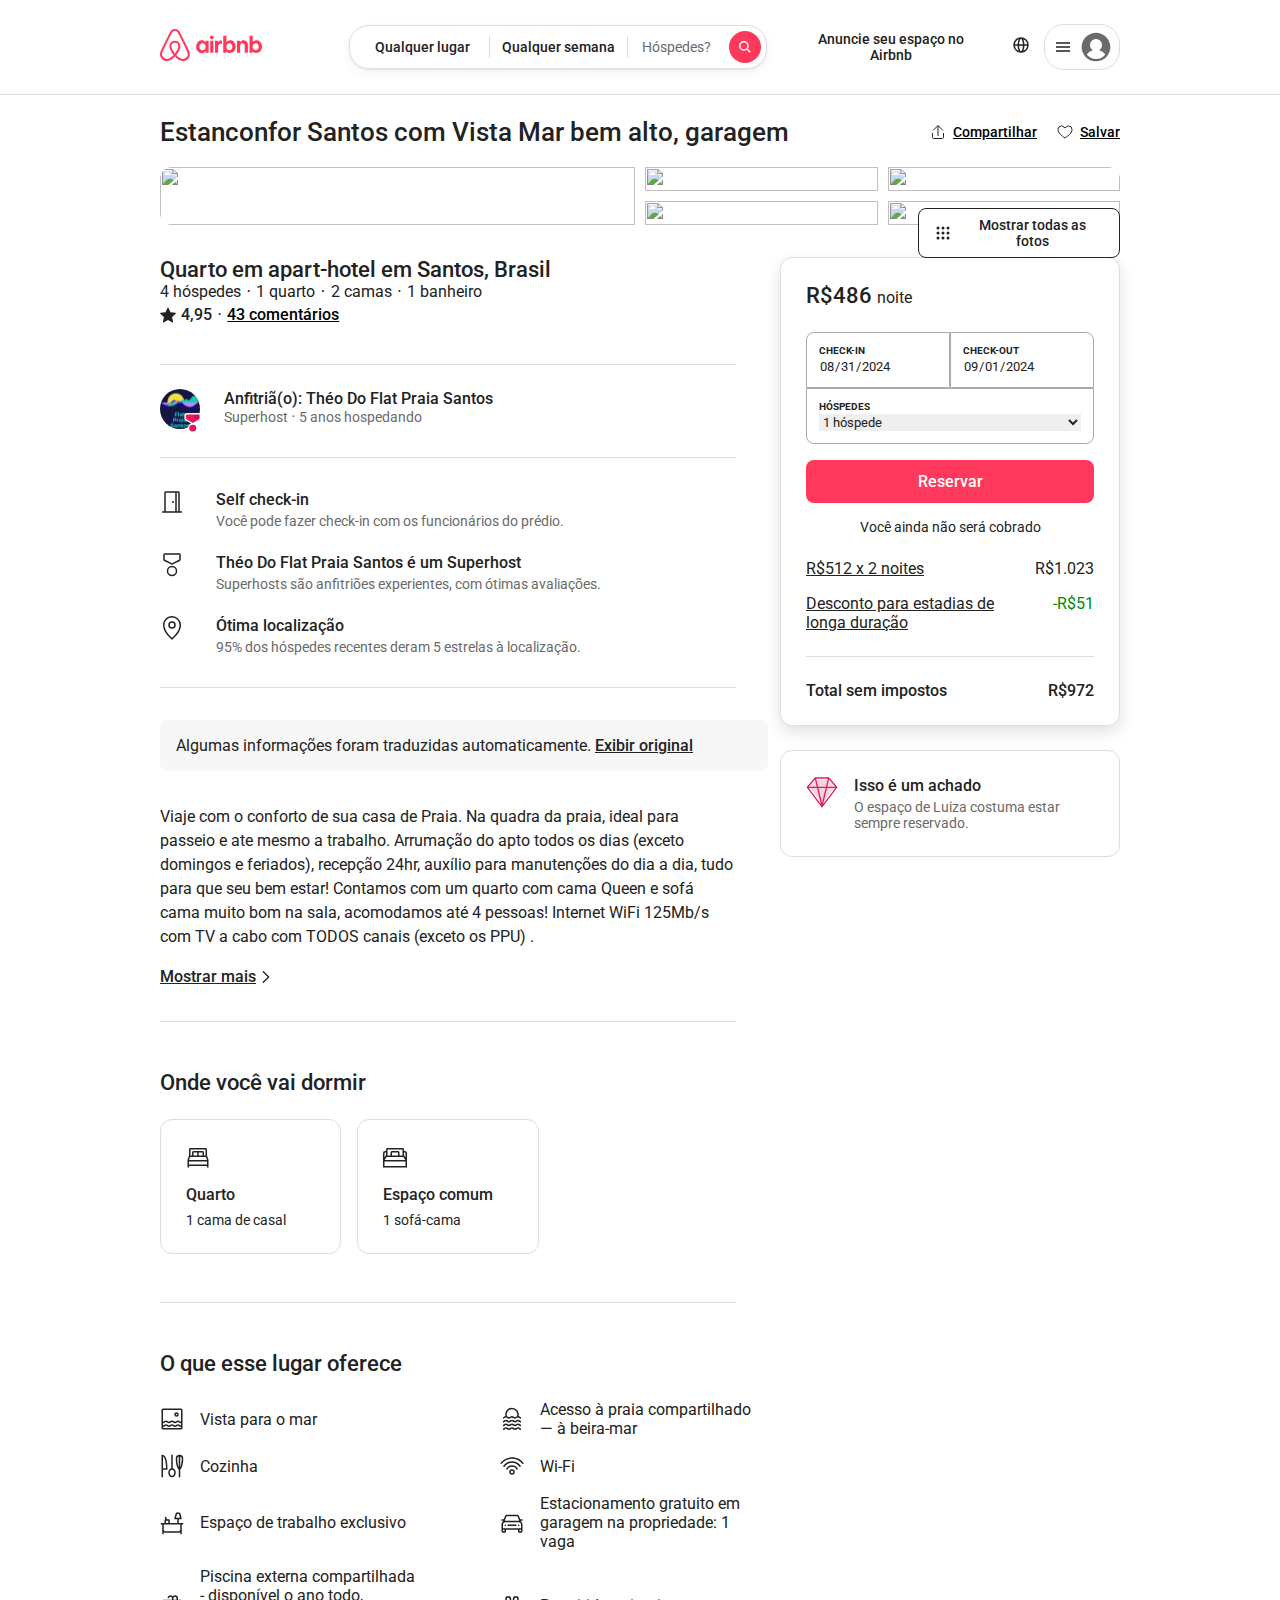
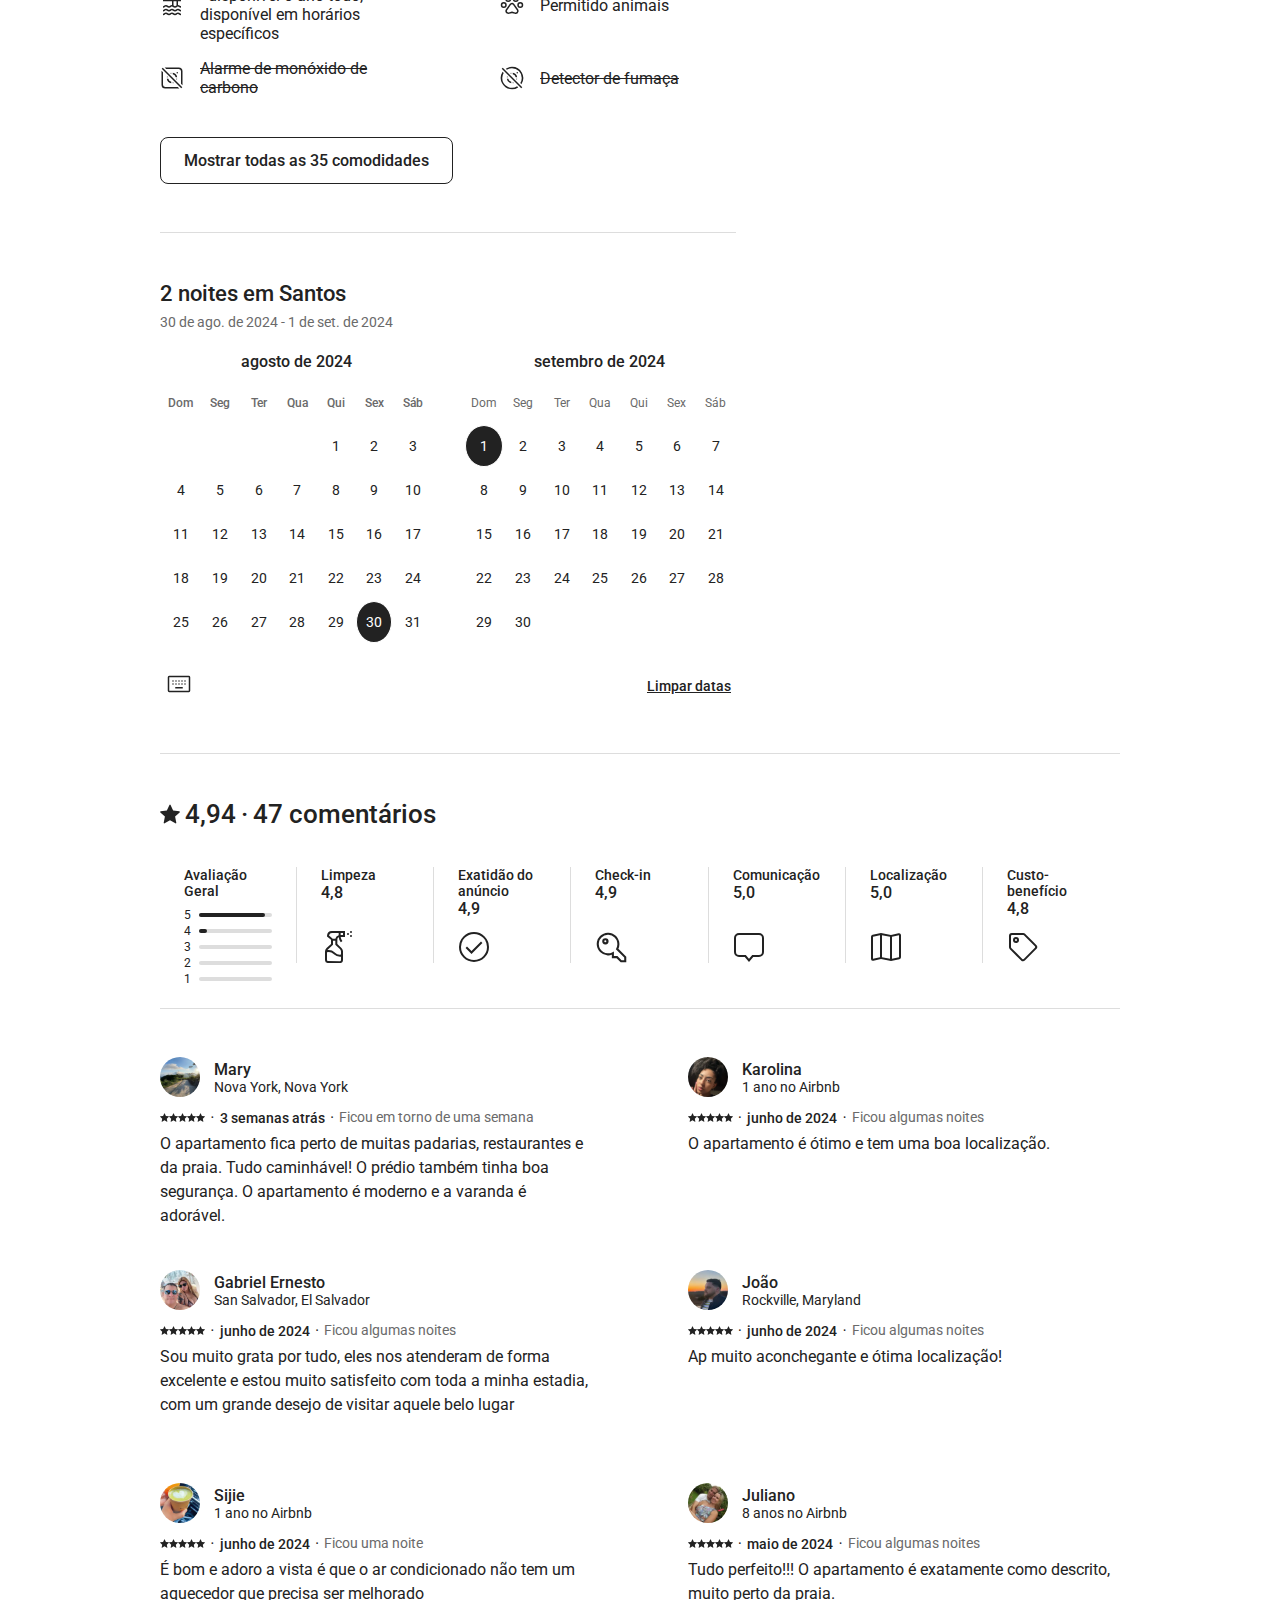
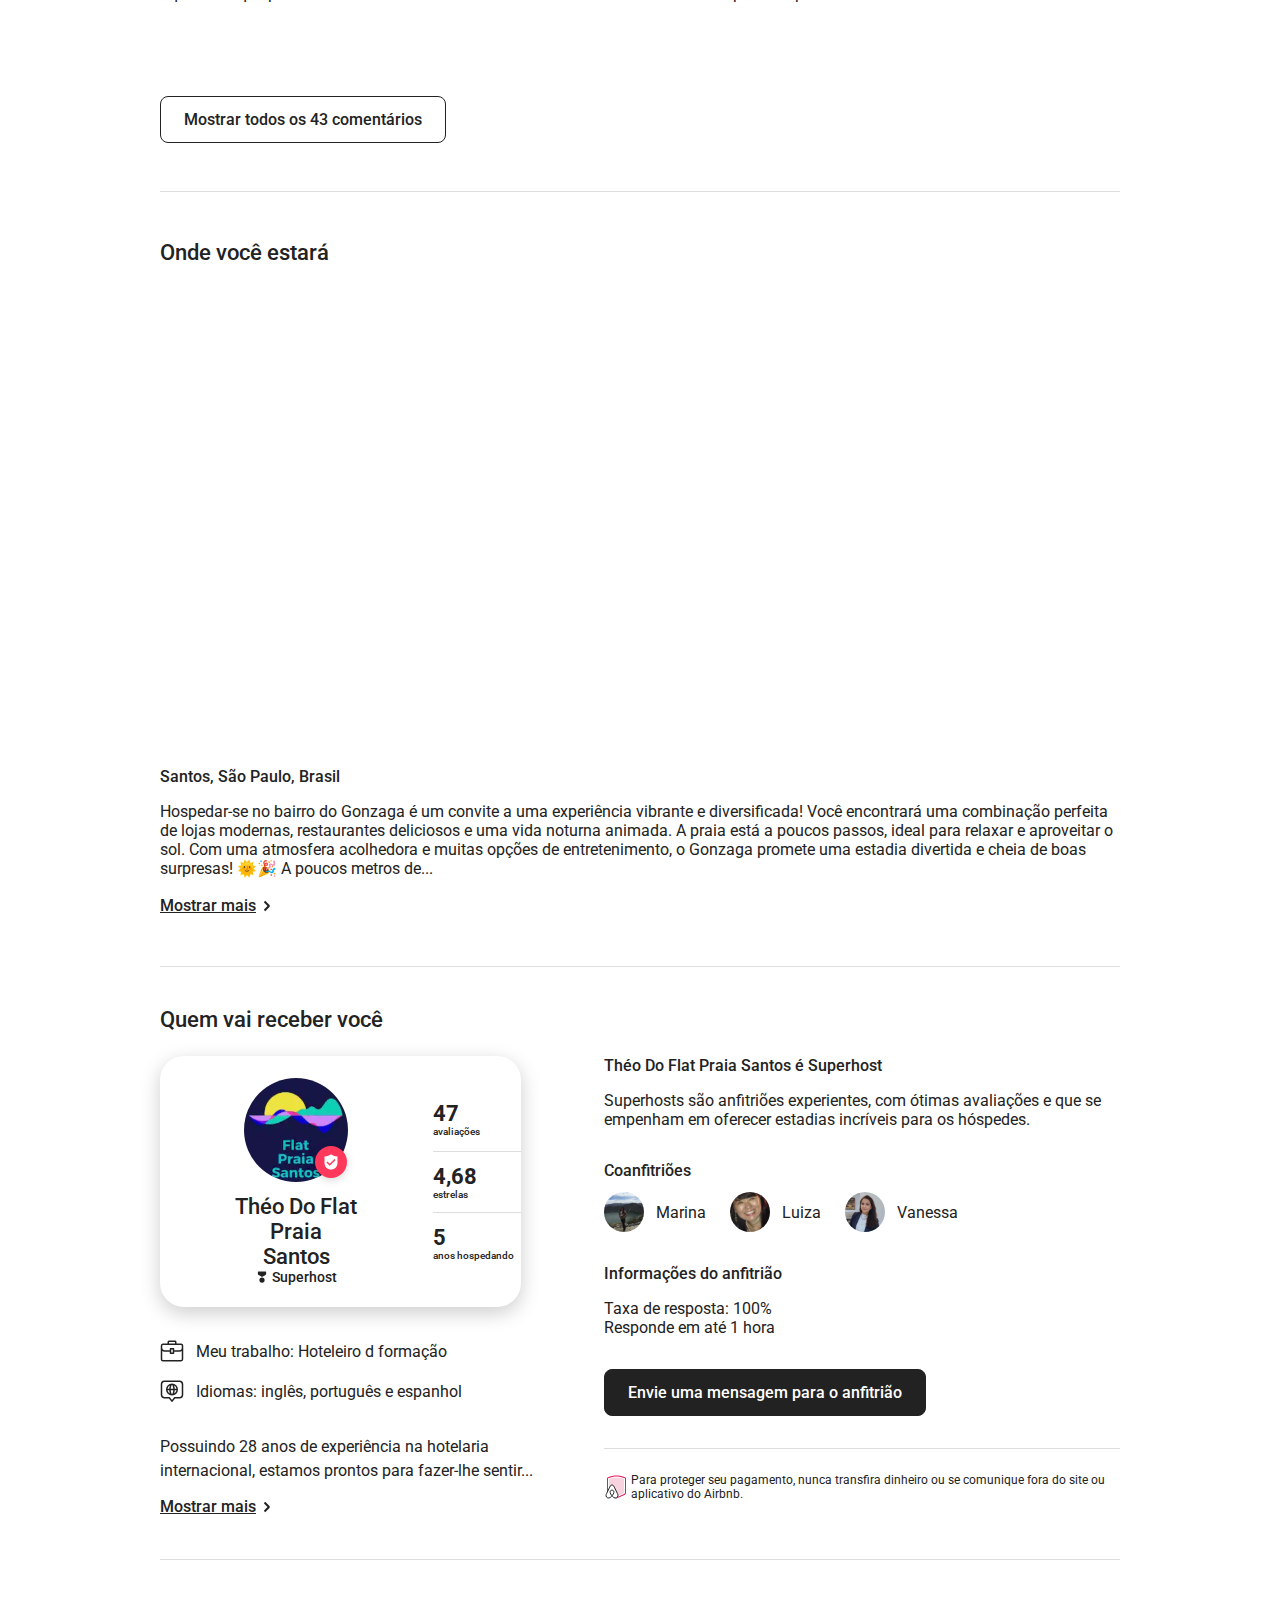
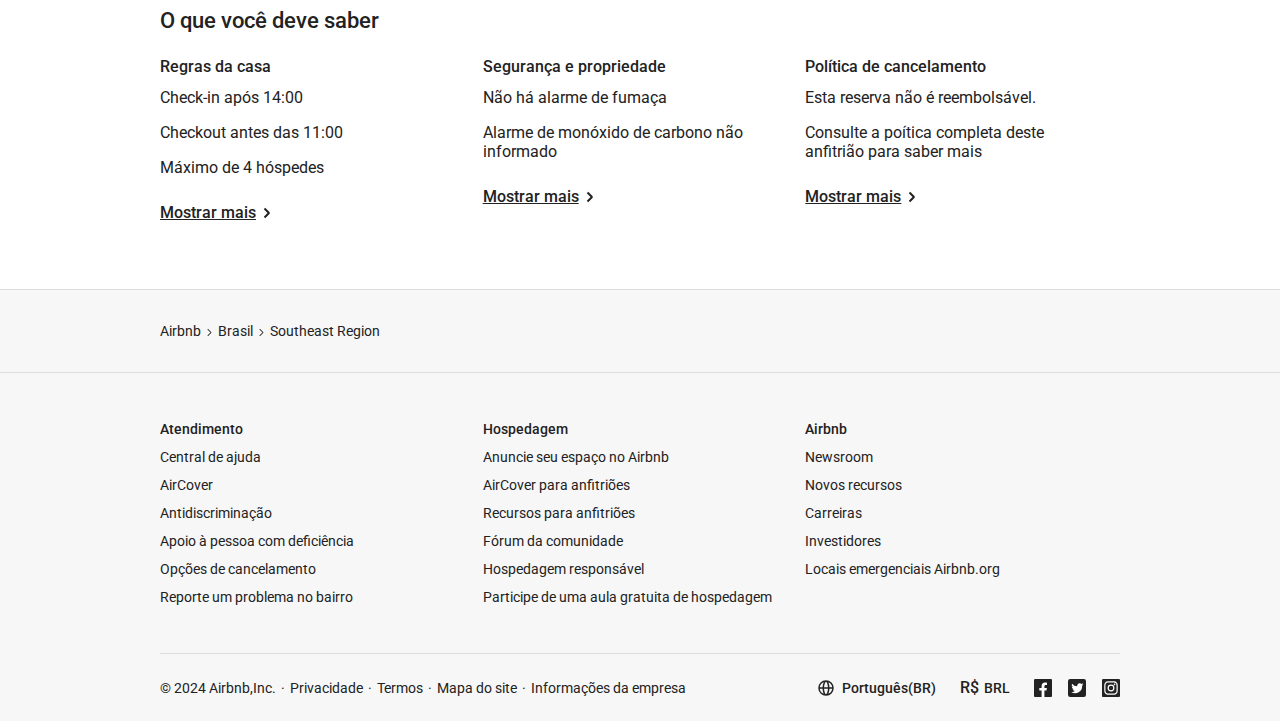
==== src/index.html @ 4ea2da5f "code polishment / fix some features" ====
<!DOCTYPE html>
<html lang="pt-br">
<head>
    <meta charset="UTF-8">
    <meta name="viewport" content="width=device-width, initial-scale=1.0">
    <title>Estanconfor Santos com Vista Mar bem alto, garagem - Apart-hotéis</title>
    <link rel="icon" href="../public/assets/svg/airbnblogo.svg">

    <link rel="stylesheet" href="../public/css/fonts.css">
    <link rel="stylesheet" href="../public/css/global.css">
    <link rel="stylesheet" href="index.css">
</head>


<body>
    <header>
        <div class="container-header">
            <div class="logo">
                <img src="../public/assets/svg/airbnblogotext.svg" alt="Airbnb logo">
            </div>
            <div class="container-search">
                <div class="search">
                    <div class="search1">
                        <button>
                            <span class="roboto-medium">Qualquer lugar</span>
                        </button>
                    </div>
                    <div class="search2">
                        <button>
                            <span class="roboto-medium">Qualquer semana</span>
                        </button>
                    </div>
                    <div class="search3">
                        <button>
                            <span class="roboto-regular">Hóspedes?</span>
                        </button>
                        <button class="btn-search">
                            <img src="../public/assets/svg/search-symbol.svg" alt="Search symbol">
                        </button>
                    </div>
                </div>
            </div>
            <div class="container-nav">
                <nav class="nav">
                    <ul>
                        <li>
                            <button class="btn-announce">
                                <span class="roboto-medium text-sm">Anuncie seu espaço no Airbnb</span>
                            </button>
                        </li>
                        <li>
                            <img src="../public/assets/svg/global-symbol.svg" alt="Global symbol">
                        </li>
                        <li>
                            <button class="profile">
                                <img src="../public/assets/svg/menu.svg" alt="Menu icon">
                                <img src="../public/assets/svg/profilepic.svg" alt="Profile icon">
                            </button>
                        </li>
                    </ul>
                </nav>
            </div>
        </div>
    </header>
    <main>
        <section class="container-hero flex-column">
            <div class="container-title">
                <h1 class="roboto-medium text-title">Estanconfor Santos com Vista Mar bem alto, garagem</h1>
                <div class="container-links">
                    <div class="link">
                        <img src="../public/assets/svg/share.svg" alt="share-icon">
                        <a href="#" class="roboto-medium text-sm">Compartilhar</a>
                    </div>
                    <div class="link">
                        <img src="../public/assets/svg/save.svg" alt="save-icon">
                        <a href="#" class="roboto-medium text-sm">Salvar</a>
                    </div>
                </div>
            </div>
            <div class="images">
                <img src="https://a0.muscache.com/im/pictures/miso/Hosting-934619410507119579/original/bc3fc174-324d-4d09-9ba4-07438d5b4563.jpeg?im_w=1200">
                <img src="https://a0.muscache.com/im/pictures/miso/Hosting-934619410507119579/original/03bda32b-5eba-4ea7-8cac-40c2d58f0e91.jpeg?im_w=720">
                <img src="https://a0.muscache.com/im/pictures/miso/Hosting-934619410507119579/original/1e350397-5a07-4a82-9e95-a7b3c977cb11.jpeg?im_w=720">
                <img src="https://a0.muscache.com/im/pictures/miso/Hosting-934619410507119579/original/ba4dbc86-cb05-4def-ac64-b6e43a052850.jpeg?im_w=720">
                <img src="https://a0.muscache.com/im/pictures/miso/Hosting-934619410507119579/original/a795f777-2353-4638-96d3-be78718131de.jpeg?im_w=720">
            </div>
            <button class="btn-more">
                <img src="../public/assets/svg/more.svg" alt="More icon">
                <span class="roboto-medium text-sm">Mostrar todas as fotos</span>
            </button>
        </section>
        <section class="container-content divisor-bottom">
            <div class="description">
                <div class="owner-place-name flex-column divisor-bottom">
                    <h2 class="roboto-medium text-lg">Quarto em apart-hotel em Santos, Brasil</h2>
                    <ul class="list-details-format">
                        <li class="roboto-regular">4 hóspedes</li>
                        <li>·</li>
                        <li class="roboto-regular">1 quarto</li>
                        <li>·</li>
                        <li class="roboto-regular">2 camas</li>
                        <li>·</li>
                        <li class="roboto-regular">1 banheiro</li>
                    </ul>
                    <ul class="owner-place-name__ratings">
                        <li>
                            <img src="../public/assets/svg/star-rate.svg" alt="star-icon">
                            <p class="rate roboto-medium">4,95</p>
                        </li>
                        <li>·</li>
                        <li>
                            <a href="" class="roboto-medium">43 comentários</a>
                        </li>
                    </ul>
                </div>
                <div class="owner-profile divisor-bottom">
                    <div class="profile-image">
                        <img src="../public/assets/svg/profile-pic.svg" alt="profile-image">
                        <img src="../public/assets/svg/profile-badge.svg" alt="badge">
                    </div>
                    <div class="profile-text">
                        <span class="roboto-medium">Anfitriã(o): Théo Do Flat Praia Santos</span>
                        <ul class="profile-text__details text-sm">
                            <li class="roboto-regular">Superhost</li>
                            <li>·</li>
                            <li class="roboto-regular">5 anos hospedando</li>
                        </ul>
                    </div>
                </div>
                <div class="upsides flex-column divisor-bottom">
                    <div class="upside-topic">
                        <img src="../public/assets/svg/upside-icon1.svg" alt="upside-door-icon" class="upside-icon">
                        <div class="upside-text flex-column">
                            <span class="upside-title roboto-medium">Self check-in</span>
                            <p class="upside-description roboto-regular text-sm">Você pode fazer check-in com os funcionários do prédio.</p>
                        </div>
                    </div>
                    <div class="upside-topic">
                        <img src="../public/assets/svg/upside-icon2.svg" alt="upside-badge-icon" class="upside-icon">
                        <div class="upside-text flex-column">
                            <span class="upside-title roboto-medium">Théo Do Flat Praia Santos é um Superhost</span>
                            <p class="upside-description roboto-regular text-sm">Superhosts são anfitriões experientes, com ótimas avaliações.</p>
                        </div>
                    </div>
                    <div class="upside-topic">
                        <img src="../public/assets/svg/upside-icon3.svg" alt="upside-location-icon" class="upside-icon">
                        <div class="upside-text flex-column">
                            <span class="upside-title roboto-medium">Ótima localização</span>
                            <p class="upside-description roboto-regular text-sm">95% dos hóspedes recentes deram 5 estrelas à localização.</p>
                        </div>
                    </div>
                </div>
                <div class="details flex-column divisor-bottom">
                    <div class="translated">
                        <p class="roboto-regular">Algumas informações foram traduzidas automaticamente.</p>
                        <a href="#" class="roboto-medium">Exibir original</a>
                    </div>
                    <div class="details-text flex-column">
                        <p class="roboto-regular">Viaje com o conforto de sua casa de Praia. Na quadra da praia, ideal para passeio e ate mesmo a trabalho. Arrumação do apto todos os dias (exceto domingos e feriados), recepção 24hr, auxílio para manutenções do dia a dia, tudo para que seu bem estar! Contamos com um quarto com cama Queen e sofá cama muito bom na sala, acomodamos até 4 pessoas! Internet WiFi 125Mb/s com TV a cabo com TODOS canais (exceto os PPU) .</p>
                        <div class="show-more">
                            <a href="#" class="roboto-medium">Mostrar mais</a>
                            <img src="../public/assets/svg/arrow-right-show-more.svg" alt="arrow-right-more-icon">
                        </div>
                    </div>
                </div>
                <div class="sleeping-info flex-column divisor-bottom">
                    <span class="sleeping-title roboto-medium text-lg">Onde você vai dormir</span>
                    <div class="container-cards-grid">
                        <div class="sleep-place-card flex-column">
                            <img src="../public/assets/svg/bed-icon.svg" alt="bedroom-icon">
                            <div class="sleep-text flex-column">
                                <span class="roboto-medium">Quarto</span>
                                <p class="roboto-regular text-sm">1 cama de casal</p>
                            </div>
                        </div>
                        <div class="sleep-place-card flex-column">
                            <img src="../public/assets/svg/couch-icon.svg" alt="couch-icon">
                            <div class="sleep-text flex-column">
                                <span class="roboto-medium">Espaço comum</span>
                                <p class="roboto-regular text-sm">1 sofá-cama</p>
                            </div>
                        </div>
                    </div>
                </div>
                <div class="comodities flex-column divisor-bottom">
                    <div class="comodities-text flex-column">
                        <span class="comodities-title roboto-medium text-lg">O que esse lugar oferece</span>
                        <div class="container-comodities-grid">
                            <div class="comoditie-info">
                                <img src="../public/assets/svg/comoditie-icon1.svg" alt="ocean-view-icon">
                                <p class="roboto-regular">Vista para o mar</p>
                            </div>
                            <div class="comoditie-info">
                                <img src="../public/assets/svg/comoditie-icon2.svg" alt="beach-access-icon">
                                <p class="roboto-regular">Acesso à praia compartilhado — à beira-mar</p>
                            </div>
                            <div class="comoditie-info">
                                <img src="../public/assets/svg/comoditie-icon3.svg" alt="kitchen-icon">
                                <p class="roboto-regular">Cozinha</p>
                            </div>
                            <div class="comoditie-info">
                                <img src="../public/assets/svg/comoditie-icon4.svg" alt="wifi-icon">
                                <p class="roboto-regular">Wi-Fi</p>
                            </div>
                            <div class="comoditie-info">
                                <img src="../public/assets/svg/comoditie-icon5.svg" alt="workspace-icon">
                                <p class="roboto-regular">Espaço de trabalho exclusivo</p>
                            </div>
                            <div class="comoditie-info">
                                <img src="../public/assets/svg/comoditie-icon6.svg" alt="parking-lot-icon">
                                <p class="roboto-regular">Estacionamento gratuito em garagem na propriedade: 1 vaga</p>
                            </div>
                            <div class="comoditie-info">
                                <img src="../public/assets/svg/comoditie-icon7.svg" alt="waterpool-icon">
                                <p class="roboto-regular">Piscina externa compartilhada - disponível o ano todo, disponível em horários específicos</p>
                            </div>
                            <div class="comoditie-info">
                                <img src="../public/assets/svg/comoditie-icon8.svg" alt="animals-icon">
                                <p class="roboto-regular">Permitido animais</p>
                            </div>
                            <div class="comoditie-info">
                                <img src="../public/assets/svg/comoditie-icon9.svg" alt="CO-alarm-icon">
                                <span class="roboto-regular">Alarme de monóxido de carbono</span>
                            </div>
                            <div class="comoditie-info">
                                <img src="../public/assets/svg/comoditie-icon10.svg" alt="smoke-detector-icon">
                                <span class="roboto-regular">Detector de fumaça</span>
                            </div>
                        </div>
                    </div>
                    <div class="comodities-button">
                        <button class="btn-show-all roboto-medium">Mostrar todas as 35 comodidades</button>
                    </div>
                </div>
                <div class="date flex-column">
                    <div class="date-text flex-column">
                        <span class="date-title roboto-medium text-lg">2 noites em Santos</span>
                        <p class="date-details roboto-regular text-sm">30 de ago. de 2024 - 1 de set. de 2024</p>
                    </div>
                    <div class="container-calendars">
                        <div class="calendar flex-column">
                            <span class="roboto-medium">agosto de 2024</span>
                            <table class="month">
                                <thead class="roboto-medium">
                                    <tr>
                                        <td>Dom</td>
                                        <td>Seg</td>
                                        <td>Ter</td>
                                        <td>Qua</td>
                                        <td>Qui</td>
                                        <td>Sex</td>
                                        <td>Sáb</td>
                                    </tr>
                                </thead>
                                <tbody class="roboto-regular">
                                    <tr>
                                        <td class="white-space"></td>
                                        <td class="white-space"></td>
                                        <td class="white-space"></td>
                                        <td class="white-space"></td>
                                        <td>1</td>
                                        <td>2</td>
                                        <td>3</td>
                                    </tr>
                                    <tr>
                                        <td>4</td>
                                        <td>5</td>
                                        <td>6</td>
                                        <td>7</td>
                                        <td>8</td>
                                        <td>9</td>
                                        <td>10</td>
                                    </tr>
                                    <tr>
                                        <td>11</td>
                                        <td>12</td>
                                        <td>13</td>
                                        <td>14</td>
                                        <td>15</td>
                                        <td>16</td>
                                        <td>17</td>
                                    </tr>
                                    <tr>
                                        <td>18</td>
                                        <td>19</td>
                                        <td>20</td>
                                        <td>21</td>
                                        <td>22</td>
                                        <td>23</td>
                                        <td>24</td>
                                    </tr>
                                    <tr>
                                        <td>25</td>
                                        <td>26</td>
                                        <td>27</td>
                                        <td>28</td>
                                        <td>29</td>
                                        <td class="day-selected">30</td>
                                        <td>31</td>
                                    </tr>
                                </tbody>
                            </table>
                        </div>
                        <div class="calendar flex-column">
                            <span class="roboto-medium">setembro de 2024</span>
                            <table class="month roboto-regular">
                                <thead>
                                    <tr>
                                        <td>Dom</td>
                                        <td>Seg</td>
                                        <td>Ter</td>
                                        <td>Qua</td>
                                        <td>Qui</td>
                                        <td>Sex</td>
                                        <td>Sáb</td>
                                    </tr>
                                </thead>
                                <tbody>
                                    <tr>
                                        <td class="day-selected">1</td>
                                        <td>2</td>
                                        <td>3</td>
                                        <td>4</td>
                                        <td>5</td>
                                        <td>6</td>
                                        <td>7</td>
                                    </tr>
                                    <tr>
                                        <td>8</td>
                                        <td>9</td>
                                        <td>10</td>
                                        <td>11</td>
                                        <td>12</td>
                                        <td>13</td>
                                        <td>14</td>
                                    </tr>
                                    <tr>
                                        <td>15</td>
                                        <td>16</td>
                                        <td>17</td>
                                        <td>18</td>
                                        <td>19</td>
                                        <td>20</td>
                                        <td>21</td>
                                    </tr>
                                    <tr>
                                        <td>22</td>
                                        <td>23</td>
                                        <td>24</td>
                                        <td>25</td>
                                        <td>26</td>
                                        <td>27</td>
                                        <td>28</td>
                                    </tr>
                                    <tr>
                                        <td>29</td>
                                        <td>30</td>
                                        <td class="white-space"></td>
                                        <td class="white-space"></td>
                                        <td class="white-space"></td>
                                        <td class="white-space"></td>
                                        <td class="white-space"></td>
                                    </tr>
                                </tbody>
                            </table>
                        </div>
                    </div>
                    <div class="date-footer">
                        <div class="keyboard-icon">
                            <img src="../public/assets/svg/keyboard.svg" alt="keyboard-icon">
                        </div>
                        <a href="#" class="roboto-medium text-sm">Limpar datas</a>
                    </div>
                </div>
            </div>
            <div class="rent-form flex-column">
                <div class="form-display flex-column">
                    <div class="price">
                        <span class="roboto-medium text-lg">R$486</span>
                        <p class="roboto-regular">noite</p>
                    </div>
                    <div class="rent-details flex-column">
                        <div class="date-grid">
                            <div class="check-in">
                                <p class="roboto-bold">check-in</p>
                                <input type="date" class="roboto-regular" value="2024-08-31">
                            </div>
                            <div class="check-out">
                                <p class="roboto-bold">check-out</p>
                                <input type="date" class="roboto-regular" value="2024-09-01">
                            </div>
                            <div class="guests">
                                <p class="roboto-bold">Hóspedes</p>
                                <select class="roboto-regular">
                                    <option value="1">1 hóspede</option>
                                    <option value="2">2 hóspedes</option>
                                    <option value="3">3 hóspedes</option>
                                </select>
                            </div>
                        </div>
                        <button class="btn-rent roboto-medium text-normal">Reservar</button>
                        <p class="disclaimer-charges roboto-regular text-sm">Você ainda não será cobrado</p>
                    </div>
                    <div class="amount-discounts flex-column">
                        <div class="amount roboto-regular">
                            <p>R$512 x 2 noites</p>
                            <span>R$1.023</span>
                        </div>
                        <div class="amount roboto-regular">
                            <p>Desconto para estadias de longa duração</p>
                            <span class="green">-R$51</span>
                        </div>
                    </div>
                    <div class="total roboto-medium divisor-top">
                        <p>Total sem impostos</p>
                        <p>R$972</p>
                    </div>
                </div>
                <div class="badge">
                    <img src="../public/assets/svg/diamond.svg" alt="diamond-icon">
                    <div class="badge-text">
                        <p class="roboto-medium">Isso é um achado</p>
                        <p class="roboto-regular badge__description text-sm">O espaço de Luiza costuma estar sempre reservado.</p>
                    </div>
                </div>
            </div>
        </section>
        <section class="ratings flex-column divisor-bottom">
            <div class="ratings-title roboto-medium text-title">
                <img src="../public/assets/svg/star-rate.svg" alt="">
                <ul class="list-details-format">
                    <li>4,94</li>
                    <li>·</li>
                    <li>47 comentários</li>
                </ul>
            </div>
            <div class="ratings-grid">
                <div class="rate-metric flex-column">
                    <div class="rate-text">
                        <p class="metric roboto-medium text-sm">Avaliação Geral</p>
                        <div class="poll-grid">
                            <span class="roboto-regular">5</span>
                            <div class="progress-bar">
                                <div class="progress" style="width: 90%;"></div>
                            </div>
                            <span class="roboto-regular">4</span>
                            <div class="progress-bar">
                                <div class="progress" style="width: 10%;"></div>
                            </div>
                            <span class="roboto-regular">3</span>
                            <div class="progress-bar">
                                <div class="progress"></div>
                            </div>
                            <span class="roboto-regular">2</span>
                            <div class="progress-bar">
                                <div class="progress"></div>
                            </div>
                            <span class="roboto-regular">1</span>
                            <div class="progress-bar">
                                <div class="progress"></div>
                            </div>
                        </div>
                    </div>
                </div>
                <div class="rate-metric flex-column">
                    <div class="rate-text">
                        <p class="metric roboto-medium text-sm">Limpeza</p>
                        <p class="value roboto-medium">4,8</p>
                    </div>
                    <img src="../public/assets/svg/ratings-clean.svg" alt="cleaning-icon">
                </div>
                <div class="rate-metric flex-column">
                    <div class="rate-text">
                        <p class="metric roboto-medium text-sm">Exatidão do anúncio</p>
                        <p class="value roboto-medium">4,9</p>
                    </div>
                    <img src="../public/assets/svg/ratings-check.svg" alt="check-icon">
                </div>
                <div class="rate-metric flex-column">
                    <div class="rate-text">
                        <p class="metric roboto-medium text-sm">Check-in</p>
                        <p class="value roboto-medium">4,9</p>
                    </div>
                    <img src="../public/assets/svg/ratings-key.svg" alt="key-icon">
                </div>
                <div class="rate-metric flex-column">
                    <div class="rate-text">
                        <p class="metric roboto-medium text-sm">Comunicação</p>
                        <p class="value roboto-medium">5,0</p>    
                    </div>
                    <img src="../public/assets/svg/ratings-comment.svg" alt="communication-icon">
                </div>
                <div class="rate-metric flex-column">
                    <div class="rate-text">
                        <p class="metric roboto-medium text-sm">Localização</p>
                        <p class="value roboto-medium">5,0</p>
                    </div>
                    <img src="../public/assets/svg/ratings-map.svg" alt="map-icon">
                </div>
                <div class="rate-metric flex-column">
                    <div class="rate-text">
                        <p class="metric roboto-medium text-sm">Custo-benefício</p>
                        <p class="value roboto-medium">4,8</p>
                    </div>
                    <img src="../public/assets/svg/ratings-price.svg" alt="price-tag-icon">
                </div>
            </div>
        </section>
        <section class="comments flex-column divisor-bottom">
            <div class="comments-grid">
                <div class="comment-card flex-column">
                    <div class="guest">
                        <img src="../public/assets/svg/Mary.svg" alt="mary-photo">
                        <div class="guest-info">
                            <p class="guest-name roboto-medium">Mary</p>
                            <div class="guest-location roboto-regular text-sm">Nova York, Nova York</div>
                        </div>
                    </div>
                    <div class="comment-text flex-column">
                        <ul class="list-details-format text-sm">
                            <li>
                                <div class="comment-text__rate-stars">
                                    <img src="../public/assets/svg/star-rate.svg" alt="star-icon">
                                    <img src="../public/assets/svg/star-rate.svg" alt="star-icon">
                                    <img src="../public/assets/svg/star-rate.svg" alt="star-icon">
                                    <img src="../public/assets/svg/star-rate.svg" alt="star-icon">
                                    <img src="../public/assets/svg/star-rate.svg" alt="star-icon">
                                </div>
                            </li>
                            <li>·</li>
                            <li class="roboto-medium">3 semanas atrás</li>
                            <li>·</li>
                            <li>
                                <span class="roboto-regular">Ficou em torno de uma semana</span>
                            </li>
                        </ul>
                        <p class="comment roboto-regular">O apartamento fica perto de muitas padarias, restaurantes e da praia. Tudo caminhável! O prédio também tinha boa segurança. O apartamento é moderno e a varanda é adorável.</p>
                    </div>
                </div>
                <div class="comment-card flex-column">
                    <div class="guest">
                        <img src="../public/assets/svg/Karolina.svg" alt="karolina-photo">
                        <div class="guest-info">
                            <p class="guest-name roboto-medium">Karolina</p>
                            <div class="guest-location roboto-regular text-sm">1 ano no Airbnb</div>
                        </div>
                    </div>
                    <div class="comment-text flex-column">
                        <ul class="list-details-format text-sm">
                            <li>
                                <div class="comment-text__rate-stars">
                                    <img src="../public/assets/svg/star-rate.svg" alt="star-icon">
                                    <img src="../public/assets/svg/star-rate.svg" alt="star-icon">
                                    <img src="../public/assets/svg/star-rate.svg" alt="star-icon">
                                    <img src="../public/assets/svg/star-rate.svg" alt="star-icon">
                                    <img src="../public/assets/svg/star-rate.svg" alt="star-icon">
                                </div>
                            </li>
                            <li>·</li>
                            <li class="roboto-medium">junho de 2024</li>
                            <li>·</li>
                            <li>
                                <span class="roboto-regular">Ficou algumas noites</span>
                            </li>
                        </ul>
                        <p class="comment roboto-regular">O apartamento é ótimo e tem uma boa localização.</p>
                    </div>
                </div>
                <div class="comment-card flex-column">
                    <div class="guest">
                        <img src="../public/assets/svg/Gabriel.svg" alt="gabriel-photo">
                        <div class="guest-info">
                            <p class="guest-name roboto-medium">Gabriel Ernesto</p>
                            <div class="guest-location roboto-regular text-sm">San Salvador, El Salvador</div>
                        </div>
                    </div>
                    <div class="comment-text flex-column">
                        <ul class="list-details-format text-sm">
                            <li>
                                <div class="comment-text__rate-stars">
                                    <img src="../public/assets/svg/star-rate.svg" alt="star-icon">
                                    <img src="../public/assets/svg/star-rate.svg" alt="star-icon">
                                    <img src="../public/assets/svg/star-rate.svg" alt="star-icon">
                                    <img src="../public/assets/svg/star-rate.svg" alt="star-icon">
                                    <img src="../public/assets/svg/star-rate.svg" alt="star-icon">
                                </div>
                            </li>
                            <li>·</li>
                            <li class="roboto-medium">junho de 2024</li>
                            <li>·</li>
                            <li>
                                <span class="roboto-regular">Ficou algumas noites</span>
                            </li>
                        </ul>
                        <p class="comment roboto-regular">Sou muito grata por tudo, eles nos atenderam de forma excelente e estou muito satisfeito com toda a minha estadia, com um grande desejo de visitar aquele belo lugar</p>
                    </div>
                </div>
                <div class="comment-card flex-column">
                    <div class="guest">
                        <img src="../public/assets/svg/Joao.svg" alt="joao-photo">
                        <div class="guest-info">
                            <p class="guest-name roboto-medium">João</p>
                            <div class="guest-location roboto-regular text-sm">Rockville, Maryland</div>
                        </div>
                    </div>
                    <div class="comment-text flex-column">
                        <ul class="list-details-format text-sm">
                            <li>
                                <div class="comment-text__rate-stars">
                                    <img src="../public/assets/svg/star-rate.svg" alt="star-icon">
                                    <img src="../public/assets/svg/star-rate.svg" alt="star-icon">
                                    <img src="../public/assets/svg/star-rate.svg" alt="star-icon">
                                    <img src="../public/assets/svg/star-rate.svg" alt="star-icon">
                                    <img src="../public/assets/svg/star-rate.svg" alt="star-icon">
                                </div>
                            </li>
                            <li>·</li>
                            <li class="roboto-medium">junho de 2024</li>
                            <li>·</li>
                            <li>
                                <span class="roboto-regular">Ficou algumas noites</span>
                            </li>
                        </ul>
                        <p class="comment roboto-regular">Ap muito aconchegante e ótima localização!</p>
                    </div>
                </div>
                <div class="comment-card flex-column">
                    <div class="guest">
                        <img src="../public/assets/svg/Sijie.svg" alt="sijie-photo">
                        <div class="guest-info">
                            <p class="guest-name roboto-medium">Sijie</p>
                            <div class="guest-location roboto-regular text-sm">1 ano no Airbnb</div>
                        </div>
                    </div>
                    <div class="comment-text flex-column">
                        <ul class="list-details-format text-sm">
                            <li>
                                <div class="comment-text__rate-stars">
                                    <img src="../public/assets/svg/star-rate.svg" alt="star-icon">
                                    <img src="../public/assets/svg/star-rate.svg" alt="star-icon">
                                    <img src="../public/assets/svg/star-rate.svg" alt="star-icon">
                                    <img src="../public/assets/svg/star-rate.svg" alt="star-icon">
                                    <img src="../public/assets/svg/star-rate.svg" alt="star-icon">
                                </div>
                            </li>
                            <li>·</li>
                            <li class="roboto-medium">junho de 2024</li>
                            <li>·</li>
                            <li>
                                <span class="roboto-regular">Ficou uma noite</span>
                            </li>
                        </ul>
                        <p class="comment roboto-regular">É bom e adoro a vista é que o ar condicionado não tem um aquecedor que precisa ser melhorado</p>
                    </div>
                </div>
                <div class="comment-card flex-column">
                    <div class="guest">
                        <img src="../public/assets/svg/Juliano.svg" alt="juliano-photo">
                        <div class="guest-info">
                            <p class="guest-name roboto-medium">Juliano</p>
                            <div class="guest-location roboto-regular text-sm">8 anos no Airbnb</div>
                        </div>
                    </div>
                    <div class="comment-text flex-column">
                        <ul class="list-details-format text-sm">
                            <li>
                                <div class="comment-text__rate-stars">
                                    <img src="../public/assets/svg/star-rate.svg" alt="star-icon">
                                    <img src="../public/assets/svg/star-rate.svg" alt="star-icon">
                                    <img src="../public/assets/svg/star-rate.svg" alt="star-icon">
                                    <img src="../public/assets/svg/star-rate.svg" alt="star-icon">
                                    <img src="../public/assets/svg/star-rate.svg" alt="star-icon">
                                </div>
                            </li>
                            <li>·</li>
                            <li class="roboto-medium">maio de 2024</li>
                            <li>·</li>
                            <li>
                                <span class="roboto-regular">Ficou algumas noites</span>
                            </li>
                        </ul>
                        <p class="comment roboto-regular">Tudo perfeito!!!
                            O apartamento é exatamente como descrito, muito perto da praia.</p>
                    </div>
                </div>
            </div>
            <div class="comments-button">
                <button class="btn-show-all roboto-medium">Mostrar todos os 43 comentários</button>
            </div>
        </section>
        <section class="location-map flex-column divisor-bottom">
            <span class="roboto-medium text-lg">Onde você estará</span>
            <div class="map">
                <iframe
                    width="100%"
                    height="450"
                    style="border:0; border-radius: 0.5rem;"
                    loading="lazy"
                    referrerpolicy="no-referrer-when-downgrade"
                    src="https://www.google.com/maps/embed/v1/place?key=AIzaSyAYUP7m2GImQo6rk98gWEUtx9wMnjpxfVg
                        &q=Condominio+Costa+Brava+Escorial,Santos+Brazil">
                </iframe>
            </div>
            <div class="location-map__text flex-column">
                <p class="roboto-medium">Santos, São Paulo, Brasil</p>
                <p class="roboto-regular">Hospedar-se no bairro do Gonzaga é um convite a uma experiência vibrante e diversificada! Você encontrará uma combinação perfeita de lojas modernas, restaurantes deliciosos e uma vida noturna animada. A praia está a poucos passos, ideal para relaxar e aproveitar o sol. Com uma atmosfera acolhedora e muitas opções de entretenimento, o Gonzaga promete uma estadia divertida e cheia de boas surpresas! 🌞🎉 A poucos metros de...</p>
                <div class="show-more">
                    <a href="#" class="roboto-medium">Mostrar mais</a>
                    <img src="../public/assets/svg/arrow-right-show-more-bold.svg" alt="arrow-right-more-icon">
                </div>
            </div>
        </section>
        <section class="container-host flex-column divisor-bottom">
            <span class="roboto-medium text-lg">Quem vai receber você</span>
            <div class="container-host__content">
                <div class="container-host__content__personal-info flex-column">
                    <div class="host-card">
                        <div class="host-banner flex-column">
                            <div class="host-banner__img">
                                <img src="../public/assets/svg/theo.svg" alt="profile-image">
                                <div class="secured-icon">
                                    <img src="../public/assets/svg/secured.svg" alt="secured-icon">
                                </div>
                            </div>
                            <div class="host-banner__text">
                                <p class="roboto-medium text-lg">Théo Do Flat Praia Santos</p>
                                <div class="text-superhost">
                                    <img src="../public/assets/svg/profile-badge-black.svg" alt="super-host">
                                    <p class="roboto-medium text-sm">Superhost</p>
                                </div>
                            </div>
                        </div>
                        <div class="host-numbers-grid">
                            <div class="host-number">
                                <span class="roboto-bold text-lg">47</span>
                                <p class="roboto-medium">avaliações</p>
                            </div>
                            <div class="host-number">
                                <span class="roboto-bold text-lg">4,68</span>
                                <p class="roboto-medium">estrelas</p>
                            </div>
                            <div class="host-number">
                                <span class="roboto-bold text-lg">5</span>
                                <p class="roboto-medium">anos hospedando</p>
                            </div>
                        </div>
                    </div>
                    <div class="work-language flex-column">
                        <div>
                            <img src="../public/assets/svg/work-icon.svg" alt="work-icon">
                            <p class="roboto-regular">Meu trabalho: Hoteleiro d formação</p>
                        </div>
                        <div>
                            <img src="../public/assets/svg/language-icon.svg" alt="language-icon">
                            <p class="roboto-regular">Idiomas: inglês, português e espanhol</p>
                        </div>
                    </div>
                    <div class="host-bio flex-column">
                        <p class="roboto-regular">Possuindo 28 anos de experiência na hotelaria internacional, estamos prontos para fazer-lhe sentir...</p>
                        <div class="show-more">
                            <a href="#" class="roboto-medium">Mostrar mais</a>
                            <img src="../public/assets/svg/arrow-right-show-more-bold.svg" alt="arrow-right-more-icon">
                        </div>
                    </div>
                </div>
                <div class="container-host__content__service-quality">
                    <div class="super-host flex-column">
                        <span class="roboto-medium">Théo Do Flat Praia Santos é Superhost</span>
                        <p class="roboto-regular">Superhosts são anfitriões experientes, com ótimas avaliações e que se empenham em oferecer estadias incríveis para os hóspedes.</p>
                    </div>
                    <div class="co-hosts flex-column">
                        <span class="roboto-medium">Coanfitriões</span>
                        <div class="co-hosts__container">
                            <div class="co-host-person">
                                <img src="../public/assets/svg/marina.svg" alt="marina-photo">
                                <p class="roboto-regular">Marina</p>
                            </div>
                            <div class="co-host-person">
                                <img src="../public/assets/svg/luiza.svg" alt="luiza-photo">
                                <p class="roboto-regular">Luiza</p>
                            </div>
                            <div class="co-host-person">
                                <img src="../public/assets/svg/vanessa.svg" alt="vanessa-photo">
                                <p class="roboto-regular">Vanessa</p>
                            </div>
                        </div>
                    </div>
                    <div class="host-info flex-column">
                        <span class="roboto-medium">Informações do anfitrião</span>
                        <div class="host-info__content roboto-regular">
                            <p>Taxa de resposta: 100%</p>
                            <p>Responde em até 1 hora</p>
                        </div>
                    </div>
                    <div class="btn-message">
                        <button class="btn-show-all roboto-medium">Envie uma mensagem para o anfitrião</button>
                    </div>
                    <div class="disclaimer-payment divisor-top">
                        <img src="../public/assets/svg/airbnb-shield.svg" alt="shield-airbnb">
                        <p class="roboto-regular">Para proteger seu pagamento, nunca transfira dinheiro ou se comunique fora do site ou aplicativo do Airbnb.</p>
                    </div>
                </div>
            </div>
        </section>
        <section class="should-know flex-column">
            <span class="roboto-medium text-lg">O que você deve saber</span>
            <div class="should-know__grid">
                <div class="should-know__topic">
                    <p class="roboto-medium">Regras da casa</p>
                    <div class="topic-content">
                        <p class="roboto-regular">Check-in após 14:00</p>
                        <p class="roboto-regular">Checkout antes das 11:00</p>
                        <p class="roboto-regular">Máximo de 4 hóspedes</p>
                    </div>
                    <div class="show-more">
                        <a href="#" class="roboto-medium">Mostrar mais</a>
                        <img src="../public/assets/svg/arrow-right-show-more-bold.svg" alt="arrow-right-more-icon">
                    </div>
                </div>
                <div class="should-know__topic">
                    <p class="roboto-medium">Segurança e propriedade</p>
                    <div class="topic-content">
                        <p class="roboto-regular">Não há alarme de fumaça</p>
                        <p class="roboto-regular">Alarme de monóxido de carbono não informado</p>
                    </div>
                    <div class="show-more">
                        <a href="#" class="roboto-medium">Mostrar mais</a>
                        <img src="../public/assets/svg/arrow-right-show-more-bold.svg" alt="arrow-right-more-icon">
                    </div>
                </div>
                <div class="should-know__topic">
                    <p class="roboto-medium">Política de cancelamento</p>
                    <div class="topic-content">
                        <p class="roboto-regular">Esta reserva não é reembolsável.</p>
                        <p class="roboto-regular">Consulte a poítica completa deste anfitrião para saber mais</p>
                    </div>
                    <div class="show-more">
                        <a href="#" class="roboto-medium">Mostrar mais</a>
                        <img src="../public/assets/svg/arrow-right-show-more-bold.svg" alt="arrow-right-more-icon">
                    </div>
                </div>
            </div>
        </section>
    </main>
    <footer class="divisor-top">
        <div class="footer-head divisor-bottom">
            <div class="page-path">
                <ul class="list-details-format">
                    <li class="roboto-regular text-sm">Airbnb</li>
                    <li><img src="../public/assets/svg/arrow-right-show-more.svg" alt="arrow-right-more-icon"></li>
                    <li class="roboto-regular text-sm">Brasil</li>
                    <li><img src="../public/assets/svg/arrow-right-show-more.svg" alt="arrow-right-more-icon"></li>
                    <li class="roboto-regular text-sm">Southeast Region</li>
                </ul>
            </div>
        </div>
        <div class="footer-content">
            <div class="footer-anchors-grid">
                <div class="footer-anchors">
                    <p class="roboto-medium text-sm">Atendimento</p>
                    <a href="#" class="roboto-regular text-sm">Central de ajuda</a>
                    <a href="#" class="roboto-regular text-sm">AirCover</a>
                    <a href="#" class="roboto-regular text-sm">Antidiscriminação</a>
                    <a href="#" class="roboto-regular text-sm">Apoio à pessoa com deficiência</a>
                    <a href="#" class="roboto-regular text-sm">Opções de cancelamento</a>
                    <a href="#" class="roboto-regular text-sm">Reporte um problema no bairro</a>
                </div>
                <div class="footer-anchors">
                    <p class="roboto-medium text-sm">Hospedagem</p>
                    <a href="#" class="roboto-regular text-sm">Anuncie seu espaço no Airbnb</a>
                    <a href="#" class="roboto-regular text-sm">AirCover para anfitriões</a>
                    <a href="#" class="roboto-regular text-sm">Recursos para anfitriões</a>
                    <a href="#" class="roboto-regular text-sm">Fórum da comunidade</a>
                    <a href="#" class="roboto-regular text-sm">Hospedagem responsável</a>
                    <a href="#" class="roboto-regular text-sm">Participe de uma aula gratuita de hospedagem</a>
                </div>
                <div class="footer-anchors">
                    <p class="roboto-medium text-sm">Airbnb</p>
                    <a href="#" class="roboto-regular text-sm">Newsroom</a>
                    <a href="#" class="roboto-regular text-sm">Novos recursos</a>
                    <a href="#" class="roboto-regular text-sm">Carreiras</a>
                    <a href="#" class="roboto-regular text-sm">Investidores</a>
                    <a href="#" class="roboto-regular text-sm">Locais emergenciais Airbnb.org</a>
                </div>
            </div>
            <div class="airbnb-copyright divisor-top">
                <ul class="list-details-format roboto-regular text-sm">
                    <li>&copy; 2024 Airbnb,Inc.</li>
                    <li>·</li>
                    <li><a href="#">Privacidade</a></li>
                    <li>·</li>
                    <li><a href="#">Termos</a></li>
                    <li>·</li>
                    <li><a href="#">Mapa do site</a></li>
                    <li>·</li>
                    <li><a href="#">Informações da empresa</a></li>
                </ul>
                <div class="global-information">
                    <div class="language">
                        <img src="../public/assets/svg/global-symbol.svg" alt="global-icon">
                        <a href="#" class="roboto-medium text-sm">Português(BR)</a>
                    </div>
                    <a href="#" class="currency">
                        <span class="roboto-medium">R$</span>
                        <p class="roboto-medium text-sm">BRL</p>
                    </a>
                    <div class="social-media">
                        <img src="../public/assets/svg/facebook.svg" alt="facebook">
                        <img src="../public/assets/svg/twitter.svg" alt="twitter">
                        <img src="../public/assets/svg/instagram.svg" alt="instagram">
                    </div>
                </div>
            </div>
        </div>
    </footer>
</body>
</html>
---- public/css/fonts.css ----
@import url('https://fonts.googleapis.com/css2?family=Roboto:ital,wght@0,100;0,300;0,400;0,500;0,700;0,900;1,100;1,300;1,400;1,500;1,700;1,900&display=swap');


.roboto-thin {
    font-family: "Roboto", sans-serif;
    font-weight: 100;
    font-style: normal;
  }
  
  .roboto-light {
    font-family: "Roboto", sans-serif;
    font-weight: 300;
    font-style: normal;
  }
  
  .roboto-regular {
    font-family: "Roboto", sans-serif;
    font-weight: 400;
    font-style: normal;
  }
  
  .roboto-medium {
    font-family: "Roboto", sans-serif;
    font-weight: 500;
    font-style: normal;
  }
  
  .roboto-bold {
    font-family: "Roboto", sans-serif;
    font-weight: 700;
    font-style: normal;
  }
  
  .roboto-black {
    font-family: "Roboto", sans-serif;
    font-weight: 900;
    font-style: normal;
  }
---- public/css/global.css ----
* {
    margin: 0;
    padding: 0;
    color: #222222;
}

.divisor-bottom {
    border-bottom: 0.0625rem solid #dddddd;
    width: 100%;
}

.divisor-top {
    border-top: 0.0625rem solid #dddddd;
    width: 100%;
}

button {
    cursor: pointer;
}

.btn-show-all {
    background-color: white;
    border: 0.0625rem solid #222222;
    padding: 0.8125rem 1.4375rem;
    font-size: 1rem;
    border-radius: 0.5rem;
}

.btn-show-all:hover {
    background-color: #f7f7f7;
}

.show-more {
    display: flex;
    align-items: center;
    line-height: 1.5rem;
    gap: 0.25rem;
}

.show-more img {
    max-width: 0.75rem;
    max-height: 0.75rem;
}

.list-details-format {
    display: flex;
    list-style-type: none;
    justify-content: flex-start;
    align-items: center;
    gap: 0.3125rem;
}

.text-sm {
    font-size: 0.875rem
}

.text-normal {
    font-size: 1rem;
}

.text-lg {
    font-size: 1.375rem;
}

.text-title {
    font-size: 1.625rem;
}

.flex-column {
    display: flex;
    flex-direction: column;
}
---- src/index.css ----
/* HEADER */

header {
    border-bottom: 0.0625rem solid #dddddd;
}

.container-header {
    display: flex;
    justify-content: center;
    align-items: center;
    width: 75%;
    max-width: 80rem;
    margin: 1.1875rem auto;
}

.logo {
    width: 18%;
}

.container-search {
    width: 47%;
}

.search {
    width: 90%;
    max-width: 29.375rem;
    margin: 0 auto;
    padding: 0.3125rem;
    
    display: flex;
    justify-content: center;
    align-items: center;
    text-align: center;
    
    border: 0.0625rem solid #dddddd;
    box-shadow: 0 0.0625rem 0.125rem rgba(0, 0, 0, 0.08), 0 0.25rem 0.75rem rgba(0, 0, 0, 0.05);
    border-radius: 1.25rem;
}

.search1 {
    width: 33%;
}

.search2 {
    width: 34%;
    border-right: 0.0938rem solid #dddddd;
    border-left: 0.0938rem solid #dddddd;
}

.search3 {
    width: 33%;
    display: flex;
    justify-content: center;
    align-items: center;
    justify-content: flex-end;
    gap: 0.625rem;
}

.search button {
    background-color: transparent;
    border: none;
}

.search button span {
    padding: 0 0.5rem;
    font-size: 0.875rem;
    line-height: 1.375rem;
}

.search3 button span {
    color: #6a6a6a;
}

.btn-search {
    background-color: #ff385c !important;
    border-radius: 50%;
    width: 2rem;
    height: 2rem;
    display: flex;
    align-items: center;
    justify-content: center;
}

.btn-search img {
    height: 0.75rem;
    width: 0.75rem;
}

.container-nav {
    display: flex;
    justify-content: flex-end;
    align-items: center;
    width: 35%;
}

.nav ul {
    display: flex;
    list-style: none;
    align-items: center;
    gap: 0.9375rem;
}

.btn-announce {
    padding: 0.75rem;
    border: none;
    background-color: white;
    border-radius: 1.5625rem;
}

.btn-announce:hover {
    background-color: #ededed;
}

.profile {
    display: flex;
    align-items: center;
    gap: 0.625rem;
    
    padding: 0.4375rem 0.5rem;
    padding-left: 0.625rem;
    
    background-color: white;
    border: 0.0625rem solid #dddddd;
    border-radius: 1.25rem;

    transition: .3s;
}

.profile img:first-child {
    height: 1rem;
    width: 1rem;
}

.profile img:last-child {
    height: 1.875rem;
    width: 1.875rem;
}

.profile:hover {
    box-shadow: rgba(0, 0, 0, .18) 0 0.125rem 0.25rem 0;
    transition: .3s;
}

/* MAIN */

main {
    width: 75%;
    max-width: 80rem;
    margin: 0 auto;
}

/* HERO */

.container-hero {
    padding-top: 1.375rem;
    gap: 1.25rem;
    position: relative;
    margin-bottom: 2rem;
}

.container-title {
    display: flex;
    justify-content: space-between;
    align-items: center;
}

.container-links {
    display: flex;
    gap: 1.25rem;
}

.link {
    display: flex;
    gap: 0.4375rem;
    align-items: center;
}

.link a {
    color: black;
}

.link img {
    height: 1rem;
    width: 1rem;
}

.images {
    display: grid;
    grid-template-columns: 1fr 1fr 1fr 1fr;
    grid-template-rows: 1fr 1fr;
    gap: 0.625rem;
}

.images img {
    width: 100%;
    height: 100%;
    object-fit: cover;
    transition: .5s;
}

.images img:hover {
    filter: brightness(85%);
    cursor: pointer;
    transition: .5s;
}

.images img:first-child {
    border-top-left-radius: 0.75rem;
    border-bottom-left-radius: 0.75rem;
    grid-area: 1 / 1 / 3 / 3;
}

.container-hero img:nth-child(3) {
    border-top-right-radius: 0.75rem;
}

.images img:last-child {
    border-bottom-right-radius: 0.75rem;
}

.btn-more {
    display: flex;
    justify-content: center;
    align-items: center;
    gap: 0.625rem;
    padding: 0.5rem 1rem;
    max-width: 12.8125rem;
    background-color: white;
    border: 0.0625rem solid #222;
    border-radius: 0.5rem;

    position: absolute;
    top: 87%;
    left: 79%;
}

/* CONTENT */

.container-content {
    display: flex;
    justify-content: space-between;
}

/* DESCRIPTION */

.description {
    width: 60%;
}

/* OWNER PLACE NAME */

.owner-place-name {
    justify-content: center;
    padding-bottom: 2rem;
}

.owner-place-name__ratings {
    display: flex;
    list-style-type: none;
    align-items: center;
    gap: 0.3125rem;
    padding-top: 0.25rem;
    padding-bottom: 0.5rem;
}

.owner-place-name__ratings li:first-child {
    display: flex;
    justify-content: flex-start;
    align-items: center;
    gap: 0.3125rem;
}

.owner-place-name__ratings li img {
    width: 1rem;
    height: 1rem;
}

.owner-place-name__ratings li a {
    color: black;
}

/* OWNER PROFILE */

.owner-profile {
    display: flex;
    gap: 1.5rem;
    padding: 1.5rem 0;
}

.profile-image {
    position: relative;
}

.profile-image img:last-child {
    position: absolute;
    right: -3px;
    bottom: 0;
}

.profile-text {
    gap: 0.25rem;
}

.profile-text__details {
    display: flex;
    align-items: center;
    list-style-type: none;
    gap: 0.1875rem;
}

.profile-text span {
    line-height: 1.25rem;
}

.profile-text__details li {
    color: #6a6a6a;
}

/* UPSIDES */

.upsides {
    gap: 1.5rem;
    padding: 2rem 0;
}

.upside-topic {
    display: flex;
    gap: 2rem;
}

.upside-icon {
    width: 1.5rem;
    height: 1.5rem;
}

.upside-text {
    gap: 0.25rem;
}

.upside-description {
    color: #6a6a6a;
}

/* DETAILS */

.details {
    gap: 2.125rem;
    padding: 2rem 0;
}

.translated {
    display: flex;
    gap: 0.25rem;
    width: 100%;
    padding: 1rem;
    background-color: #f7f7f7;
    border-radius: 0.5rem;
}

.details-text {
    gap: 1rem;
}

.details-text p {
    line-height: 1.5rem;
}

/* SLEEPING INFO */

.sleeping-info {
    gap: 1.5rem;
    padding: 3rem 0;
}

.container-cards-grid {
    display: grid;
    grid-template-columns: repeat(3, 1fr);
    gap: 1rem;
}

.sleep-place-card {
    border: 0.0625rem solid #dddddd;
    border-radius: 0.75rem;
    padding: 1.5625rem;
    gap: 1rem;
}

.sleep-place-card img {
    width: 1.5rem;
    height: 1.5rem;
}

.sleep-text {
    gap: 0.5rem;
}

/* COMODITIES */

.comodities {
    padding: 3rem 0;
    gap: 2.5rem;
}

.comodities-text {
    gap: 1.5rem;
}

.container-comodities-grid {
    display: grid;
    grid-template-columns: 16.25rem 16.25rem;
    grid-template-rows: auto auto auto auto auto;
    row-gap: 1rem;
    column-gap: 5rem;
}

.comoditie-info {
    display: flex;
    gap: 1rem;
    align-items: center;
}

.comoditie-info img {
    height: 1.5rem;
    width: 1.5rem;
}

.comoditie-info span {
    text-decoration: line-through;
}

/* DATE */

.date {
    padding: 3rem 0;
    gap: 1.375rem;
}

.date-text {
    gap: 0.5rem;
}

.date-details {
    color: #6a6a6a;
}

.container-calendars {
    display: grid;
    grid-template-columns: repeat(2, 1fr);
    column-gap: 1.875rem;
}

.calendar {
    align-items: center;
    justify-content: center;
    gap: 0.625rem;
}

table {
    gap: 0.625rem;
}

.month td {
    width: 2.5rem;
    height: 2.5rem;    
    text-align: center;
    border-radius: 50%;
}

.month thead tr td {
    color: #6a6a6a;
    font-size: 0.75rem;
}

.month tbody tr td {
    font-size: 0.875rem;
    border: 0.0625rem solid white;
}

.month tbody tr td:hover {
    border: 0.0625rem solid #6a6a6a;
    cursor: pointer;
}

.day-selected {
    background-color: #222222;
    color: white;
}

.white-space:hover {
    border-color: white !important;
}

.date-footer {
    display: flex;
    align-items: center;
    justify-content: space-between;
}

.keyboard-icon {
    border-radius: 50%;
    padding: 0.3125rem 0.4375rem;
}

.keyboard-icon img {
    height: 1.5rem;
    width: 1.5rem;
}

.keyboard-icon:hover {
    background-color: #dddddd;
    cursor: pointer;
}

.date-footer a {
    padding: 0.3125rem;
    border-radius: 0.5rem;
}

.date-footer a:hover {
    background-color: #dddddd;
    color: black;
}

/* RENT FORM */

/* FORM DISPLAY */

.rent-form {
    width: 40%;
    align-items: end;
    gap: 1.5rem;
}

.form-display {
    width: 75%;
    padding: 1.5625rem;
    background-color: white;
    border: 0.0625rem solid #dddddd;
    border-radius: 0.75rem;
    box-shadow: rgba(0, 0, 0, 0.12) 0 0.375rem 1rem 0;

    gap: 1.5rem;
}

.price {
    display: flex;
    gap: 0.3125rem;
    align-items: end;
}

.price p {
    line-height: 1.25rem;
}

.rent-details {
    gap: 1rem;
}

.date-grid {
    display: grid;
    grid-template-columns: 1fr 1fr;
    grid-template-rows: 1fr 1fr;
    grid-template-areas: 
        'check-in check-out'
        'guests guests'
    ;
}

.date-grid div {
    font-size: 0.625rem;
    display: flex;
    flex-direction: column;
    gap: 0.125rem;
    text-transform: uppercase;
    border: 0.0625rem solid #aaa;
    padding: 0.75rem;
}

.date-grid div input {
    border: none;
}

input[type="date"]::-webkit-calendar-picker-indicator {
    height: 0;
    width: 0;
}

.check-in {
    border-top-left-radius: 0.5rem;
    grid-area: check-in;
}

.check-out {
    border-top-right-radius: 0.5rem;
    grid-area: check-out;
}

.guests {
    border-radius: 0 0 0.5rem 0.5rem;
    grid-area: guests;
}

.guests select {
    border: none;
}

.btn-rent {
    border: none;
    background-color: #ff385c;
    color: white;
    height: 2.7rem;
    border-radius: 0.5rem;
}

.disclaimer-charges {
    text-align: center;
}

.amount-discounts {
    gap: 1rem;
}

.amount {
    display: flex;
    justify-content: space-between;
}

.amount p {
    max-width: 80%;
    text-decoration: underline;
}

.green {
    color: #008a05;
}

.total {
    display: flex;
    justify-content: space-between;
    padding-top: 1.5rem;
}

/* BADGE */

.badge {
    display: flex;
    width: 75%;
    gap: 1rem;
    padding: 1.5625rem;
    background-color: white;
    border: 0.0625rem solid #dddddd;
    border-radius: 0.75rem;
}

.badge img {
    height: 2rem;
    width: 2rem;
}

.badge__description {
    color: #6a6a6a;
    padding-top: 0.25rem;
}

/* RATINGS */

.ratings {
    gap: 2.375rem;
    padding: 2.8125rem 0;
}

.ratings-title {
    display: flex;
    align-items: center;
    gap: 0.3125rem;
}

.ratings-title img {
    height: 1.25rem;
    width: 1.25rem;
}

.ratings-grid {
    display: grid;
    grid-template-columns: repeat(7, 1fr);
    grid-template-rows: 6rem;
}

.rate-metric {
    padding: 0 1.5rem;
    justify-content: space-between; 
    align-items: start;  
}

.rate-metric:not(:last-child) {
    border-right: 0.0625rem solid #dddddd;
}

.poll-grid {
    display: grid;
    grid-template-columns: 1fr 10fr;
    grid-template-rows: repeat(5, 1rem);
    column-gap: 0.5rem;
    align-items: center;
    padding-top: 0.5rem;
}

.poll-grid span {
    font-size: 0.75rem;
}

.progress-bar {
    background-color: #dddddd;
    border-radius: 0.125rem;
    height: 0.25rem;
}

.progress {
    background-color: #222222;
    height: 100%;
    border-radius: 0.125rem;
    width: 0%;
}


/* COMMENTS */

.comments {
    padding: 3rem 0;
}

.comments-grid {
    display: grid;
    grid-template-columns: repeat(2, 1fr);
    grid-template-rows: repeat(3, 1fr);
    column-gap: 5.9375rem;
}

.comment-card {
    gap: 0.75rem;
    padding-bottom: 2.625rem;
}

.guest {
    display: flex;
    gap: 0.875rem;
    align-items: center;
}

.comment-text {
    gap: 0.375rem;
}

.comment-text span {
    color: #6a6a6a;
}

.comment-text p {
    line-height: 1.5rem;
}

.comment-text__rate-stars {
    display: flex;
}

.comment-text__rate-stars img {
    height: 0.5625rem;
    width: 0.5625rem;
}

/* LOCATION MAP */

.location-map {
    padding: 3rem 0;
    gap: 1.5rem
}

.location-map__text {
    gap: 1rem;
}

/* CONTAINER HOST */

.container-host {
    gap: 1.5rem;
    padding: 2.5rem 0;
}

.container-host__content {
    display: flex;
    gap: 4rem;
    justify-content: space-between;
}

    /* PERSONAL INFO */

.container-host__content__personal-info {
    gap: 2rem;

}

.host-card {
    width: 95%;
    display: flex;
    border-radius: 1.5rem;
    background-color: white;
    box-shadow: rgba(0, 0, 0, 0.2) 0 0.375rem 1.25rem 0;

    align-items: center;
}

.host-banner {
    padding: 1.375rem 2.125rem;
    gap: 0.5rem;
    justify-content: center;
    text-align: center;
    box-sizing: border-box;
}

.host-banner__img {
    position: relative;
}

.secured-icon {
    border-radius: 50%;
    background-color: #ff385c;
    display: flex;
    
    position: absolute;
    bottom: 0.5rem;
    right: 3.2rem;

    box-shadow: rgba(0, 0, 0, 0.16) 0 0.125rem 0.5rem 0;
}

.secured-icon img {
    height: 1rem;
    width: 1rem;
    padding: 0.5rem;
}

.host-banner__text {
    width: 60%;
    margin: 0 auto;
}

.text-superhost {
    display: flex;
    gap: 0.25rem;
    justify-content: center;
    align-items: center;
}

.text-superhost img {
    width: 0.75rem;
    height: 0.75rem;
}

.host-numbers-grid {
    width: 30%;
    display: grid;
    grid-template-rows: repeat(3, 1fr);
}

.host-number {
    padding: 0.75rem 0;
}

.host-number p {
    font-size: 0.625rem;
}

.host-number:nth-child(2) {
    border-top: 0.0625rem solid #dddddd;
    border-bottom: 0.0625rem solid #dddddd;
}

.work-language {
    gap: 1rem;
}

.work-language div {
    display: flex;
    gap: 0.75rem;
    align-items: center;
}

.work-language div img {
    width: 1.5rem;
    height: 1.5rem;
}

.host-bio {
    gap: 0.75rem;
}

.host-bio p {
    line-height: 1.5rem;
}

    /* SERVICE QUALITY */

.container-host__content__service-quality {
    display: flex;
    width: 100%;
    flex-direction: column;
    gap: 2rem;
}

.super-host {
    gap: 1rem;
}

.co-hosts {
    gap: 0.75rem;
}

.co-hosts__container {
    display: flex;
    gap: 1.5rem;
    align-items: center;
}

.co-host-person {
    display: flex;
    gap: 0.75rem;
    align-items: center;
}

.host-info {
    gap: 1rem;
}

.btn-message .btn-show-all {
    background-color: #222222;
    color: white;
}

.disclaimer-payment {
    display: flex;
    align-items: center;
    gap: 0.1875rem;
    padding-top: 1.5rem;
    font-size: 0.75rem;
}

.disclaimer-payment img {
    height: 1.5rem;
    width: 1.5rem;
}

/* SHOULD KNOW */

.should-know {
    gap: 1.5rem;
    padding: 3rem 0;
}

.should-know__grid {
    display: grid;
    grid-template-columns: repeat(3, 1fr);
    gap: 0.5rem;
}

.should-know__topic {
    box-sizing: border-box;
    padding: 0 2.5rem 1rem 0 ;
}

.topic-content {
    display: flex;
    flex-direction: column;
    gap: 1rem;
    padding: 0.75rem 0 1.5rem 0;
}

/* FOOTER */

footer {
    background-color: #f7f7f7;
}

.footer-head {
    width: 100%;
}

.page-path {
    padding: 2rem 0;
    width: 75%;
    margin: 0 auto;
}

.page-path .list-details-format img {
    height: 0.4375rem;
    width: 0.4375rem;
}

.footer-content {
    width: 75%;
    margin: 0 auto;
}

.footer-anchors-grid {
    display: grid;
    grid-template-columns: repeat(3, 1fr);
    column-gap: 0.5rem;
}

.footer-anchors {
    padding: 3rem 0;
    display: flex;
    flex-direction: column;
    gap: 0.75rem;
}

.airbnb-copyright {
    display: flex;
    justify-content: space-between;
    padding: 1.5rem 0;
}

.airbnb-copyright .list-details-format a {
    text-decoration: none;
}

.airbnb-copyright .list-details-format a:hover {
    text-decoration: underline;
}

.global-information {
    display: flex;
    gap: 1.5rem;
    align-items: center;
}

.language {
    display: flex;
    align-items: center;
    gap: 0.5rem;
}

.currency {
    display: flex;
    align-items: center;
    gap: 0.3125rem;
}

.social-media {
    display: flex;
    gap: 1rem;
}

.social-media img {
    height: 1.125rem;
    width: 1.125rem;
}

.social-media img:hover {
    cursor: pointer;
}

.footer-anchors a, .language a, .currency {
    text-decoration: none;
}

.footer-anchors a:hover, .language a:hover, .currency:hover {
    text-decoration: underline;
}
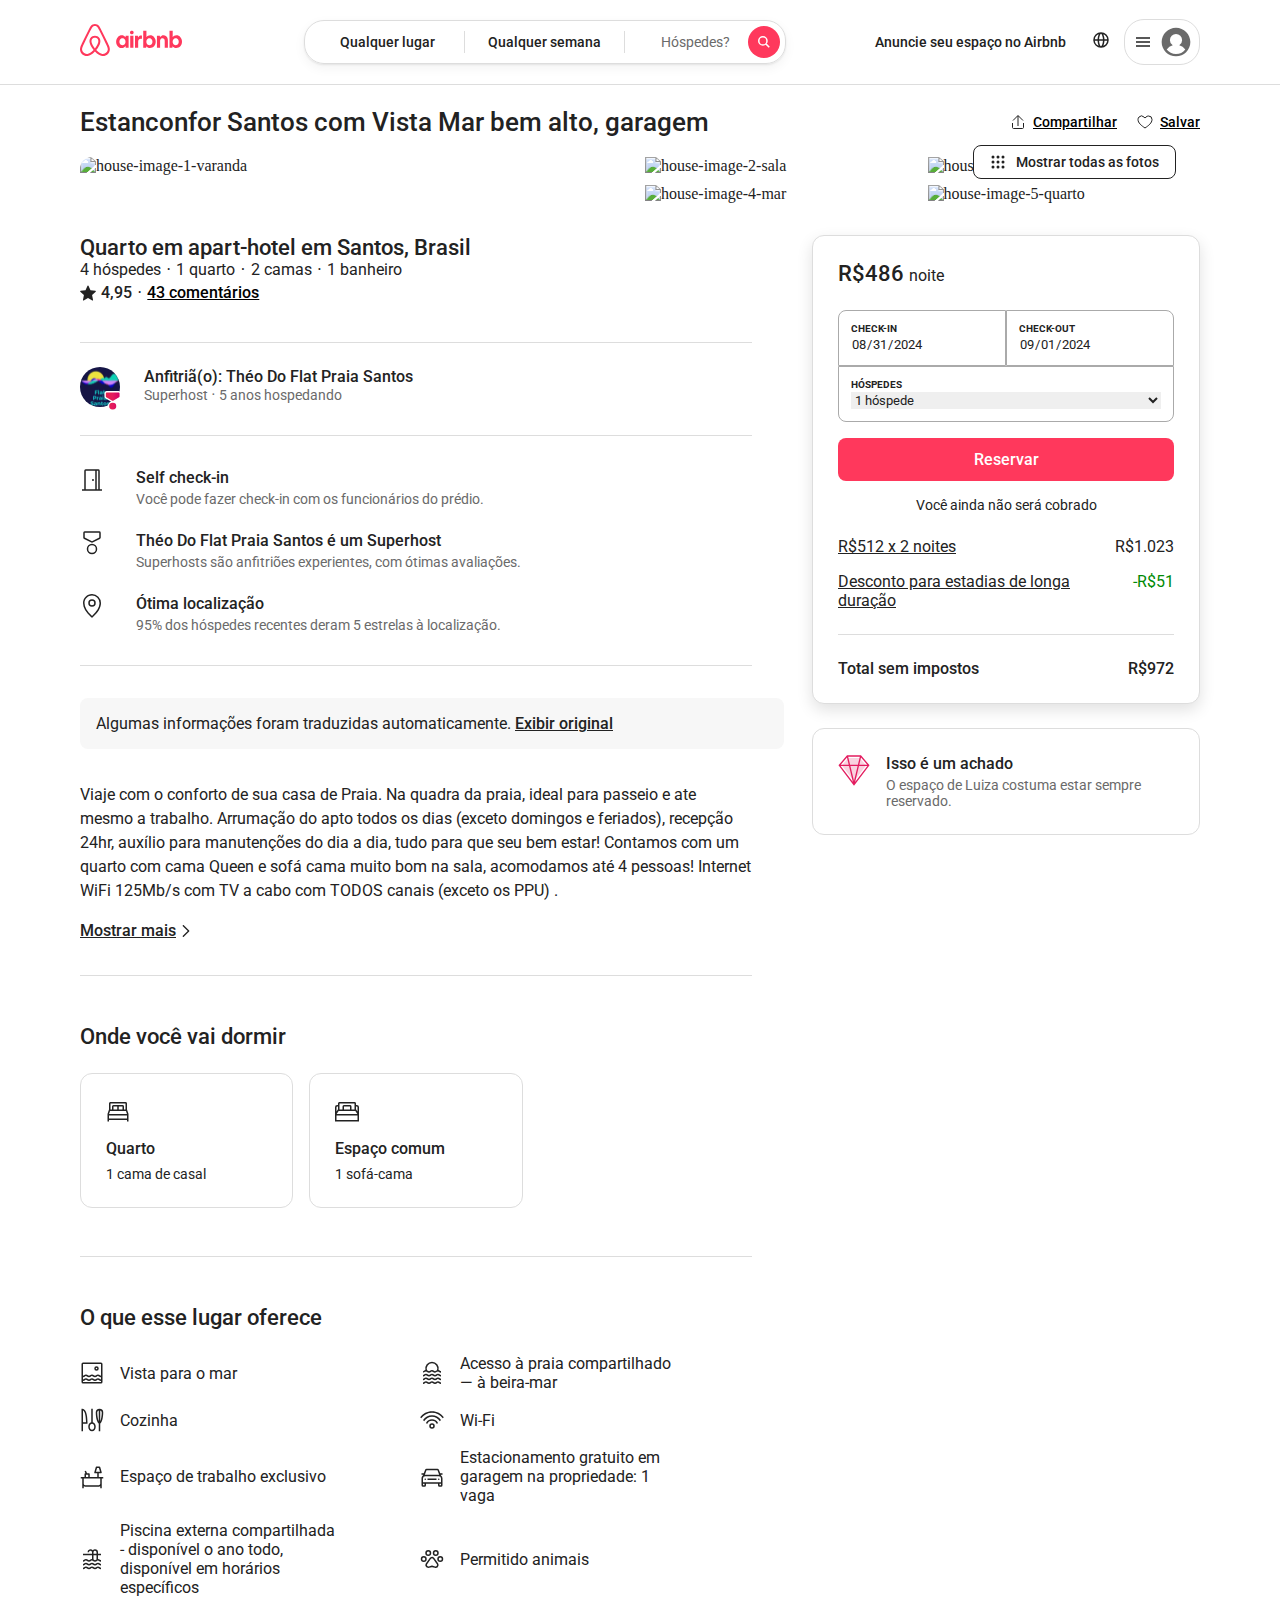
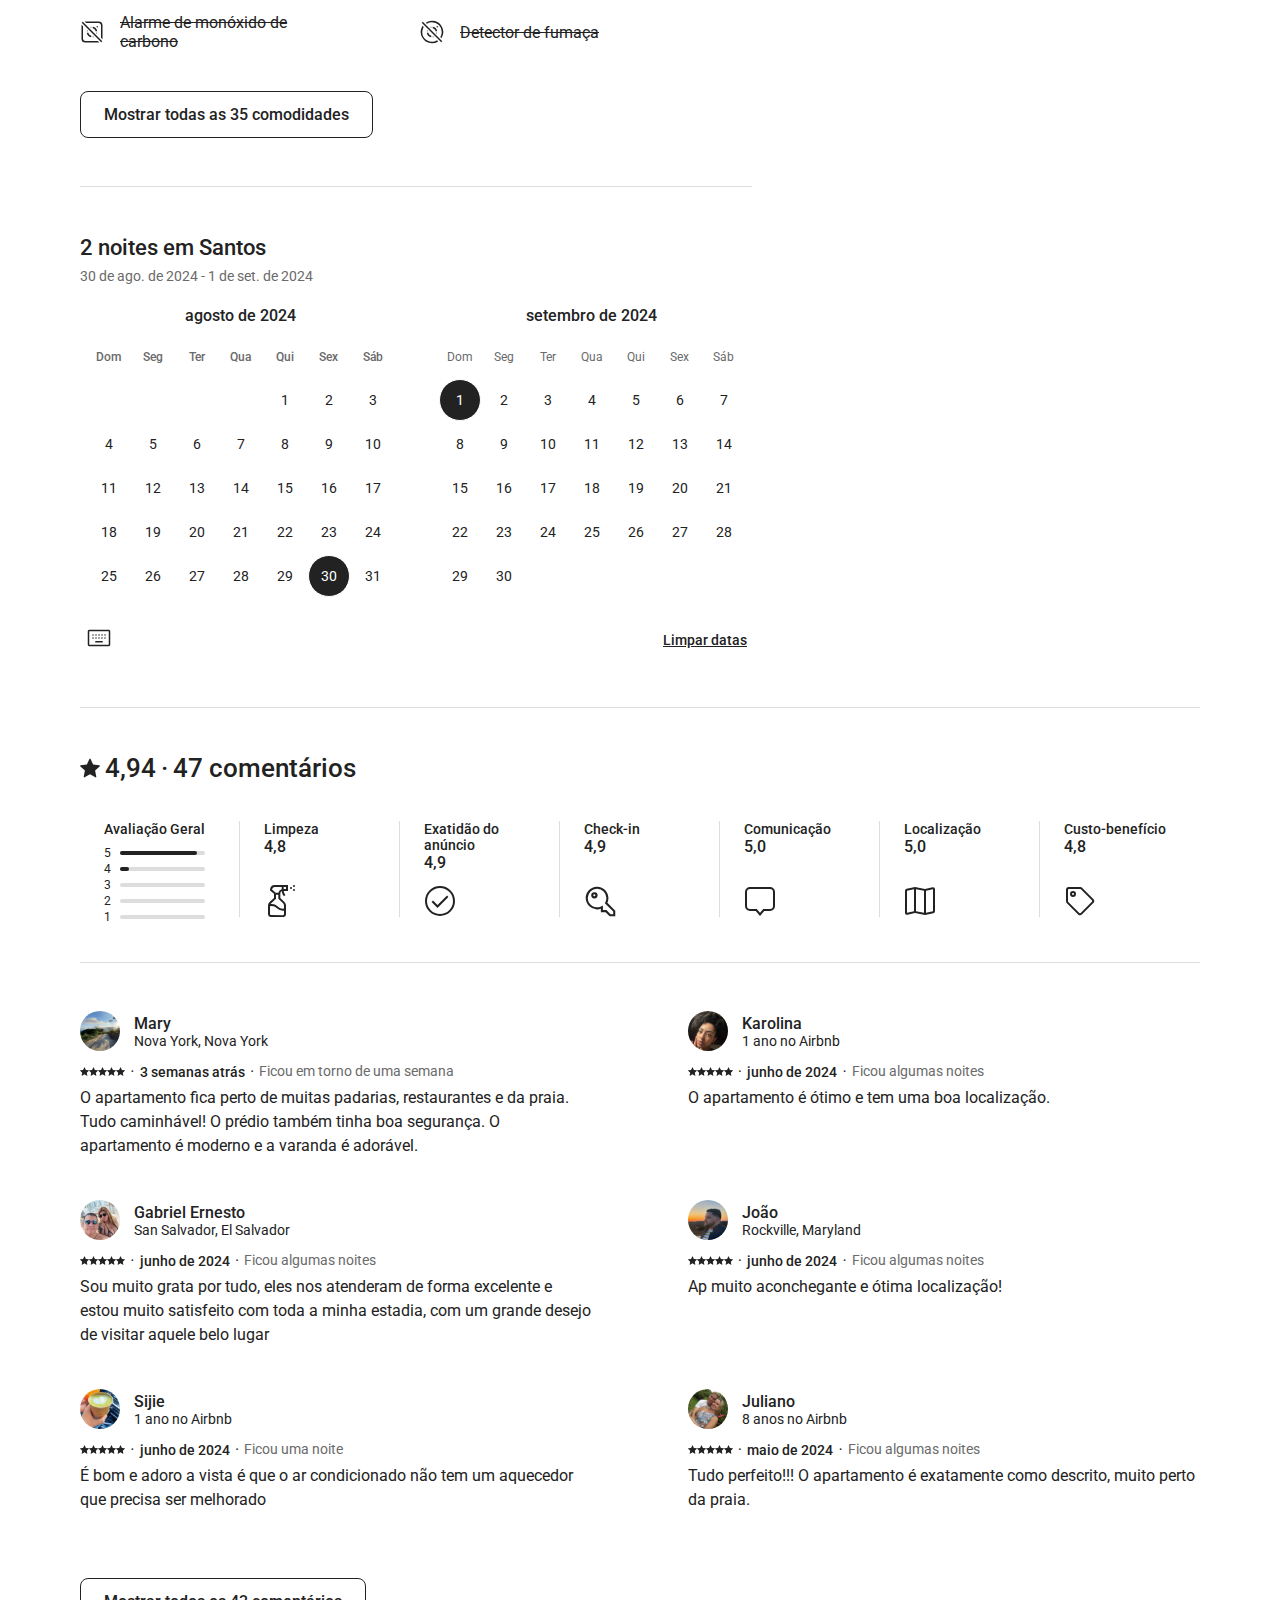
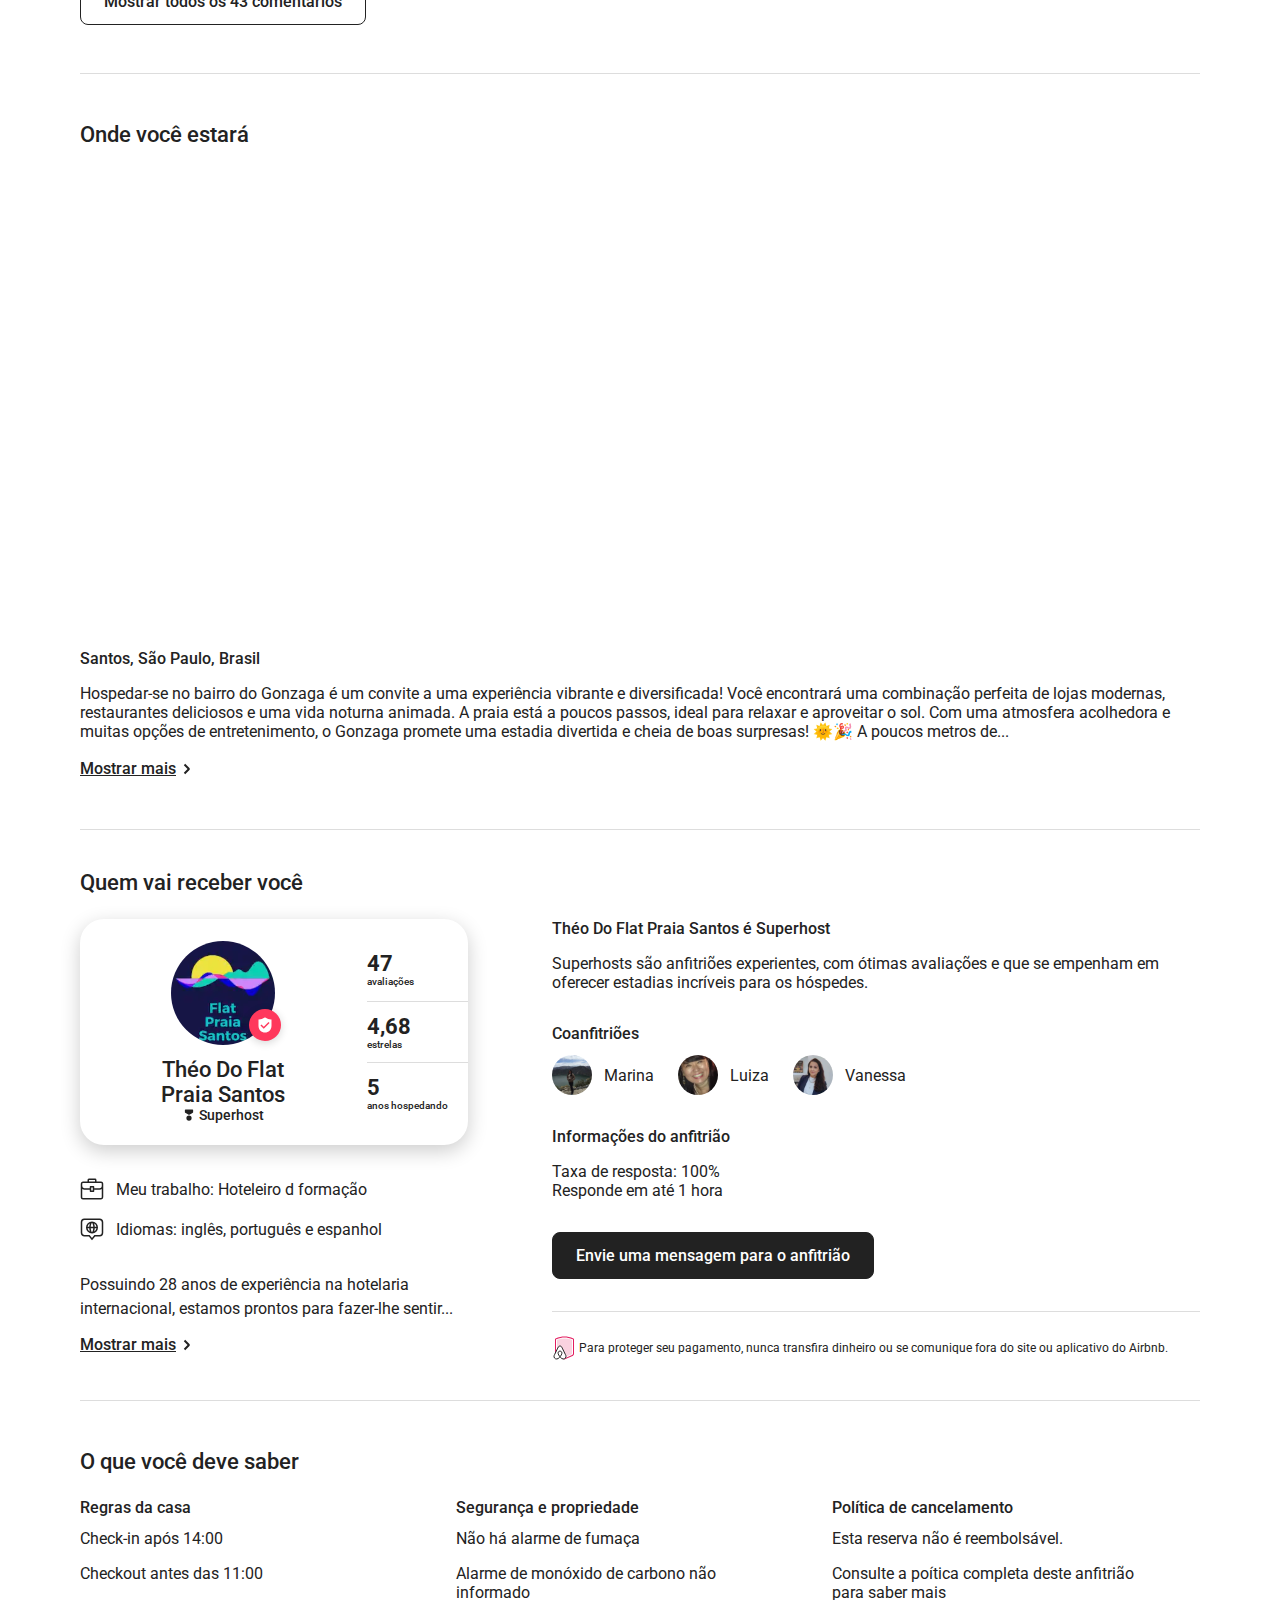
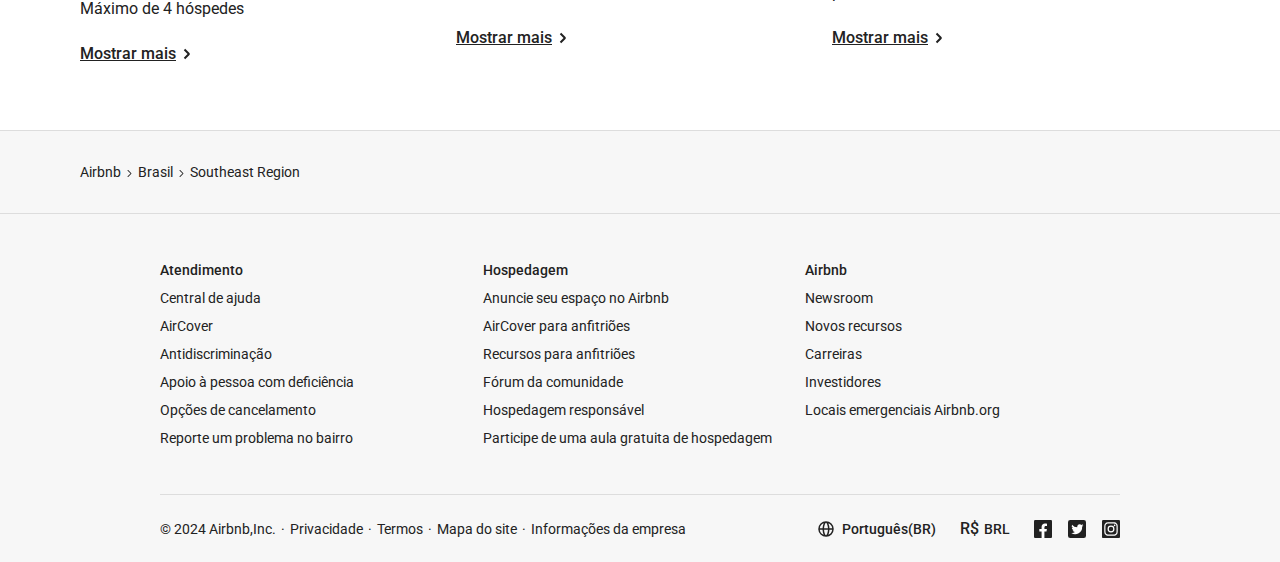
==== commit 5807032d: "finalização do projeto" ====
--- a/src/index.html
+++ b/src/index.html
@@ -78,11 +78,11 @@
                 </div>
             </div>
             <div class="images">
-                <img src="https://a0.muscache.com/im/pictures/miso/Hosting-934619410507119579/original/bc3fc174-324d-4d09-9ba4-07438d5b4563.jpeg?im_w=1200">
-                <img src="https://a0.muscache.com/im/pictures/miso/Hosting-934619410507119579/original/03bda32b-5eba-4ea7-8cac-40c2d58f0e91.jpeg?im_w=720">
-                <img src="https://a0.muscache.com/im/pictures/miso/Hosting-934619410507119579/original/1e350397-5a07-4a82-9e95-a7b3c977cb11.jpeg?im_w=720">
-                <img src="https://a0.muscache.com/im/pictures/miso/Hosting-934619410507119579/original/ba4dbc86-cb05-4def-ac64-b6e43a052850.jpeg?im_w=720">
-                <img src="https://a0.muscache.com/im/pictures/miso/Hosting-934619410507119579/original/a795f777-2353-4638-96d3-be78718131de.jpeg?im_w=720">
+                <img src="https://a0.muscache.com/im/pictures/miso/Hosting-934619410507119579/original/bc3fc174-324d-4d09-9ba4-07438d5b4563.jpeg?im_w=1200" alt="house-image-1-varanda">
+                <img src="https://a0.muscache.com/im/pictures/miso/Hosting-934619410507119579/original/03bda32b-5eba-4ea7-8cac-40c2d58f0e91.jpeg?im_w=720" alt="house-image-2-sala">
+                <img src="https://a0.muscache.com/im/pictures/miso/Hosting-934619410507119579/original/1e350397-5a07-4a82-9e95-a7b3c977cb11.jpeg?im_w=720" alt="house-image-3-varanda">
+                <img src="https://a0.muscache.com/im/pictures/miso/Hosting-934619410507119579/original/ba4dbc86-cb05-4def-ac64-b6e43a052850.jpeg?im_w=720" alt="house-image-4-mar">
+                <img src="https://a0.muscache.com/im/pictures/miso/Hosting-934619410507119579/original/a795f777-2353-4638-96d3-be78718131de.jpeg?im_w=720" alt="house-image-5-quarto">
             </div>
             <button class="btn-more">
                 <img src="../public/assets/svg/more.svg" alt="More icon">
@@ -427,7 +427,7 @@
         </section>
         <section class="ratings flex-column divisor-bottom">
             <div class="ratings-title roboto-medium text-title">
-                <img src="../public/assets/svg/star-rate.svg" alt="">
+                <img src="../public/assets/svg/star-rate.svg" alt="star-icon">
                 <ul class="list-details-format">
                     <li>4,94</li>
                     <li>·</li>
@@ -694,7 +694,7 @@
                 <iframe
                     width="100%"
                     height="450"
-                    style="border:0; border-radius: 0.5rem;"
+                    style="border:0; border-radius: 0.5rem; width: 100%;"
                     loading="lazy"
                     referrerpolicy="no-referrer-when-downgrade"
                     src="https://www.google.com/maps/embed/v1/place?key=AIzaSyAYUP7m2GImQo6rk98gWEUtx9wMnjpxfVg
--- a/src/index.css
+++ b/src/index.css
@@ -8,9 +8,10 @@
     display: flex;
     justify-content: center;
     align-items: center;
-    width: 75%;
-    max-width: 80rem;
+    min-width: 41.5rem;
+    max-width: 70rem;
     margin: 1.1875rem auto;
+    padding: 0 5rem;
 }
 
 .logo {
@@ -144,9 +145,10 @@
 /* MAIN */
 
 main {
-    width: 75%;
-    max-width: 80rem;
+    min-width: 41.5rem;
+    max-width: 70rem;
     margin: 0 auto;
+    padding: 0 5rem;
 }
 
 /* HERO */
@@ -230,8 +232,8 @@
     border-radius: 0.5rem;
 
     position: absolute;
-    top: 87%;
-    left: 79%;
+    bottom: 1.5rem;
+    right: 1.5rem;
 }
 
 /* CONTENT */
@@ -985,8 +987,9 @@
 }
 
 .page-path {
-    padding: 2rem 0;
-    width: 75%;
+    padding: 2rem 5rem;
+    min-width: 41.5rem;
+    max-width: 70rem;
     margin: 0 auto;
 }
 
@@ -997,7 +1000,9 @@
 
 .footer-content {
     width: 75%;
+    max-width: 70rem;
     margin: 0 auto;
+    padding: 0 5rem;
 }
 
 .footer-anchors-grid {
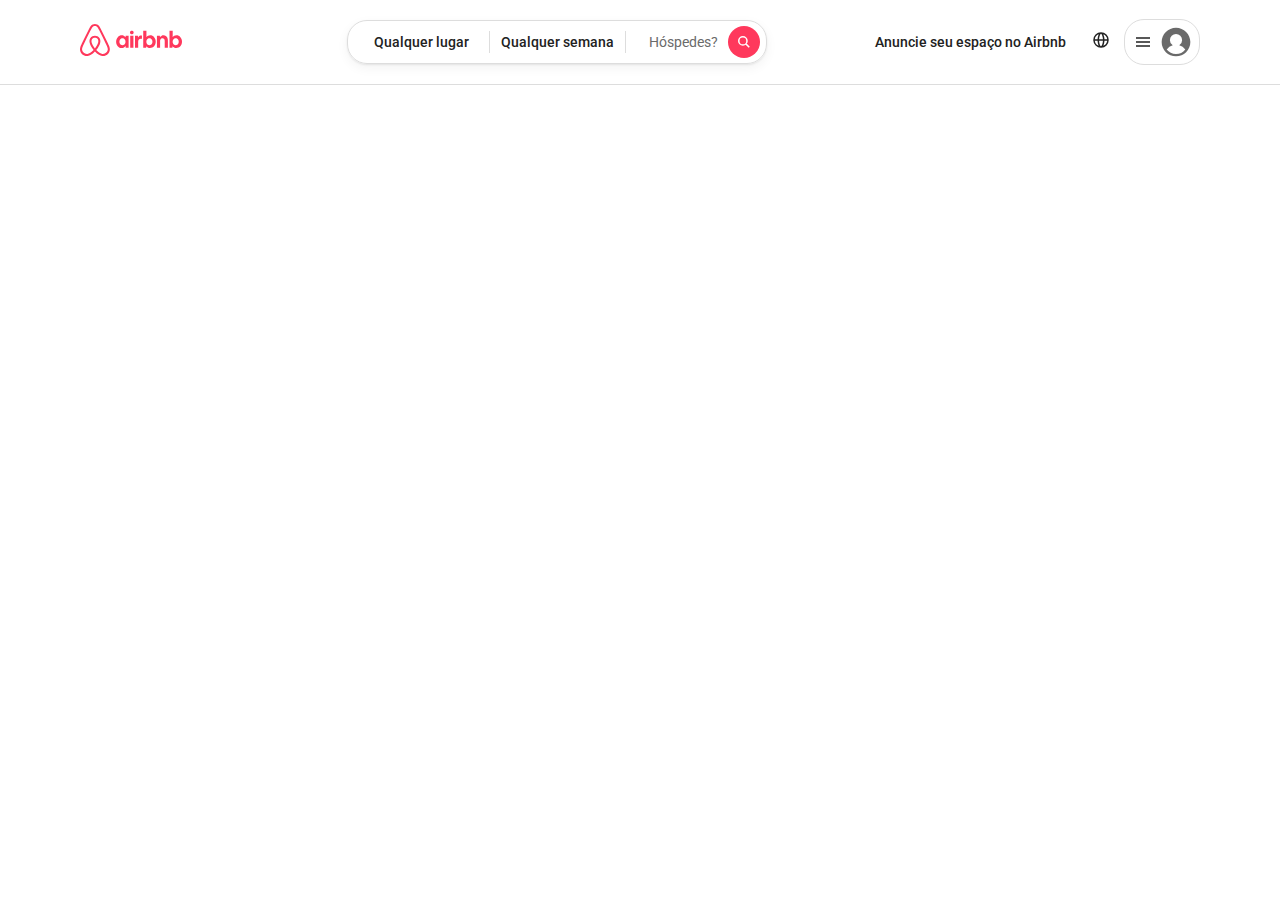
==== commit 11b65ce9: "update script" ====
--- a/src/index.html
+++ b/src/index.html
@@ -16,7 +16,7 @@
     <header>
         <div class="container-header">
             <div class="logo">
-                <img src="../public/assets/svg/airbnblogotext.svg" alt="Airbnb logo">
+                <img id="logo" src="../public/assets/svg/airbnblogotext.svg" alt="Airbnb logo">
             </div>
             <div class="container-search">
                 <div class="search">
@@ -62,7 +62,7 @@
             </div>
         </div>
     </header>
-    <main>
+   <!--  <main>
         <section class="container-hero flex-column">
             <div class="container-title">
                 <h1 class="roboto-medium text-title">Estanconfor Santos com Vista Mar bem alto, garagem</h1>
@@ -841,8 +841,8 @@
                 </div>
             </div>
         </section>
-    </main>
-    <footer class="divisor-top">
+    </main> -->
+   <!--  <footer class="divisor-top">
         <div class="footer-head divisor-bottom">
             <div class="page-path">
                 <ul class="list-details-format">
@@ -912,6 +912,7 @@
                 </div>
             </div>
         </div>
-    </footer>
+    </footer> -->
+    <script src="./script.js"></script>
 </body>
 </html>--- a/src/index.css
+++ b/src/index.css
@@ -6,20 +6,23 @@
 
 .container-header {
     display: flex;
-    justify-content: center;
-    align-items: center;
-    min-width: 41.5rem;
+    align-items: center;
     max-width: 70rem;
-    margin: 1.1875rem auto;
+    margin: 1.2rem auto;
     padding: 0 5rem;
+    gap: 1.5rem;
 }
 
 .logo {
-    width: 18%;
+    flex: 1;
+}
+
+.logo img {
+    height: 100%;
 }
 
 .container-search {
-    width: 47%;
+    flex: 2;
 }
 
 .search {
@@ -27,7 +30,8 @@
     max-width: 29.375rem;
     margin: 0 auto;
     padding: 0.3125rem;
-    
+
+
     display: flex;
     justify-content: center;
     align-items: center;
@@ -39,17 +43,17 @@
 }
 
 .search1 {
-    width: 33%;
+    flex-basis: 33%;
 }
 
 .search2 {
-    width: 34%;
+    flex-basis: 33%;
     border-right: 0.0938rem solid #dddddd;
     border-left: 0.0938rem solid #dddddd;
 }
 
 .search3 {
-    width: 33%;
+    flex-basis: 33%;
     display: flex;
     justify-content: center;
     align-items: center;
@@ -63,9 +67,12 @@
 }
 
 .search button span {
-    padding: 0 0.5rem;
+    width: 100%;
     font-size: 0.875rem;
     line-height: 1.375rem;
+    white-space: nowrap;
+    overflow: hidden;
+    text-overflow: ellipsis;
 }
 
 .search3 button span {
@@ -106,6 +113,7 @@
     border: none;
     background-color: white;
     border-radius: 1.5625rem;
+    white-space: nowrap;
 }
 
 .btn-announce:hover {
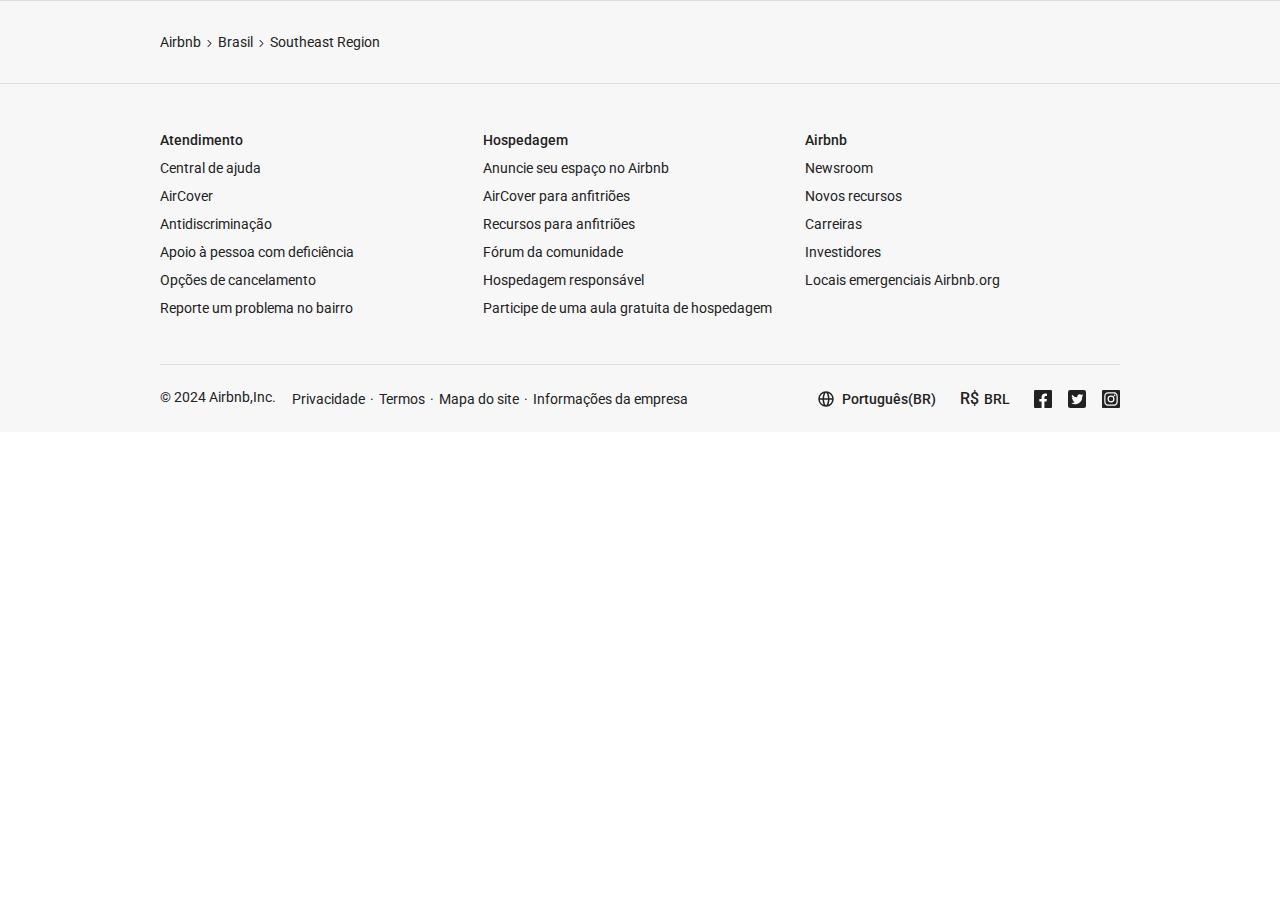
==== commit a1df4a2a: "footer feito" ====
--- a/src/index.html
+++ b/src/index.html
@@ -9,11 +9,13 @@
     <link rel="stylesheet" href="../public/css/fonts.css">
     <link rel="stylesheet" href="../public/css/global.css">
     <link rel="stylesheet" href="index.css">
+    <link rel="stylesheet" href="../public/css/tablet.css">
+    <link rel="stylesheet" href="../public/css/mobile.css">
 </head>
 
 
 <body>
-    <header>
+    <!-- <header>
         <div class="container-header">
             <div class="logo">
                 <img id="logo" src="../public/assets/svg/airbnblogotext.svg" alt="Airbnb logo">
@@ -61,7 +63,7 @@
                 </nav>
             </div>
         </div>
-    </header>
+    </header> -->
    <!--  <main>
         <section class="container-hero flex-column">
             <div class="container-title">
@@ -842,7 +844,7 @@
             </div>
         </section>
     </main> -->
-   <!--  <footer class="divisor-top">
+    <footer class="divisor-top">
         <div class="footer-head divisor-bottom">
             <div class="page-path">
                 <ul class="list-details-format">
@@ -884,17 +886,18 @@
                 </div>
             </div>
             <div class="airbnb-copyright divisor-top">
-                <ul class="list-details-format roboto-regular text-sm">
-                    <li>&copy; 2024 Airbnb,Inc.</li>
-                    <li>·</li>
-                    <li><a href="#">Privacidade</a></li>
-                    <li>·</li>
-                    <li><a href="#">Termos</a></li>
-                    <li>·</li>
-                    <li><a href="#">Mapa do site</a></li>
-                    <li>·</li>
-                    <li><a href="#">Informações da empresa</a></li>
-                </ul>
+                <div class="airbnb-copyright__list roboto-regular text-sm">
+                    &copy; 2024 Airbnb,Inc.
+                    <ul class="list-details-format roboto-regular text-sm">
+                        <li><a href="#">Privacidade</a></li>
+                        <li>·</li>
+                        <li><a href="#">Termos</a></li>
+                        <li>·</li>
+                        <li><a href="#">Mapa do site</a></li>
+                        <li>·</li>
+                        <li><a href="#">Informações da empresa</a></li>
+                    </ul>
+                </div>
                 <div class="global-information">
                     <div class="language">
                         <img src="../public/assets/svg/global-symbol.svg" alt="global-icon">
@@ -912,7 +915,7 @@
                 </div>
             </div>
         </div>
-    </footer> -->
+    </footer>
     <script src="./script.js"></script>
 </body>
 </html>--- a/src/index.css
+++ b/src/index.css
@@ -29,7 +29,7 @@
     width: 90%;
     max-width: 29.375rem;
     margin: 0 auto;
-    padding: 0.3125rem;
+    padding: 0.3125rem 5px;
 
 
     display: flex;
@@ -42,18 +42,19 @@
     border-radius: 1.25rem;
 }
 
-.search1 {
+.search div {
+    display: flex;
+    align-items: center;
+    padding: 0 0.625rem;
     flex-basis: 33%;
 }
 
 .search2 {
-    flex-basis: 33%;
     border-right: 0.0938rem solid #dddddd;
     border-left: 0.0938rem solid #dddddd;
 }
 
 .search3 {
-    flex-basis: 33%;
     display: flex;
     justify-content: center;
     align-items: center;
@@ -995,8 +996,8 @@
 }
 
 .page-path {
+    width: 75%;
     padding: 2rem 5rem;
-    min-width: 41.5rem;
     max-width: 70rem;
     margin: 0 auto;
 }
@@ -1032,6 +1033,11 @@
     padding: 1.5rem 0;
 }
 
+.airbnb-copyright__list {
+    display: flex;
+    gap: 1rem;
+}
+
 .airbnb-copyright .list-details-format a {
     text-decoration: none;
 }
--- a/public/css/tablet.css
+++ b/public/css/tablet.css
@@ -0,0 +1,23 @@
+@media screen and (max-width: 950px) {
+    .footer-anchors-grid {
+        display: grid;
+        grid-template-rows: repeat(3, 1fr);
+        grid-template-columns: 1fr;
+        gap: 1rem;
+    }
+
+    .airbnb-copyright {
+        display: flex;
+        flex-direction: column-reverse;
+        gap: 0.5rem;
+        align-items: center;
+    }
+
+    .airbnb-copyright__list {
+        display: flex;
+        flex-direction: column;
+        gap: 0.5rem;
+        align-items: center;
+        margin-top: 1rem;
+    }
+}--- a/public/css/mobile.css
+++ b/public/css/mobile.css
@@ -0,0 +1,9 @@
+@media screen and (max-width: 740px) {
+    .airbnb-copyright {
+        align-items: start;
+    }
+
+    .airbnb-copyright__list {
+        align-items: start;
+    }
+}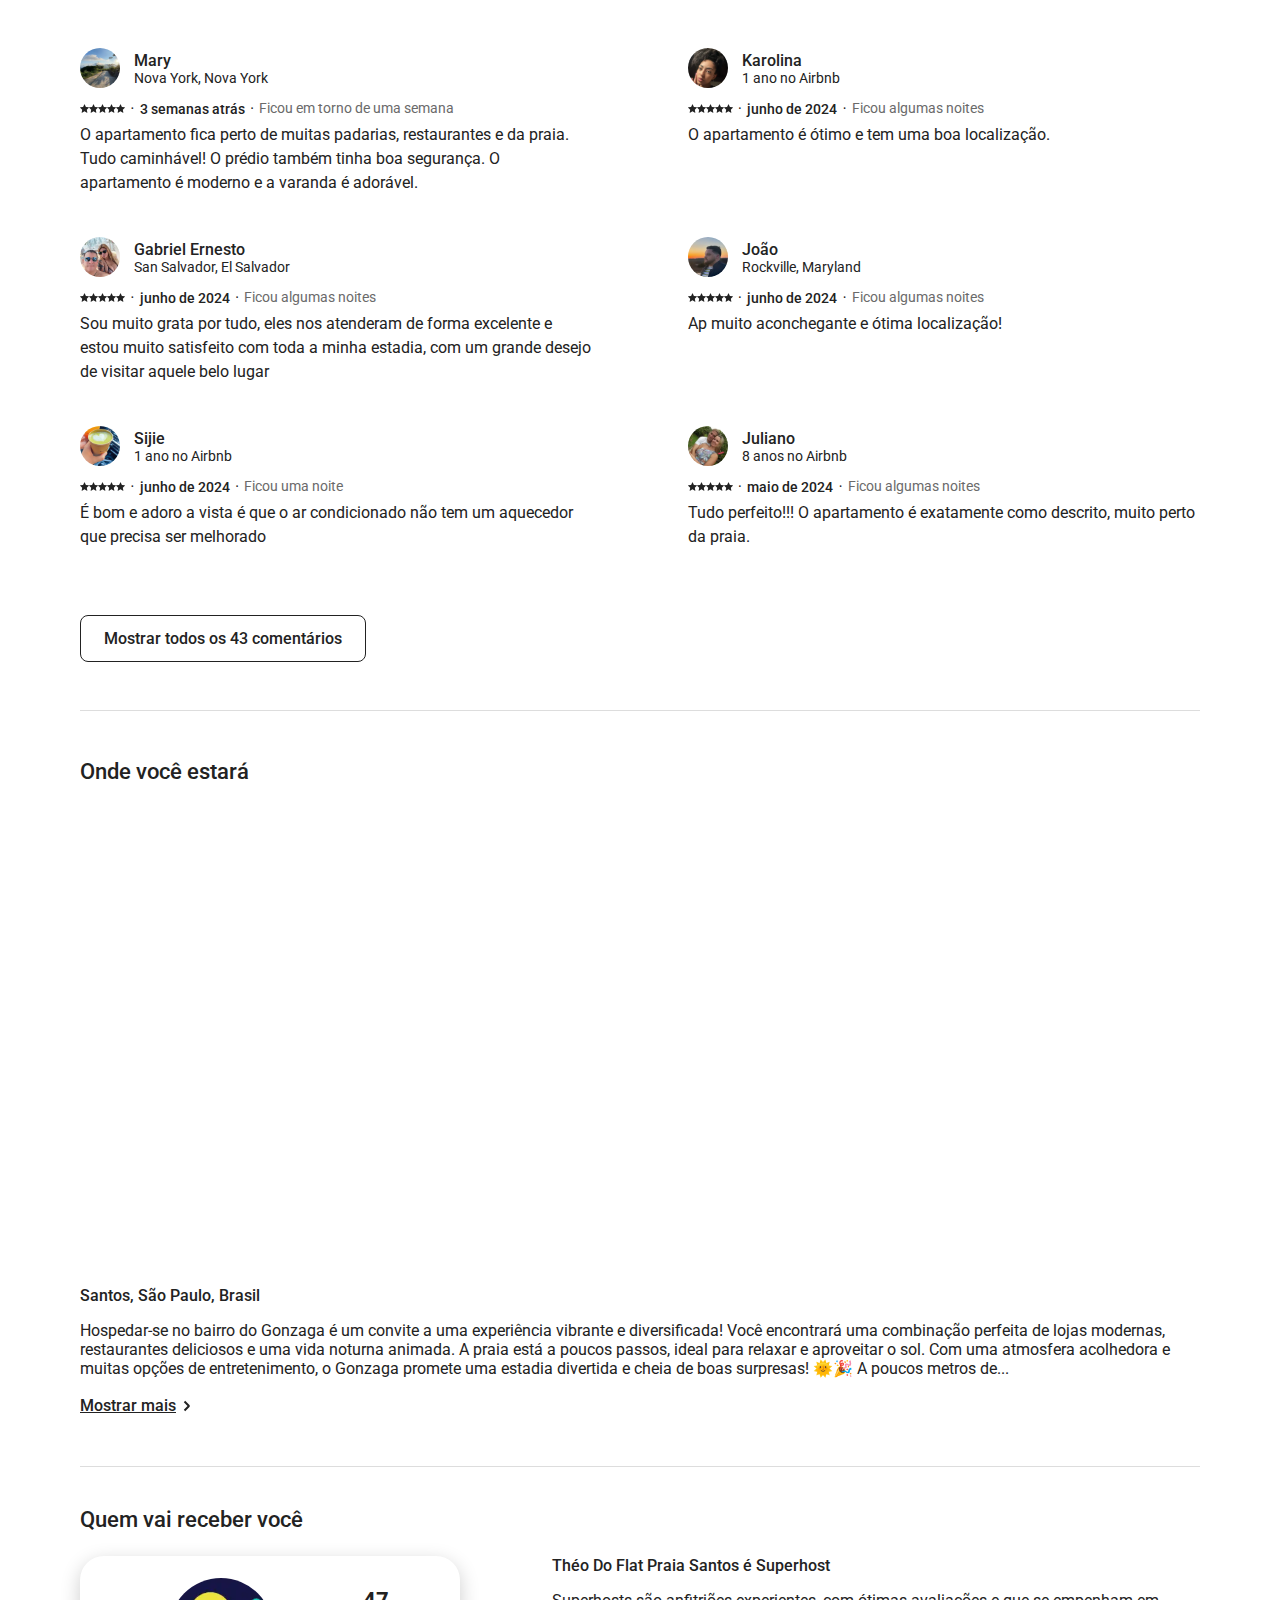
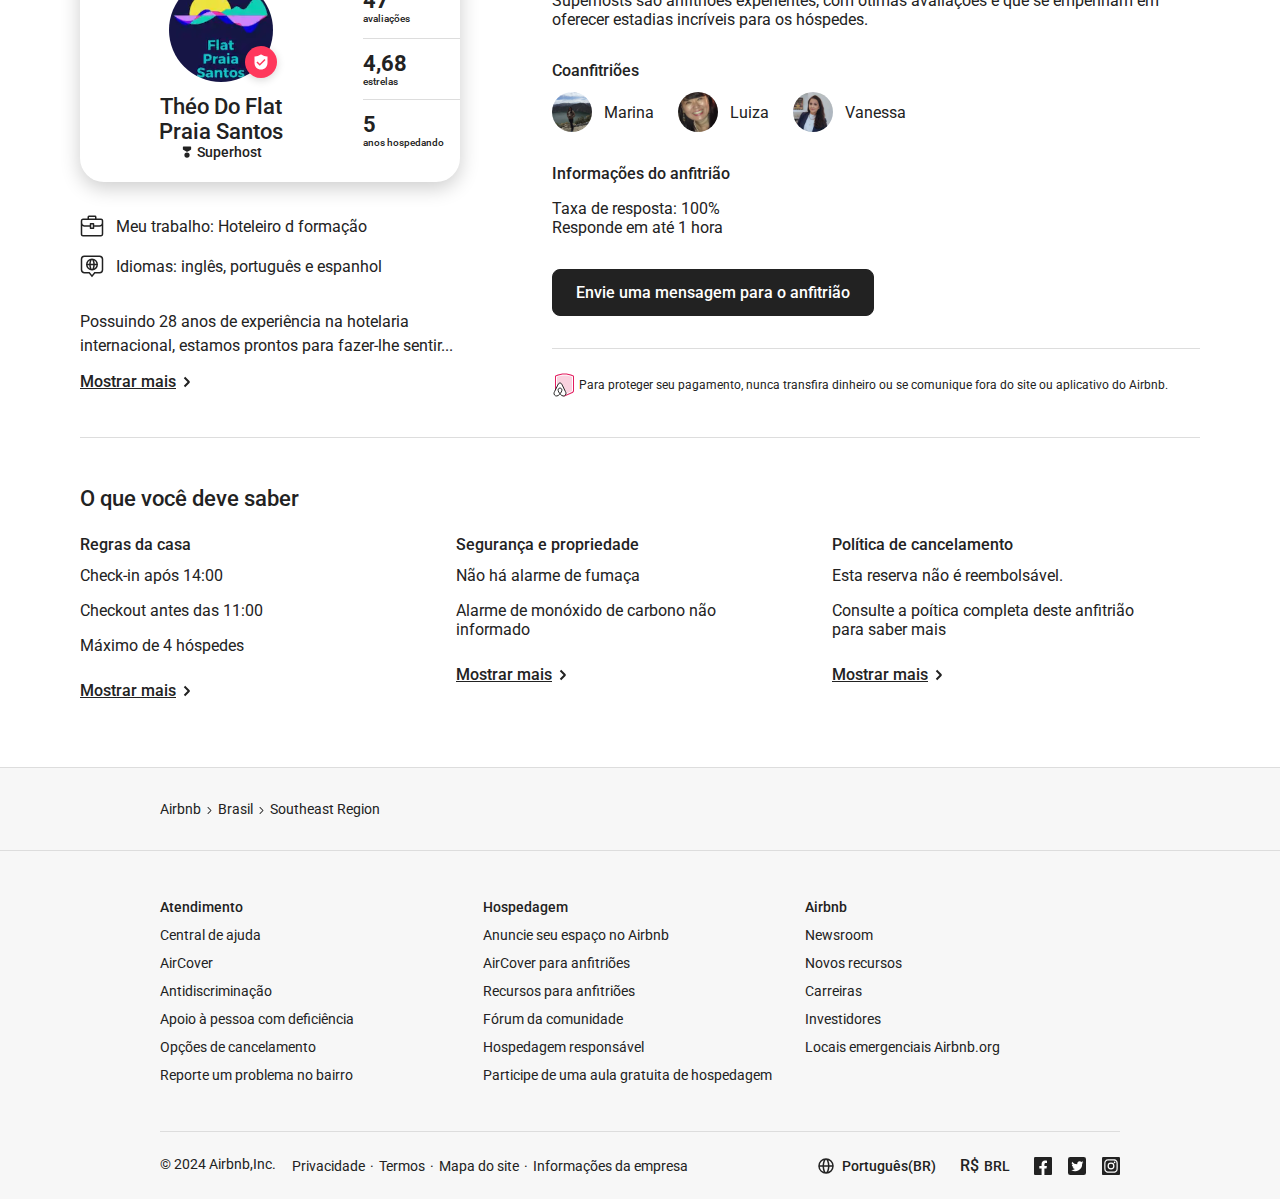
==== commit e7bc8363: "responsividade aplicada" ====
--- a/src/index.html
+++ b/src/index.html
@@ -64,8 +64,8 @@
             </div>
         </div>
     </header> -->
-   <!--  <main>
-        <section class="container-hero flex-column">
+    <main>
+        <!-- <section class="container-hero flex-column">
             <div class="container-title">
                 <h1 class="roboto-medium text-title">Estanconfor Santos com Vista Mar bem alto, garagem</h1>
                 <div class="container-links">
@@ -90,8 +90,8 @@
                 <img src="../public/assets/svg/more.svg" alt="More icon">
                 <span class="roboto-medium text-sm">Mostrar todas as fotos</span>
             </button>
-        </section>
-        <section class="container-content divisor-bottom">
+        </section> -->
+        <!-- <section class="container-content divisor-bottom">
             <div class="description">
                 <div class="owner-place-name flex-column divisor-bottom">
                     <h2 class="roboto-medium text-lg">Quarto em apart-hotel em Santos, Brasil</h2>
@@ -426,8 +426,8 @@
                     </div>
                 </div>
             </div>
-        </section>
-        <section class="ratings flex-column divisor-bottom">
+        </section> -->
+        <!-- <section class="ratings flex-column divisor-bottom">
             <div class="ratings-title roboto-medium text-title">
                 <img src="../public/assets/svg/star-rate.svg" alt="star-icon">
                 <ul class="list-details-format">
@@ -507,7 +507,7 @@
                     <img src="../public/assets/svg/ratings-price.svg" alt="price-tag-icon">
                 </div>
             </div>
-        </section>
+        </section> -->
         <section class="comments flex-column divisor-bottom">
             <div class="comments-grid">
                 <div class="comment-card flex-column">
@@ -694,9 +694,7 @@
             <span class="roboto-medium text-lg">Onde você estará</span>
             <div class="map">
                 <iframe
-                    width="100%"
-                    height="450"
-                    style="border:0; border-radius: 0.5rem; width: 100%;"
+                    class="map-google"
                     loading="lazy"
                     referrerpolicy="no-referrer-when-downgrade"
                     src="https://www.google.com/maps/embed/v1/place?key=AIzaSyAYUP7m2GImQo6rk98gWEUtx9wMnjpxfVg
@@ -843,7 +841,7 @@
                 </div>
             </div>
         </section>
-    </main> -->
+    </main>
     <footer class="divisor-top">
         <div class="footer-head divisor-bottom">
             <div class="page-path">
--- a/src/index.css
+++ b/src/index.css
@@ -154,7 +154,6 @@
 /* MAIN */
 
 main {
-    min-width: 41.5rem;
     max-width: 70rem;
     margin: 0 auto;
     padding: 0 5rem;
@@ -786,6 +785,13 @@
     gap: 1.5rem
 }
 
+.map-google {
+    width: 100%;
+    height: 450px;
+    border: 0;
+    border-radius: 0.5rem;
+}
+
 .location-map__text {
     gap: 1rem;
 }
@@ -818,6 +824,7 @@
     box-shadow: rgba(0, 0, 0, 0.2) 0 0.375rem 1.25rem 0;
 
     align-items: center;
+    max-width: 380px;
 }
 
 .host-banner {
--- a/public/css/tablet.css
+++ b/public/css/tablet.css
@@ -1,4 +1,26 @@
 @media screen and (max-width: 950px) {
+
+
+    /* MAIN */
+
+            /* COMMENTS */
+
+            .comments-grid {
+                grid-template-columns: 1fr;
+            }
+
+            /* LOCATION MAP */
+
+            /* CONTAINER HOST */
+
+            .container-host__content {
+                flex-direction: column;
+            }
+
+            /* SHOULD KNOW */
+
+    /* FOOTER */
+
     .footer-anchors-grid {
         display: grid;
         grid-template-rows: repeat(3, 1fr);
--- a/public/css/mobile.css
+++ b/public/css/mobile.css
@@ -1,4 +1,59 @@
 @media screen and (max-width: 740px) {
+    
+    
+    /* MAIN */
+
+    main {
+        padding: 0 1.5rem;
+    }
+
+        /* COMMENTS */
+
+        .comments-grid {
+            display: flex;
+            overflow-x: scroll;
+            gap: 2rem;
+            padding: 1rem 0;
+            width: 100%;
+        }
+
+        .comment-card {
+            text-align: left;
+            border-radius: 0.75rem;
+            box-shadow: rgba(0, 0, 0, 0.12) 0px 6px 16px 0;
+            min-width: 80%;
+            padding: 2rem;
+        }
+
+        .comments-button, .comments-button button {
+            width: 100%;
+        }
+
+        /* LOCATION MAP */
+
+        .map-google {
+            height: 13.75rem;
+        }
+
+        /* CONTAINER HOST */
+
+        /* SHOULD KNOW */
+
+        .should-know span {
+            display: none;
+        }
+
+        .should-know__grid {
+            grid-template-columns: 1fr;
+            grid-template-rows: repeat(3, 1fr);
+        }
+
+        .should-know__topic > p  {
+            font-size: 1.375rem;
+        }
+
+    /* FOOTER */
+    
     .airbnb-copyright {
         align-items: start;
     }
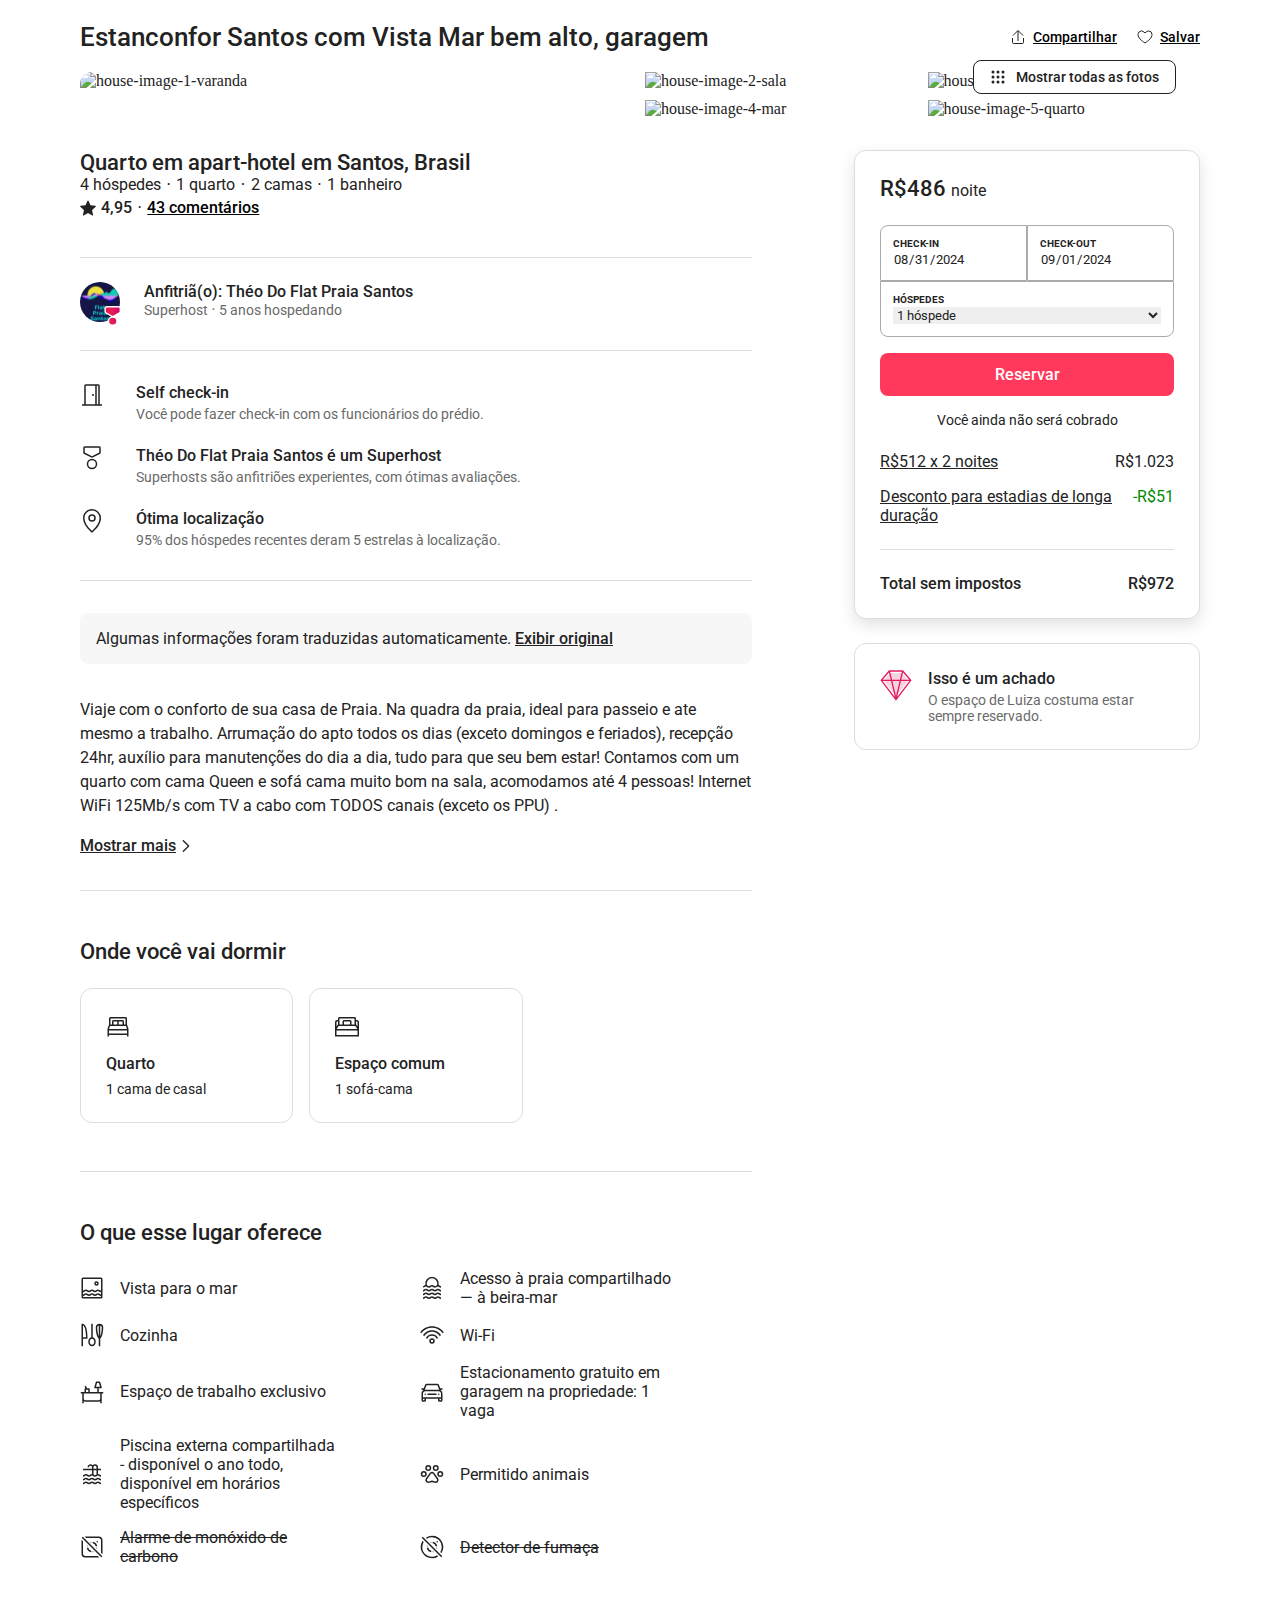
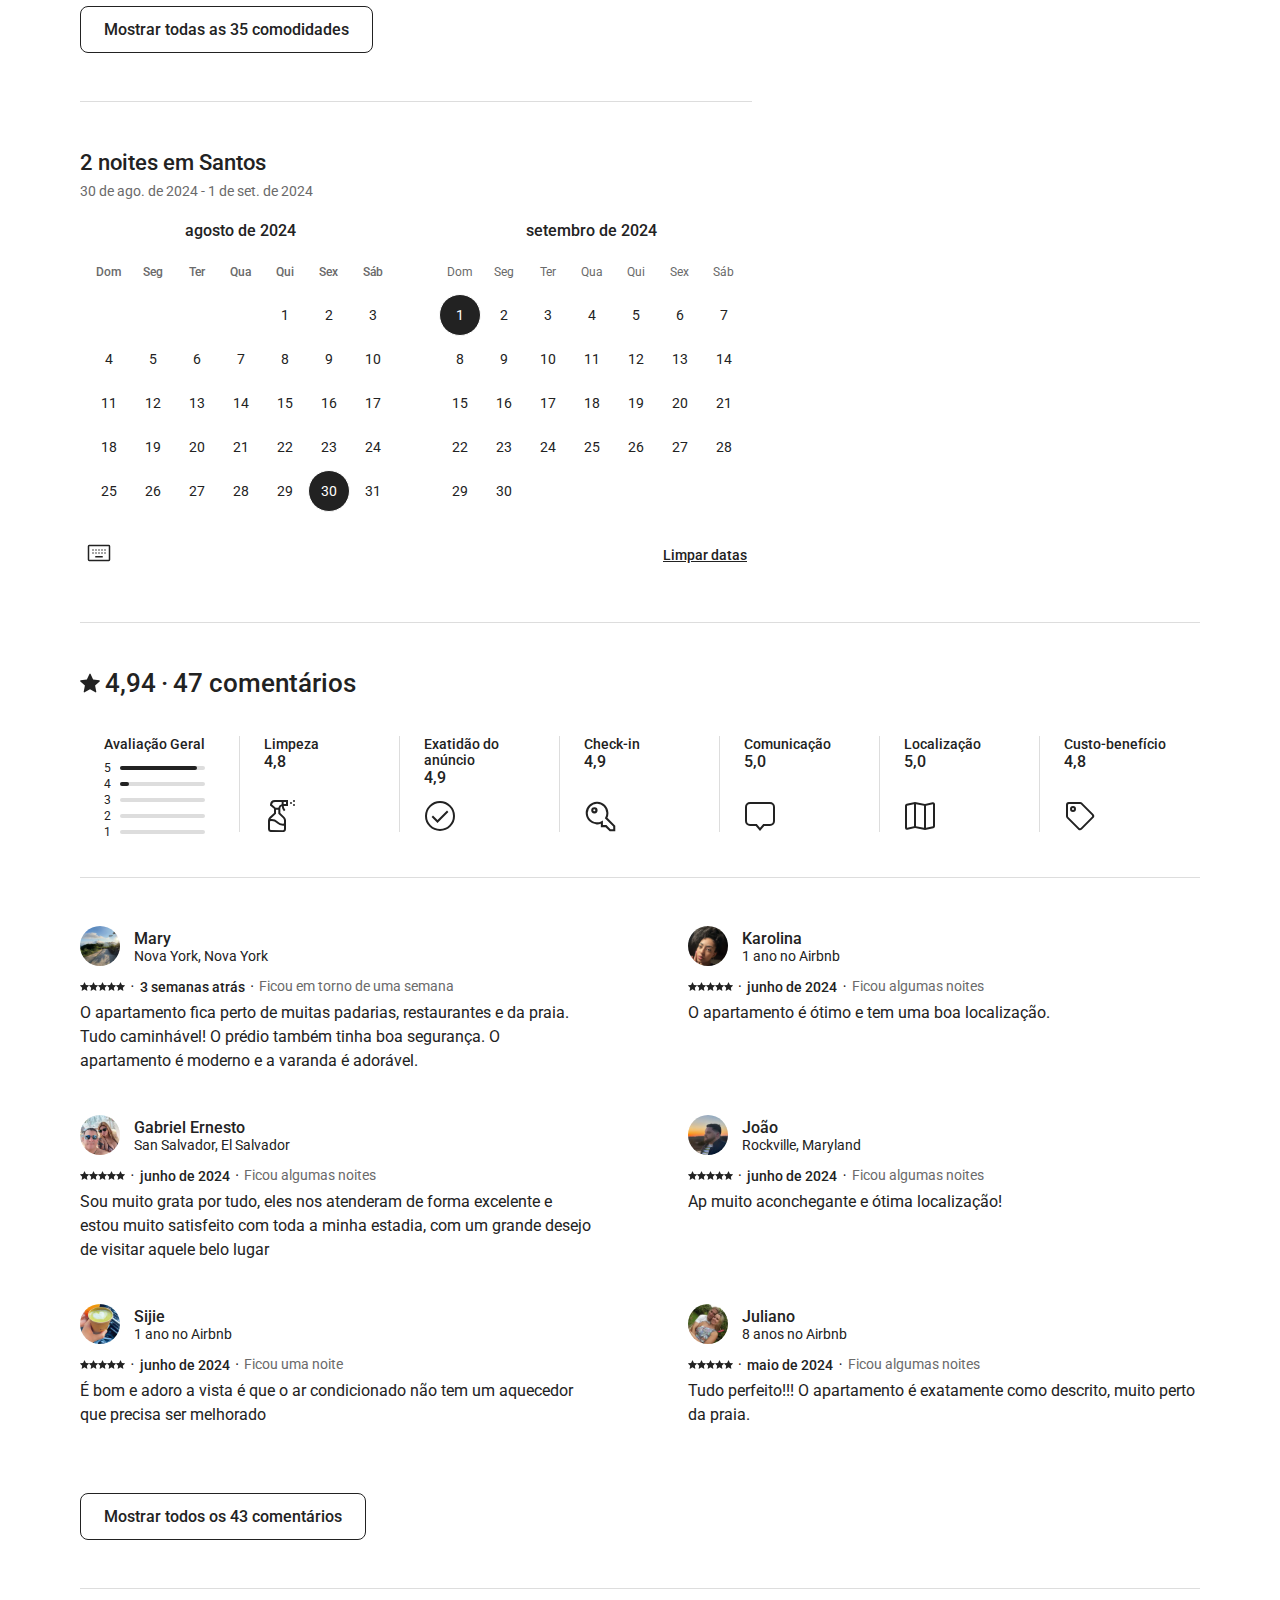
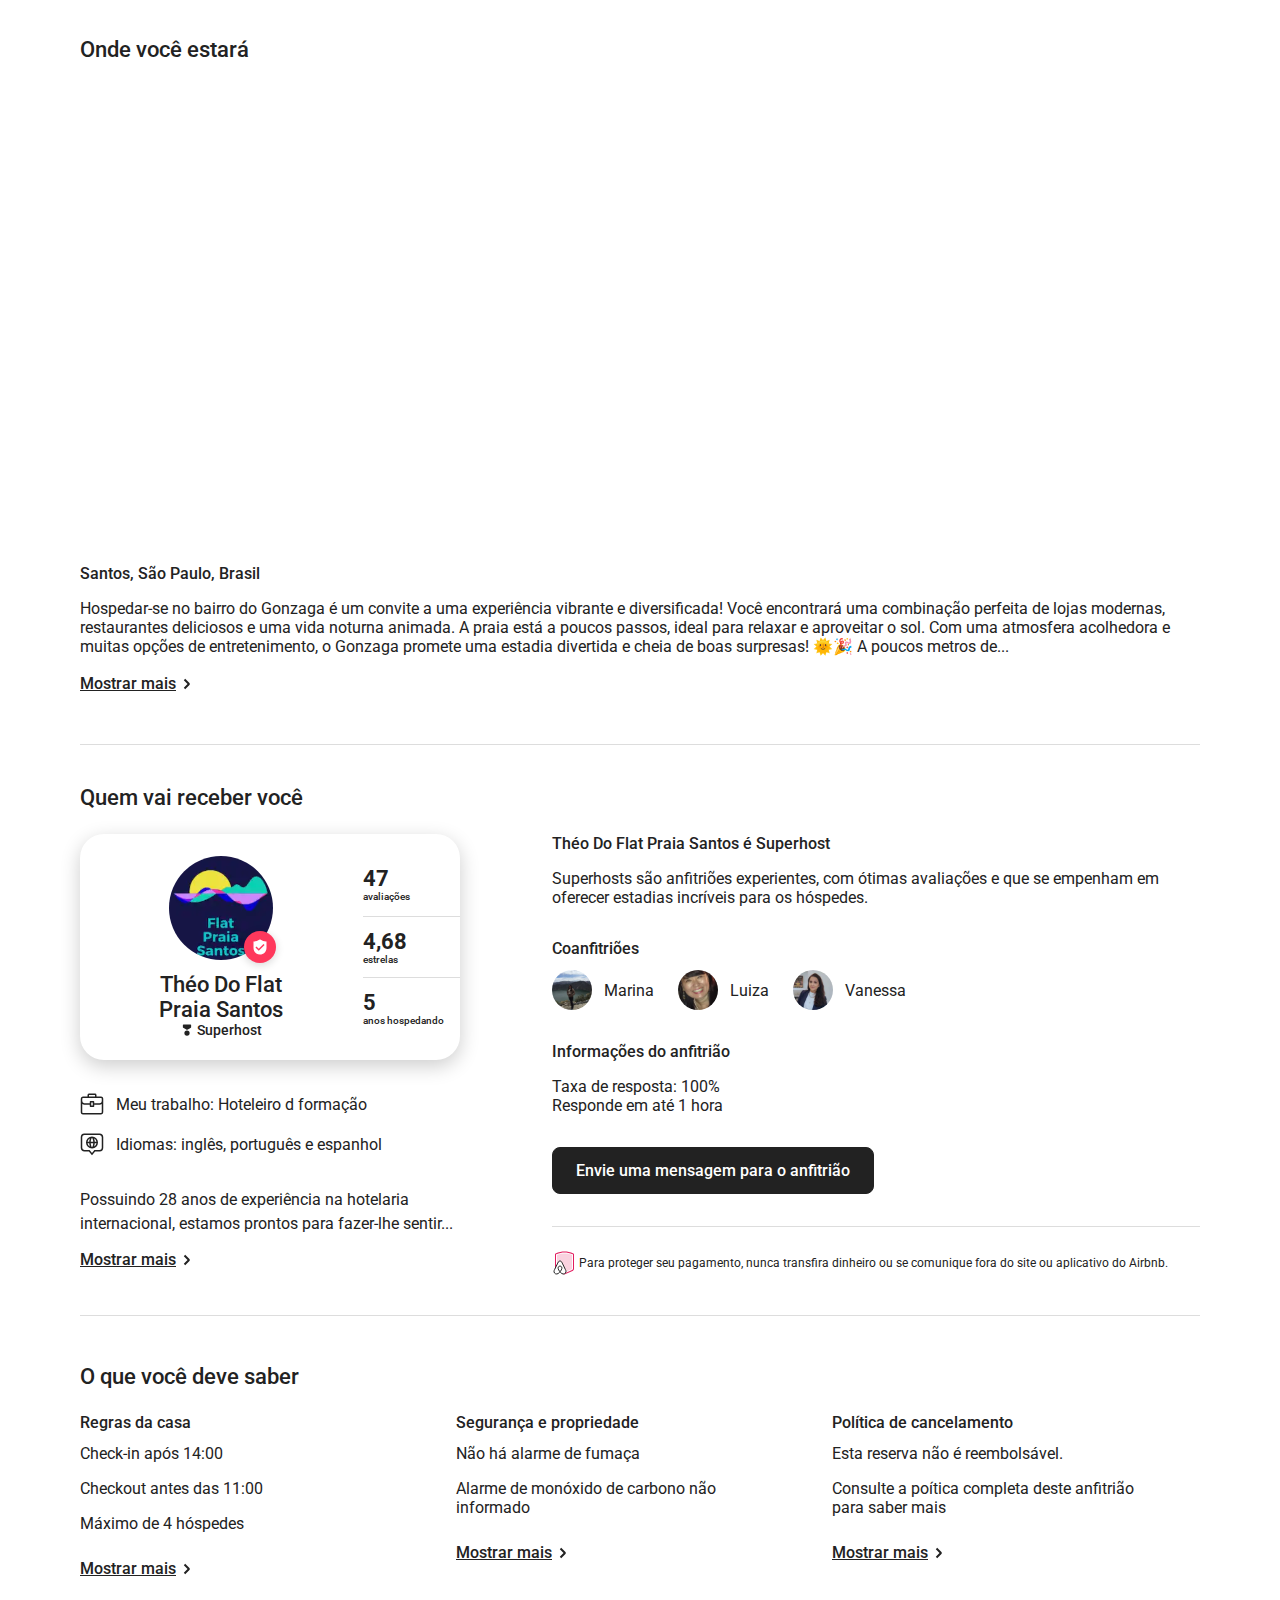
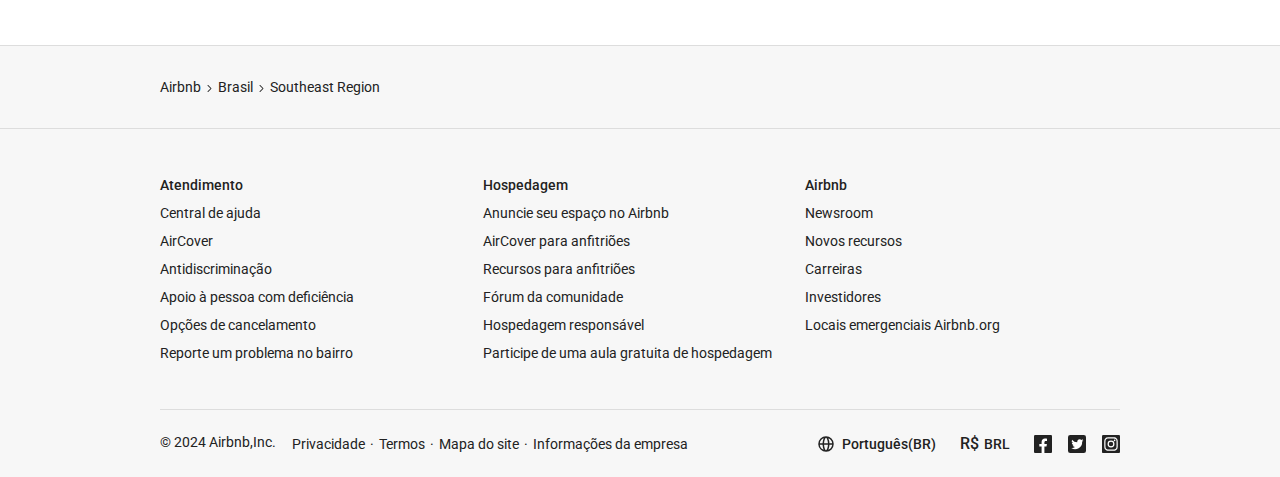
==== commit 83a18eb1: "update main" ====
--- a/src/index.html
+++ b/src/index.html
@@ -65,7 +65,7 @@
         </div>
     </header> -->
     <main>
-        <!-- <section class="container-hero flex-column">
+        <section class="container-hero flex-column">
             <div class="container-title">
                 <h1 class="roboto-medium text-title">Estanconfor Santos com Vista Mar bem alto, garagem</h1>
                 <div class="container-links">
@@ -90,8 +90,8 @@
                 <img src="../public/assets/svg/more.svg" alt="More icon">
                 <span class="roboto-medium text-sm">Mostrar todas as fotos</span>
             </button>
-        </section> -->
-        <!-- <section class="container-content divisor-bottom">
+        </section>
+        <section class="container-content divisor-bottom">
             <div class="description">
                 <div class="owner-place-name flex-column divisor-bottom">
                     <h2 class="roboto-medium text-lg">Quarto em apart-hotel em Santos, Brasil</h2>
@@ -426,8 +426,8 @@
                     </div>
                 </div>
             </div>
-        </section> -->
-        <!-- <section class="ratings flex-column divisor-bottom">
+        </section>
+        <section class="ratings flex-column divisor-bottom">
             <div class="ratings-title roboto-medium text-title">
                 <img src="../public/assets/svg/star-rate.svg" alt="star-icon">
                 <ul class="list-details-format">
@@ -507,7 +507,7 @@
                     <img src="../public/assets/svg/ratings-price.svg" alt="price-tag-icon">
                 </div>
             </div>
-        </section> -->
+        </section>
         <section class="comments flex-column divisor-bottom">
             <div class="comments-grid">
                 <div class="comment-card flex-column">
--- a/src/index.css
+++ b/src/index.css
@@ -254,7 +254,7 @@
 /* DESCRIPTION */
 
 .description {
-    width: 60%;
+    flex-basis: 60%;
 }
 
 /* OWNER PLACE NAME */
@@ -361,7 +361,6 @@
 .translated {
     display: flex;
     gap: 0.25rem;
-    width: 100%;
     padding: 1rem;
     background-color: #f7f7f7;
     border-radius: 0.5rem;
@@ -536,7 +535,7 @@
 /* FORM DISPLAY */
 
 .rent-form {
-    width: 40%;
+    flex-basis: 35%;
     align-items: end;
     gap: 1.5rem;
 }
@@ -564,6 +563,7 @@
 
 .rent-details {
     gap: 1rem;
+    width: 100%;
 }
 
 .date-grid {
@@ -845,8 +845,8 @@
     display: flex;
     
     position: absolute;
-    bottom: 0.5rem;
-    right: 3.2rem;
+    bottom: 1%;
+    right: 24.5%;
 
     box-shadow: rgba(0, 0, 0, 0.16) 0 0.125rem 0.5rem 0;
 }
@@ -937,6 +937,7 @@
     display: flex;
     gap: 1.5rem;
     align-items: center;
+    flex-wrap: wrap;
 }
 
 .co-host-person {
--- a/public/css/tablet.css
+++ b/public/css/tablet.css
@@ -1,7 +1,78 @@
 @media screen and (max-width: 950px) {
 
+    html, body {
+        max-width: 100vw;
+    }
 
     /* MAIN */
+
+    main {
+        padding: 0 1.5rem;
+    }
+
+    .container-header {
+        padding: 0 1.5rem;
+    }
+
+            /* CONTAINER CONTENT */
+
+                /* CONTAINER CONTENT */
+
+                /* OWNER PLACE NAME */
+
+                .owner-place-name .list-details-format {
+                    flex-wrap: wrap;
+                }
+
+                /* OWNER PROFILE */
+
+                /* UPSIDES */
+
+                /* DETAILS */
+
+                .details .translated {
+                    flex-direction: column;
+                }
+
+                /* SLEEPING INFO */
+
+                .container-cards-grid {
+                    grid-template-columns: repeat(2, 1fr);
+                }
+
+                /* COMODITIES */
+
+                .container-comodities-grid {
+                    grid-template-columns: 1fr;
+                    gap: 1rem;
+                }
+
+                .comoditie-info:nth-child(5), .comoditie-info:nth-child(7), .comoditie-info:nth-child(8) {
+                    display: none;
+                }
+
+                /* DATE */
+
+                .container-calendars {
+                    grid-template-columns: 1fr;
+                    gap: 1rem;
+                }
+
+                .calendar:first-child {
+                    width: 100%;
+                }
+
+                .calendar:last-child {
+                    display: none;
+                }
+
+                /* RENT FORM */
+
+            /* RATINGS */
+
+            .ratings-grid .rate-metric .rate-text p {
+                font-size: 0.7rem;
+            }
 
             /* COMMENTS */
 
@@ -20,6 +91,18 @@
             /* SHOULD KNOW */
 
     /* FOOTER */
+
+    .footer-content {
+        padding: 0;
+    }
+
+    .footer-anchors {
+        padding: 1rem 0;
+    }
+
+    .page-path {
+        padding: 2rem 1.5rem;
+    }
 
     .footer-anchors-grid {
         display: grid;
--- a/public/css/mobile.css
+++ b/public/css/mobile.css
@@ -3,11 +3,106 @@
     
     /* MAIN */
 
-    main {
-        padding: 0 1.5rem;
-    }
+        /* CONTAINER HERO */
+
+        .container-hero {
+            position: relative;
+            flex-direction: column-reverse;
+            padding-top: 0;
+            margin-bottom: 1rem;
+        }
+
+        .link a {
+            display: none;
+        }
+
+        .container-links {
+            position: absolute;
+            z-index: 1;
+            top: 2%;
+            right: 0;
+        }
+
+
+        .link {
+            border-radius: 50%;
+            background-color: white;
+            width: 35px;
+            height: 35px;
+            display: flex;
+            align-items: center;
+            justify-content: center;
+        }
+
+        .images {
+            display: flex;
+            overflow-x: scroll;
+        }
+
+        .images img {
+            border-radius: 0 !important;
+        }
+
+        .container-hero .btn-more {
+            display: none;
+        }
+
+        /* CONTAINER CONTENT */
+
+            /* DESCRIPTION */
+
+            .description {
+                flex-basis: auto;
+            }
+
+            /* OWNER PLACE NAME */
+
+            .owner-place-name h2 {
+                font-size: 1rem;
+            }
+
+            .owner-place-name ul li {
+                font-size: 0.875rem;
+            }
+
+            /* OWNER PROFILE */
+
+            /* UPSIDES */
+
+            /* DETAILS */
+
+            /* SLEEPING INFO */
+
+            /* COMODITIES */
+
+            .comodities-button button {
+                width: 100%;
+            }
+
+            /* DATE */
+
+            /* RENT FORM */
+
+            .rent-form {
+                display: none;
+            }
+
+        /* RATINGS */
+
+        .ratings {
+            border-bottom: 0;
+            padding-bottom: 0;
+        }
+
+        .ratings-grid {
+            display: none;
+        }
 
         /* COMMENTS */
+
+        .comments {
+            padding-top: 0;
+        }
 
         .comments-grid {
             display: flex;
@@ -53,7 +148,7 @@
         }
 
     /* FOOTER */
-    
+
     .airbnb-copyright {
         align-items: start;
     }
@@ -61,4 +156,12 @@
     .airbnb-copyright__list {
         align-items: start;
     }
+
+    .airbnb-copyright__list .list-details-format {
+        flex-wrap: wrap;
+    }
+
+    .social-media {
+        display: none;
+    }
 }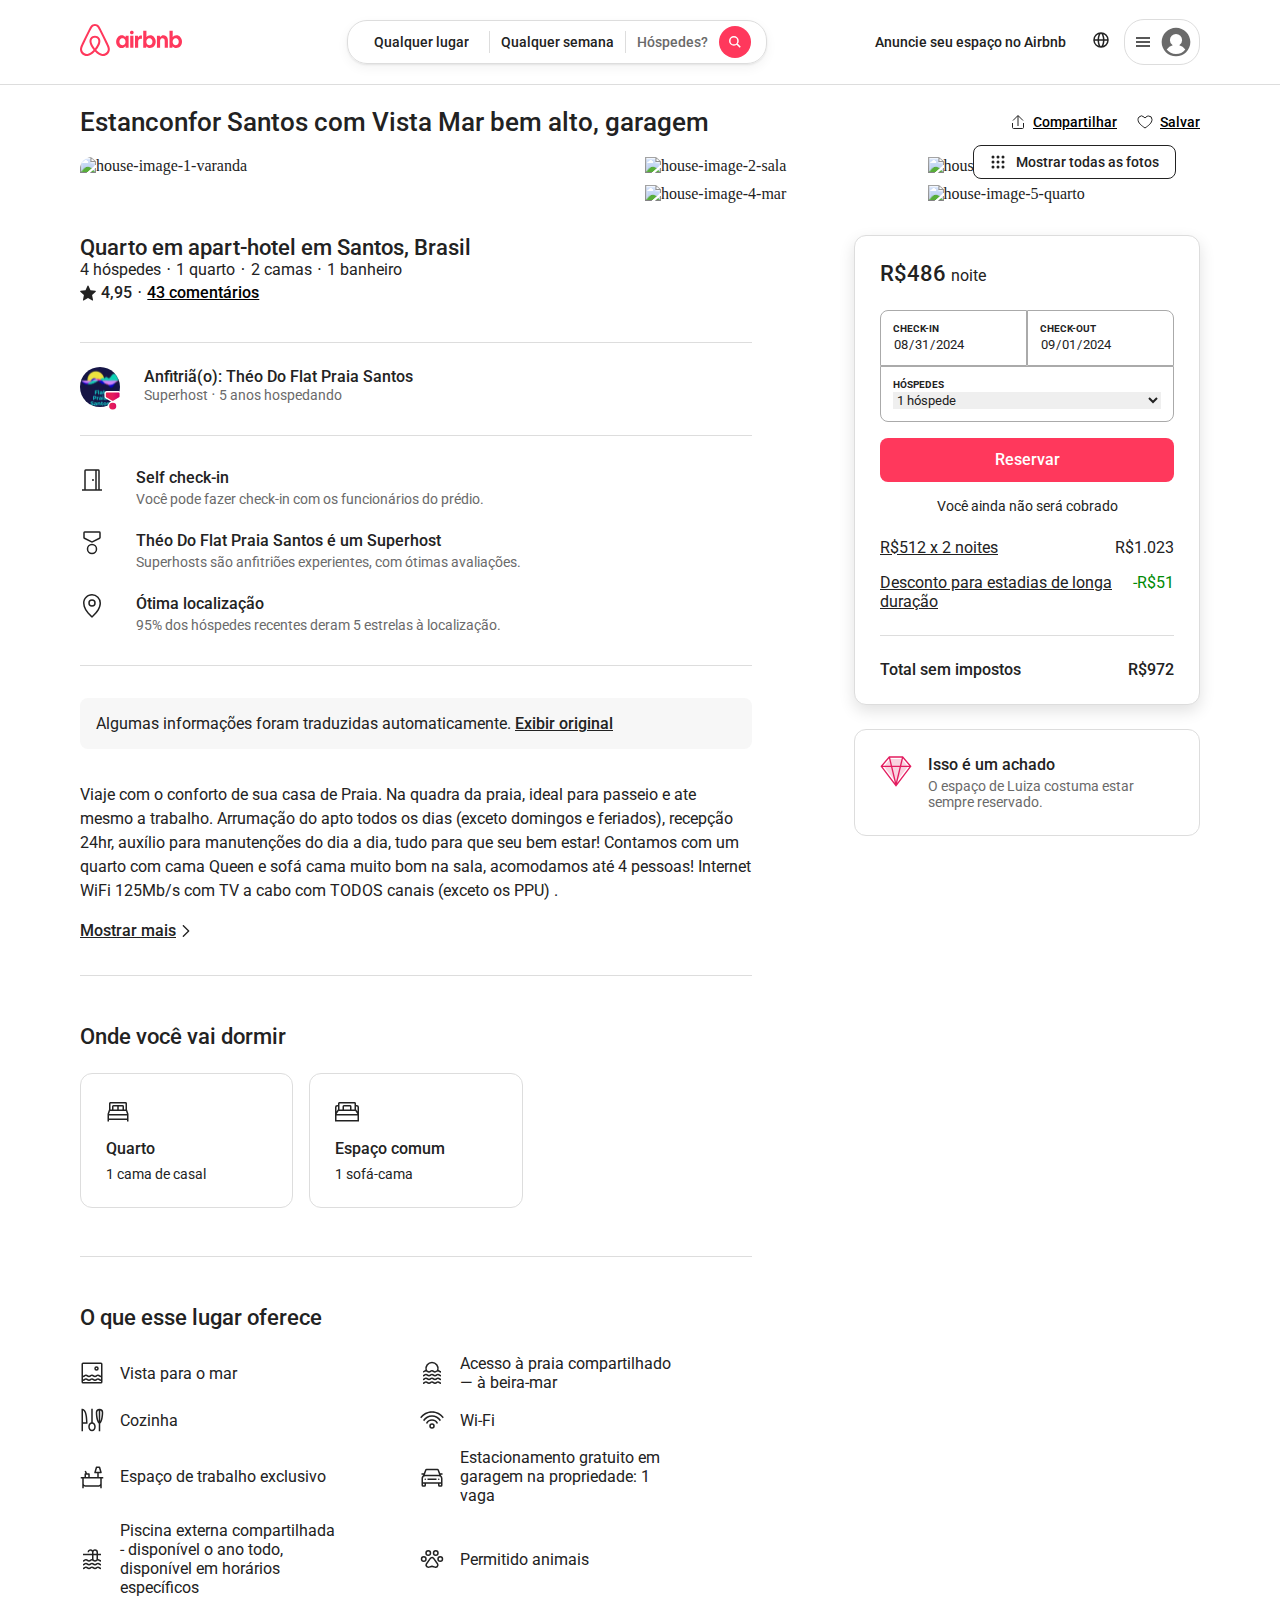
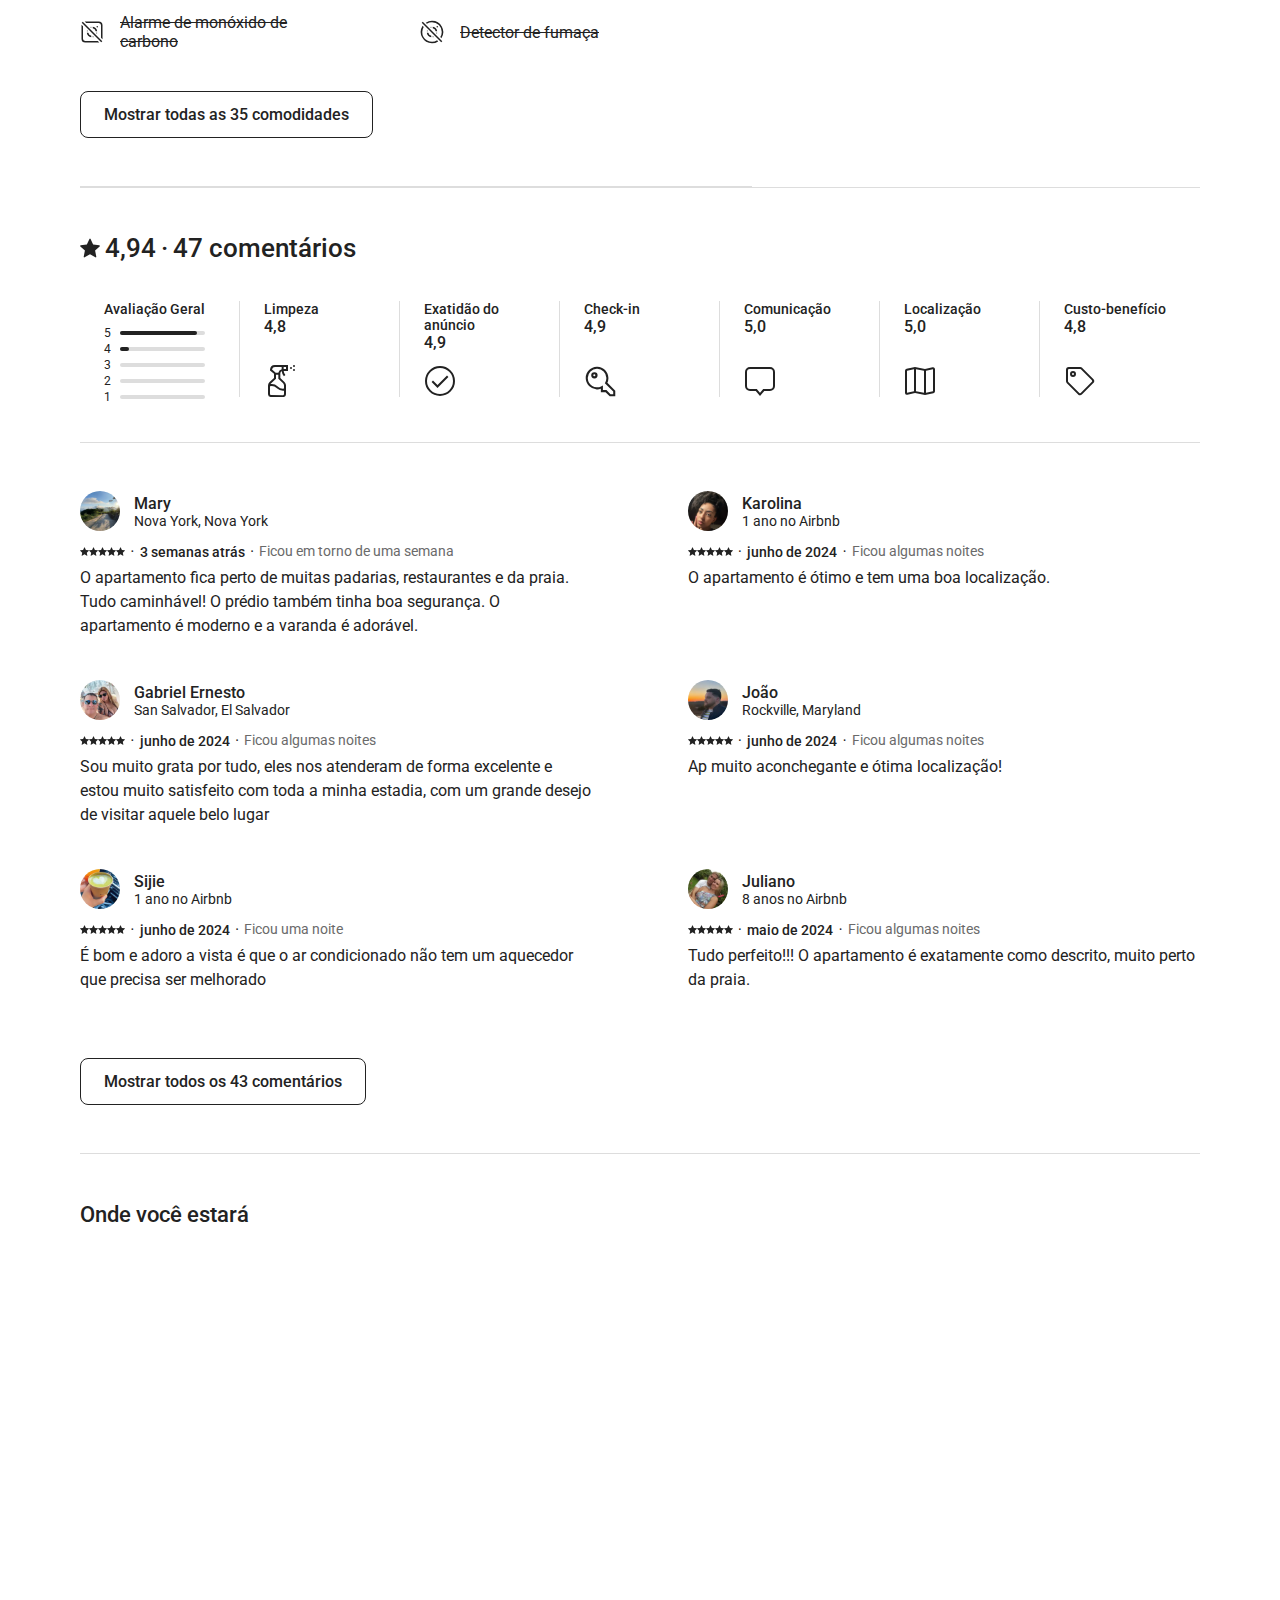
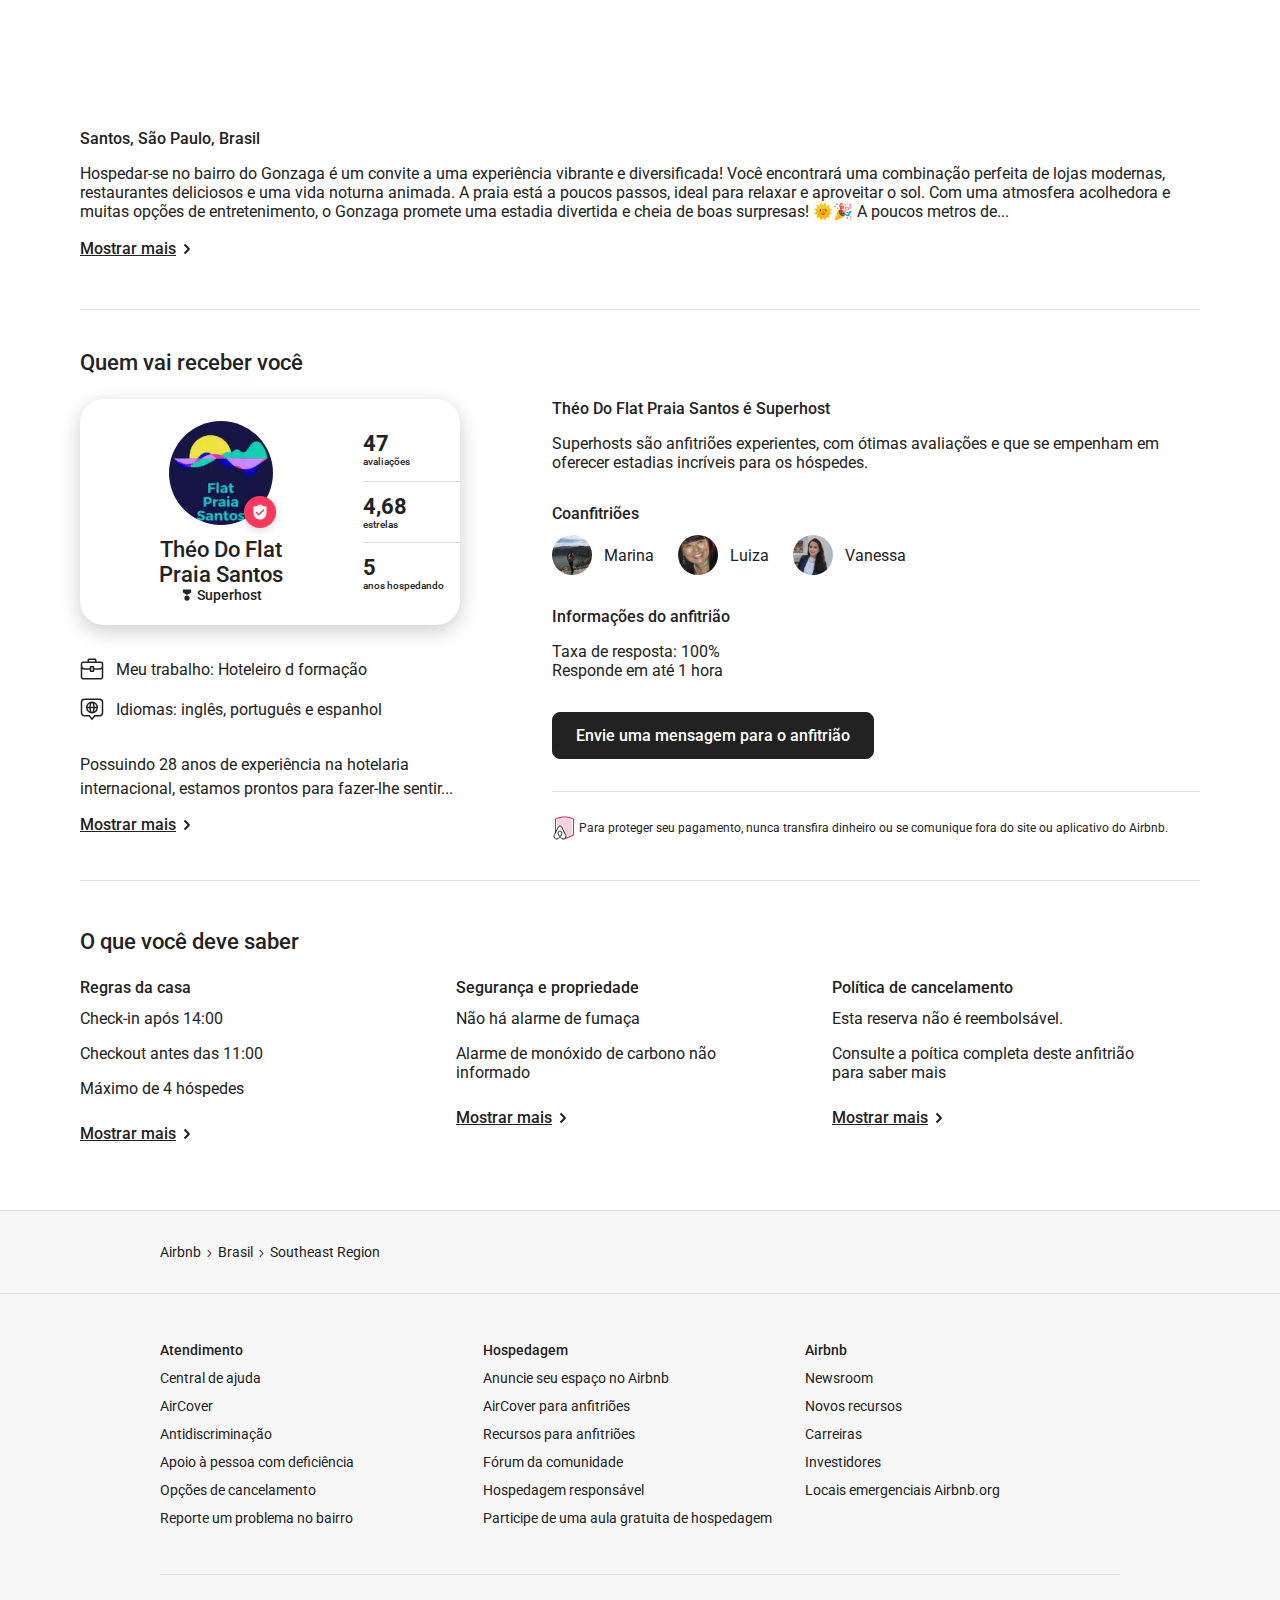
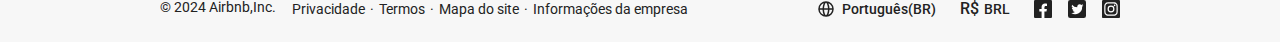
==== commit b72df4a1: "update" ====
--- a/src/index.html
+++ b/src/index.html
@@ -15,7 +15,7 @@
 
 
 <body>
-    <!-- <header>
+    <header>
         <div class="container-header">
             <div class="logo">
                 <img id="logo" src="../public/assets/svg/airbnblogotext.svg" alt="Airbnb logo">
@@ -23,18 +23,18 @@
             <div class="container-search">
                 <div class="search">
                     <div class="search1">
-                        <button>
-                            <span class="roboto-medium">Qualquer lugar</span>
+                        <button class="roboto-medium">
+                            Qualquer lugar
                         </button>
                     </div>
                     <div class="search2">
-                        <button>
-                            <span class="roboto-medium">Qualquer semana</span>
+                        <button class="roboto-medium">
+                            Qualquer semana
                         </button>
                     </div>
                     <div class="search3">
-                        <button>
-                            <span class="roboto-regular">Hóspedes?</span>
+                        <button class="roboto-medium">
+                            Hóspedes?
                         </button>
                         <button class="btn-search">
                             <img src="../public/assets/svg/search-symbol.svg" alt="Search symbol">
@@ -63,7 +63,7 @@
                 </nav>
             </div>
         </div>
-    </header> -->
+    </header>
     <main>
         <section class="container-hero flex-column">
             <div class="container-title">
@@ -234,7 +234,7 @@
                         <button class="btn-show-all roboto-medium">Mostrar todas as 35 comodidades</button>
                     </div>
                 </div>
-                <div class="date flex-column">
+                <!-- <div class="date flex-column">
                     <div class="date-text flex-column">
                         <span class="date-title roboto-medium text-lg">2 noites em Santos</span>
                         <p class="date-details roboto-regular text-sm">30 de ago. de 2024 - 1 de set. de 2024</p>
@@ -373,7 +373,7 @@
                         </div>
                         <a href="#" class="roboto-medium text-sm">Limpar datas</a>
                     </div>
-                </div>
+                </div> -->
             </div>
             <div class="rent-form flex-column">
                 <div class="form-display flex-column">
--- a/src/index.css
+++ b/src/index.css
@@ -47,6 +47,7 @@
     align-items: center;
     padding: 0 0.625rem;
     flex-basis: 33%;
+    justify-content: center;
 }
 
 .search2 {
@@ -56,19 +57,22 @@
 
 .search3 {
     display: flex;
-    justify-content: center;
-    align-items: center;
-    justify-content: flex-end;
+    align-items: center;
     gap: 0.625rem;
 }
+
+.search3 button:first-child {
+    flex-grow: 1;
+}
+
 
 .search button {
     background-color: transparent;
     border: none;
 }
 
-.search button span {
-    width: 100%;
+
+.search1 button, .search2 button, .search3 button { 
     font-size: 0.875rem;
     line-height: 1.375rem;
     white-space: nowrap;
@@ -76,7 +80,7 @@
     text-overflow: ellipsis;
 }
 
-.search3 button span {
+.search3 button {
     color: #6a6a6a;
 }
 
@@ -462,6 +466,7 @@
     align-items: center;
     justify-content: center;
     gap: 0.625rem;
+    width: 100%;
 }
 
 table {
@@ -469,8 +474,7 @@
 }
 
 .month td {
-    width: 2.5rem;
-    height: 2.5rem;    
+    padding: 1rem 1rem;
     text-align: center;
     border-radius: 50%;
 }
@@ -563,17 +567,17 @@
 
 .rent-details {
     gap: 1rem;
-    width: 100%;
 }
 
 .date-grid {
     display: grid;
-    grid-template-columns: 1fr 1fr;
-    grid-template-rows: 1fr 1fr;
+    grid-template-columns: auto auto;
     grid-template-areas: 
         'check-in check-out'
         'guests guests'
     ;
+
+    max-width: 100%;
 }
 
 .date-grid div {
--- a/public/css/tablet.css
+++ b/public/css/tablet.css
@@ -2,6 +2,13 @@
 
     html, body {
         max-width: 100vw;
+    }
+
+    /* HEADER */
+
+    .search div {
+        max-width: 5rem;
+        padding: 0 10px;
     }
 
     /* MAIN */
@@ -66,6 +73,14 @@
                     display: none;
                 }
 
+                .month {
+                    width: 100%;
+                }
+
+                .month tr td{
+                    font-size: 1rem !important;
+                }
+
                 /* RENT FORM */
 
             /* RATINGS */
--- a/public/css/mobile.css
+++ b/public/css/mobile.css
@@ -1,5 +1,10 @@
 @media screen and (max-width: 740px) {
     
+    /* HEADER */
+
+    header {
+        display: none;
+    }
     
     /* MAIN */
 
@@ -80,6 +85,10 @@
             }
 
             /* DATE */
+
+            .month tr td {
+                padding: calc(100vw / 25);
+            }
 
             /* RENT FORM */
 
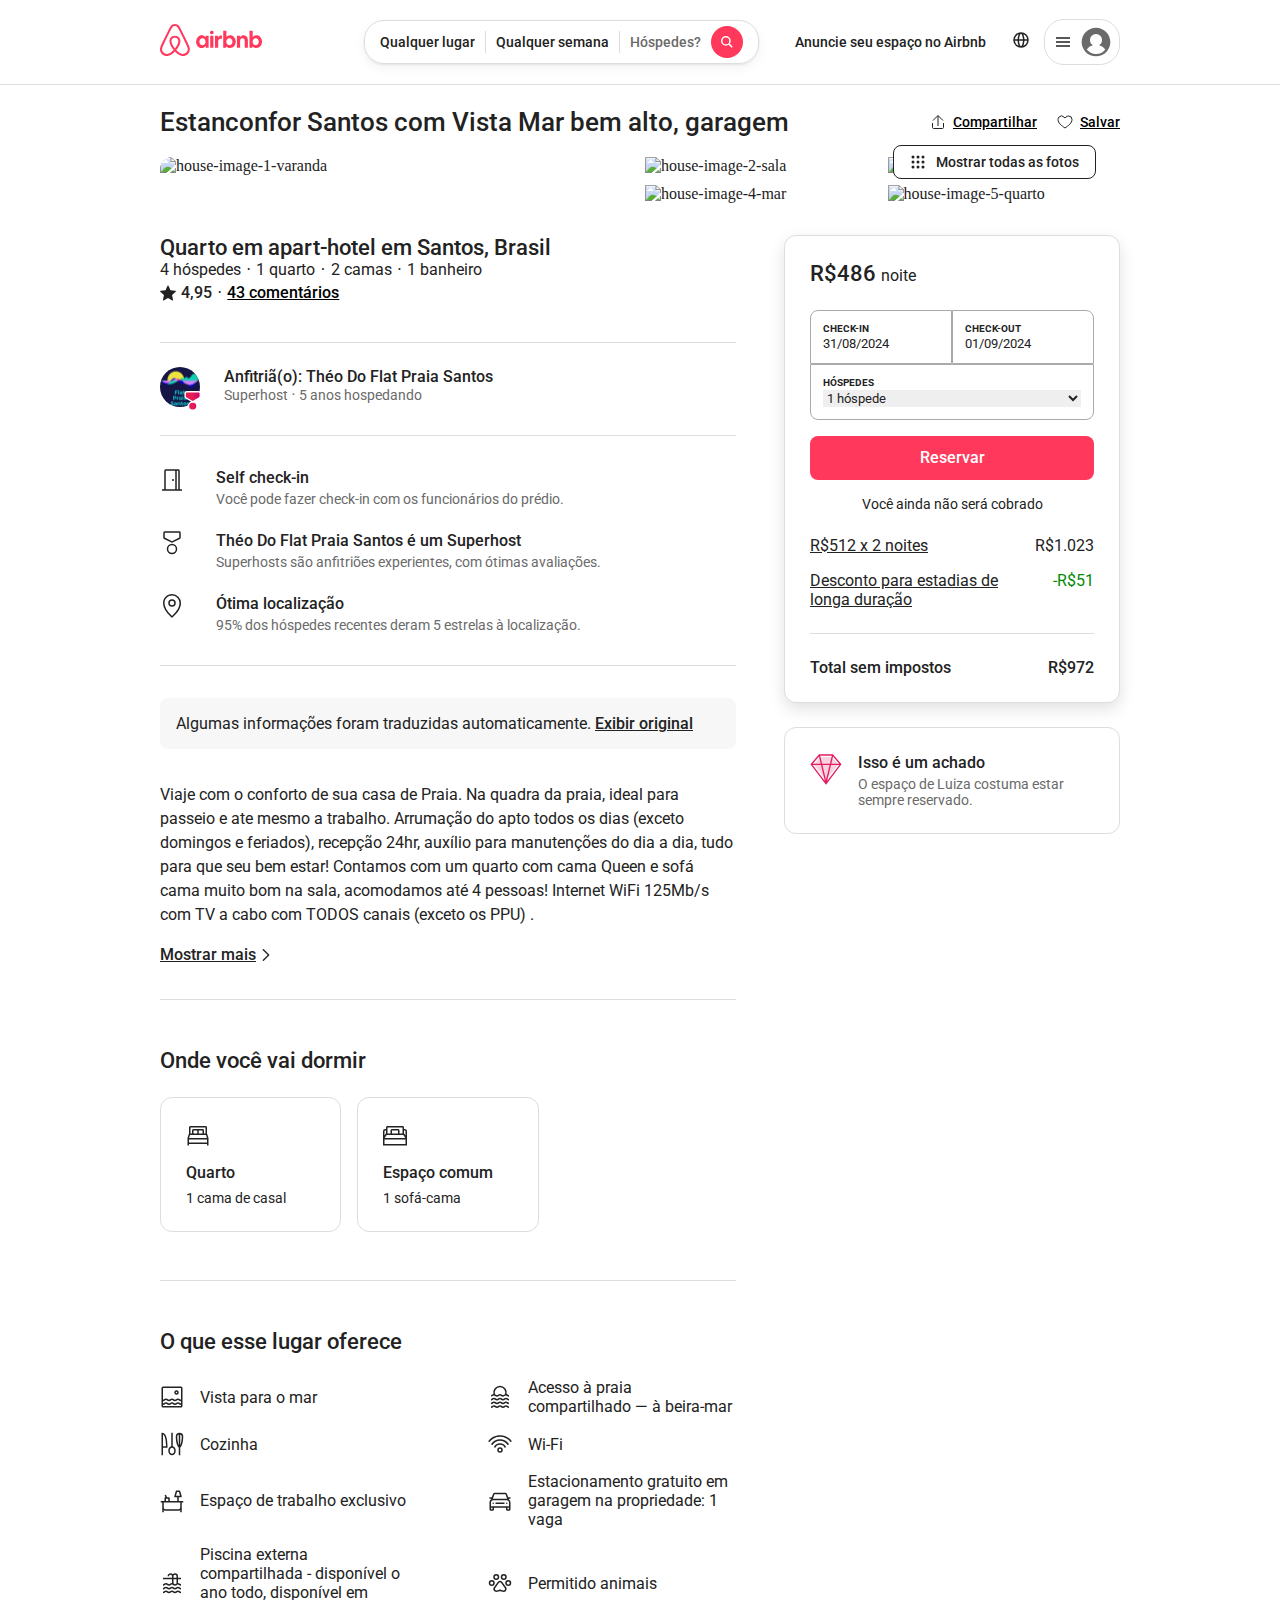
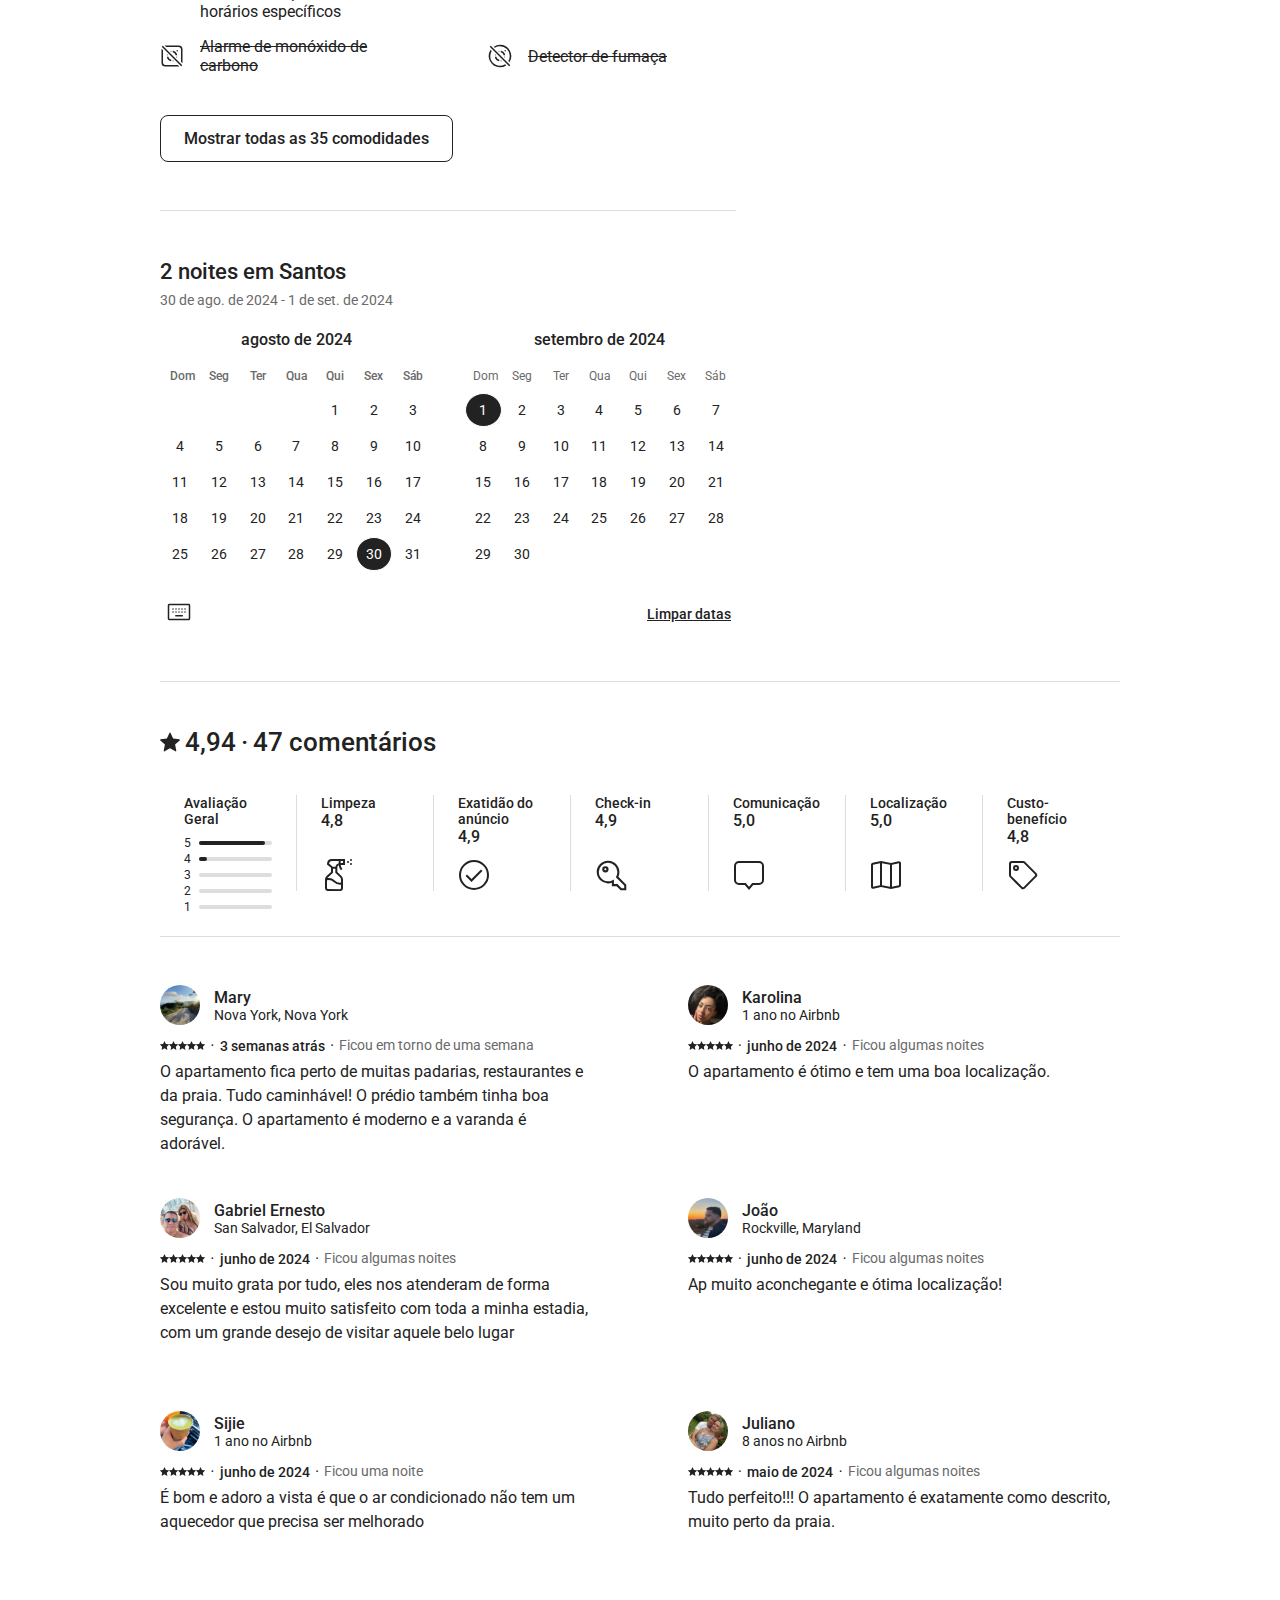
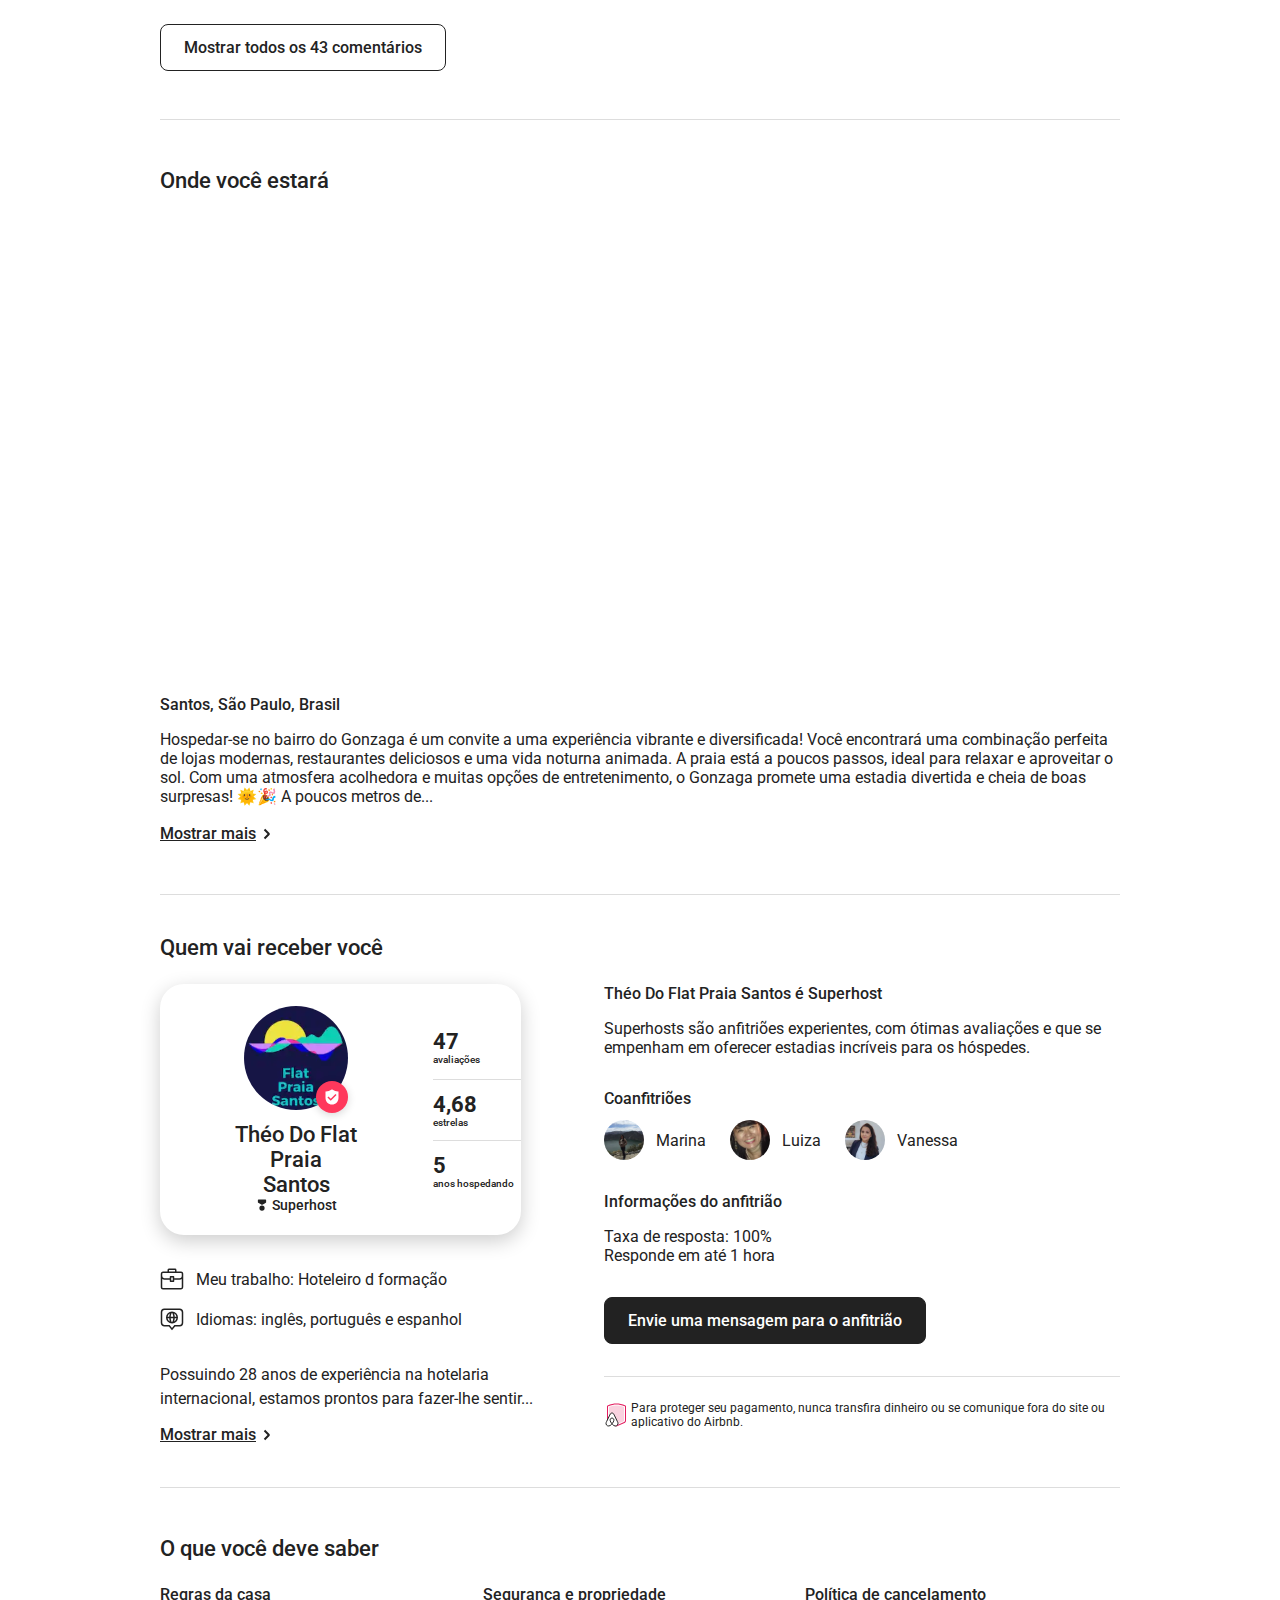
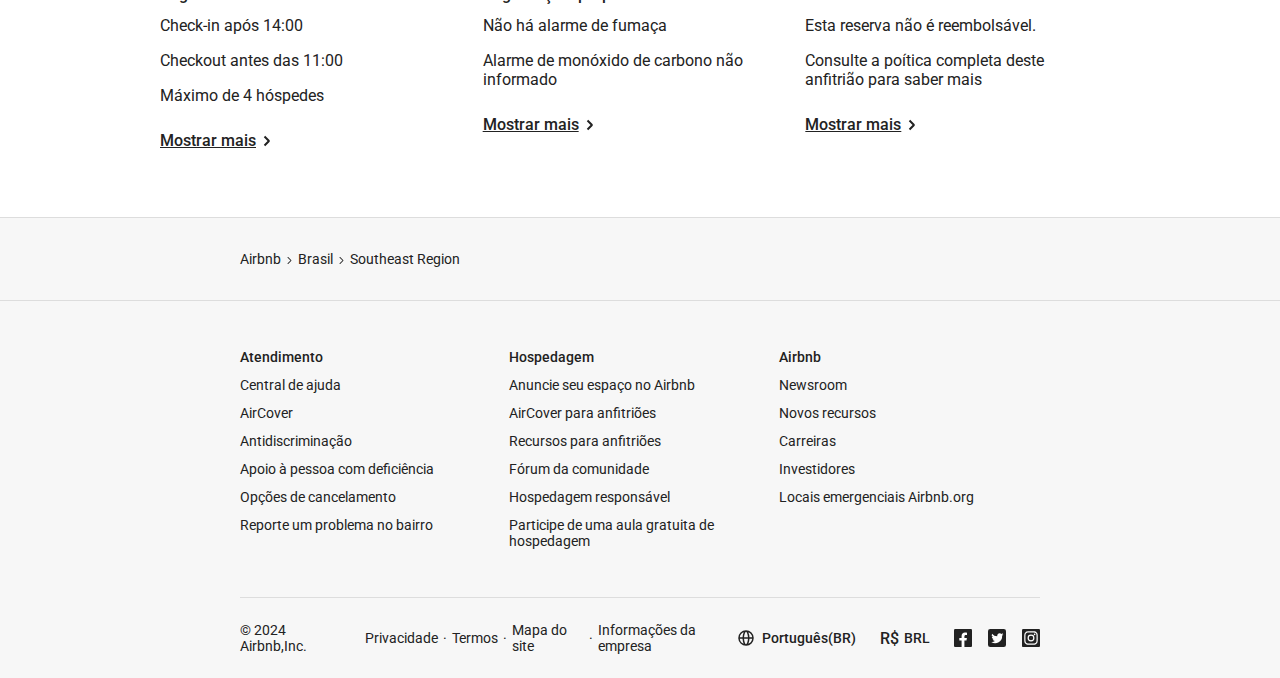
==== commit 1b8efdc6: "FINALIZAÇÃO" ====
--- a/src/index.html
+++ b/src/index.html
@@ -234,7 +234,7 @@
                         <button class="btn-show-all roboto-medium">Mostrar todas as 35 comodidades</button>
                     </div>
                 </div>
-                <!-- <div class="date flex-column">
+                <div class="date flex-column">
                     <div class="date-text flex-column">
                         <span class="date-title roboto-medium text-lg">2 noites em Santos</span>
                         <p class="date-details roboto-regular text-sm">30 de ago. de 2024 - 1 de set. de 2024</p>
@@ -373,7 +373,7 @@
                         </div>
                         <a href="#" class="roboto-medium text-sm">Limpar datas</a>
                     </div>
-                </div> -->
+                </div>
             </div>
             <div class="rent-form flex-column">
                 <div class="form-display flex-column">
@@ -385,11 +385,11 @@
                         <div class="date-grid">
                             <div class="check-in">
                                 <p class="roboto-bold">check-in</p>
-                                <input type="date" class="roboto-regular" value="2024-08-31">
+                                <p class="roboto-regular">31/08/2024</p>
                             </div>
                             <div class="check-out">
                                 <p class="roboto-bold">check-out</p>
-                                <input type="date" class="roboto-regular" value="2024-09-01">
+                                <p class="roboto-regular">01/09/2024</p>
                             </div>
                             <div class="guests">
                                 <p class="roboto-bold">Hóspedes</p>
@@ -425,6 +425,18 @@
                         <p class="roboto-regular badge__description text-sm">O espaço de Luiza costuma estar sempre reservado.</p>
                     </div>
                 </div>
+            </div>
+            <div class="rent-form__mobile divisor-top">
+                <div class="flex-column">
+                    <div class="text-normal price">
+                        <p class="roboto-bold">R$486</p>
+                        <p class="roboto-regular">noite</p>
+                    </div>
+                    <div>
+                        <a href="#" class="roboto-medium">31 de ago. - 01 de set.</a>
+                    </div>
+                </div>
+                <button class="btn-rent roboto-medium text-normal">Reservar</button>
             </div>
         </section>
         <section class="ratings flex-column divisor-bottom">
--- a/public/css/global.css
+++ b/public/css/global.css
@@ -2,6 +2,12 @@
     margin: 0;
     padding: 0;
     color: #222222;
+}
+
+*,
+*::before,
+*::after {
+  box-sizing: border-box;
 }
 
 .divisor-bottom {
--- a/src/index.css
+++ b/src/index.css
@@ -26,7 +26,6 @@
 }
 
 .search {
-    width: 90%;
     max-width: 29.375rem;
     margin: 0 auto;
     padding: 0.3125rem 5px;
@@ -87,7 +86,7 @@
 .btn-search {
     background-color: #ff385c !important;
     border-radius: 50%;
-    width: 2rem;
+    min-width: 2rem;
     height: 2rem;
     display: flex;
     align-items: center;
@@ -102,8 +101,7 @@
 .container-nav {
     display: flex;
     justify-content: flex-end;
-    align-items: center;
-    width: 35%;
+    align-items: center
 }
 
 .nav ul {
@@ -420,7 +418,7 @@
 
 .container-comodities-grid {
     display: grid;
-    grid-template-columns: 16.25rem 16.25rem;
+    grid-template-columns: 1fr 1fr;
     grid-template-rows: auto auto auto auto auto;
     row-gap: 1rem;
     column-gap: 5rem;
@@ -458,23 +456,26 @@
 
 .container-calendars {
     display: grid;
-    grid-template-columns: repeat(2, 1fr);
+    grid-template-columns: repeat(2, minmax(0, 1fr));
     column-gap: 1.875rem;
+    max-width: 100%;
 }
 
 .calendar {
     align-items: center;
     justify-content: center;
     gap: 0.625rem;
+}
+
+.container-calendars table {
+    gap: 0.625rem;
     width: 100%;
-}
-
-table {
-    gap: 0.625rem;
+    max-width: 100%;
+    table-layout: fixed;
 }
 
 .month td {
-    padding: 1rem 1rem;
+    padding: 0.5rem;
     text-align: center;
     border-radius: 50%;
 }
@@ -545,7 +546,7 @@
 }
 
 .form-display {
-    width: 75%;
+    width: 100%;
     padding: 1.5625rem;
     background-color: white;
     border: 0.0625rem solid #dddddd;
@@ -571,7 +572,7 @@
 
 .date-grid {
     display: grid;
-    grid-template-columns: auto auto;
+    grid-template-columns: 50% 50%;
     grid-template-areas: 
         'check-in check-out'
         'guests guests'
@@ -590,13 +591,10 @@
     padding: 0.75rem;
 }
 
-.date-grid div input {
-    border: none;
-}
-
-input[type="date"]::-webkit-calendar-picker-indicator {
-    height: 0;
-    width: 0;
+.date-grid div p:last-child {
+    font-size: 0.8rem;
+    overflow-x: hidden;
+    text-overflow: ellipsis;
 }
 
 .check-in {
@@ -623,6 +621,7 @@
     background-color: #ff385c;
     color: white;
     height: 2.7rem;
+    padding: 0 1rem;
     border-radius: 0.5rem;
 }
 
@@ -658,7 +657,7 @@
 
 .badge {
     display: flex;
-    width: 75%;
+    width: 100%;
     gap: 1rem;
     padding: 1.5625rem;
     background-color: white;
@@ -674,6 +673,20 @@
 .badge__description {
     color: #6a6a6a;
     padding-top: 0.25rem;
+}
+
+/* RENT FORM MOBILE */
+
+.rent-form__mobile {
+    position: fixed;
+    width: 100%;
+    bottom: 0;
+    left: 0;
+    background-color: white;
+    justify-content: space-between;
+    padding: 1rem 1.5rem;
+
+    display: none;
 }
 
 /* RATINGS */
@@ -856,8 +869,8 @@
 }
 
 .secured-icon img {
-    height: 1rem;
-    width: 1rem;
+    height: 2rem;
+    width: 2rem;
     padding: 0.5rem;
 }
 
--- a/public/css/tablet.css
+++ b/public/css/tablet.css
@@ -79,6 +79,7 @@
 
                 .month tr td{
                     font-size: 1rem !important;
+                    padding: 1.5rem;
                 }
 
                 /* RENT FORM */
--- a/public/css/mobile.css
+++ b/public/css/mobile.css
@@ -42,6 +42,12 @@
         .images {
             display: flex;
             overflow-x: scroll;
+            position: relative;
+            width: 100vw;
+            left: 50%;
+            right: 50%;
+            margin-left: -50vw;
+            margin-right: -50vw;
         }
 
         .images img {
@@ -94,6 +100,12 @@
 
             .rent-form {
                 display: none;
+            }
+
+            /* RENT FORM MOBILE */
+
+            .rent-form__mobile {
+                display: flex;
             }
 
         /* RATINGS */
